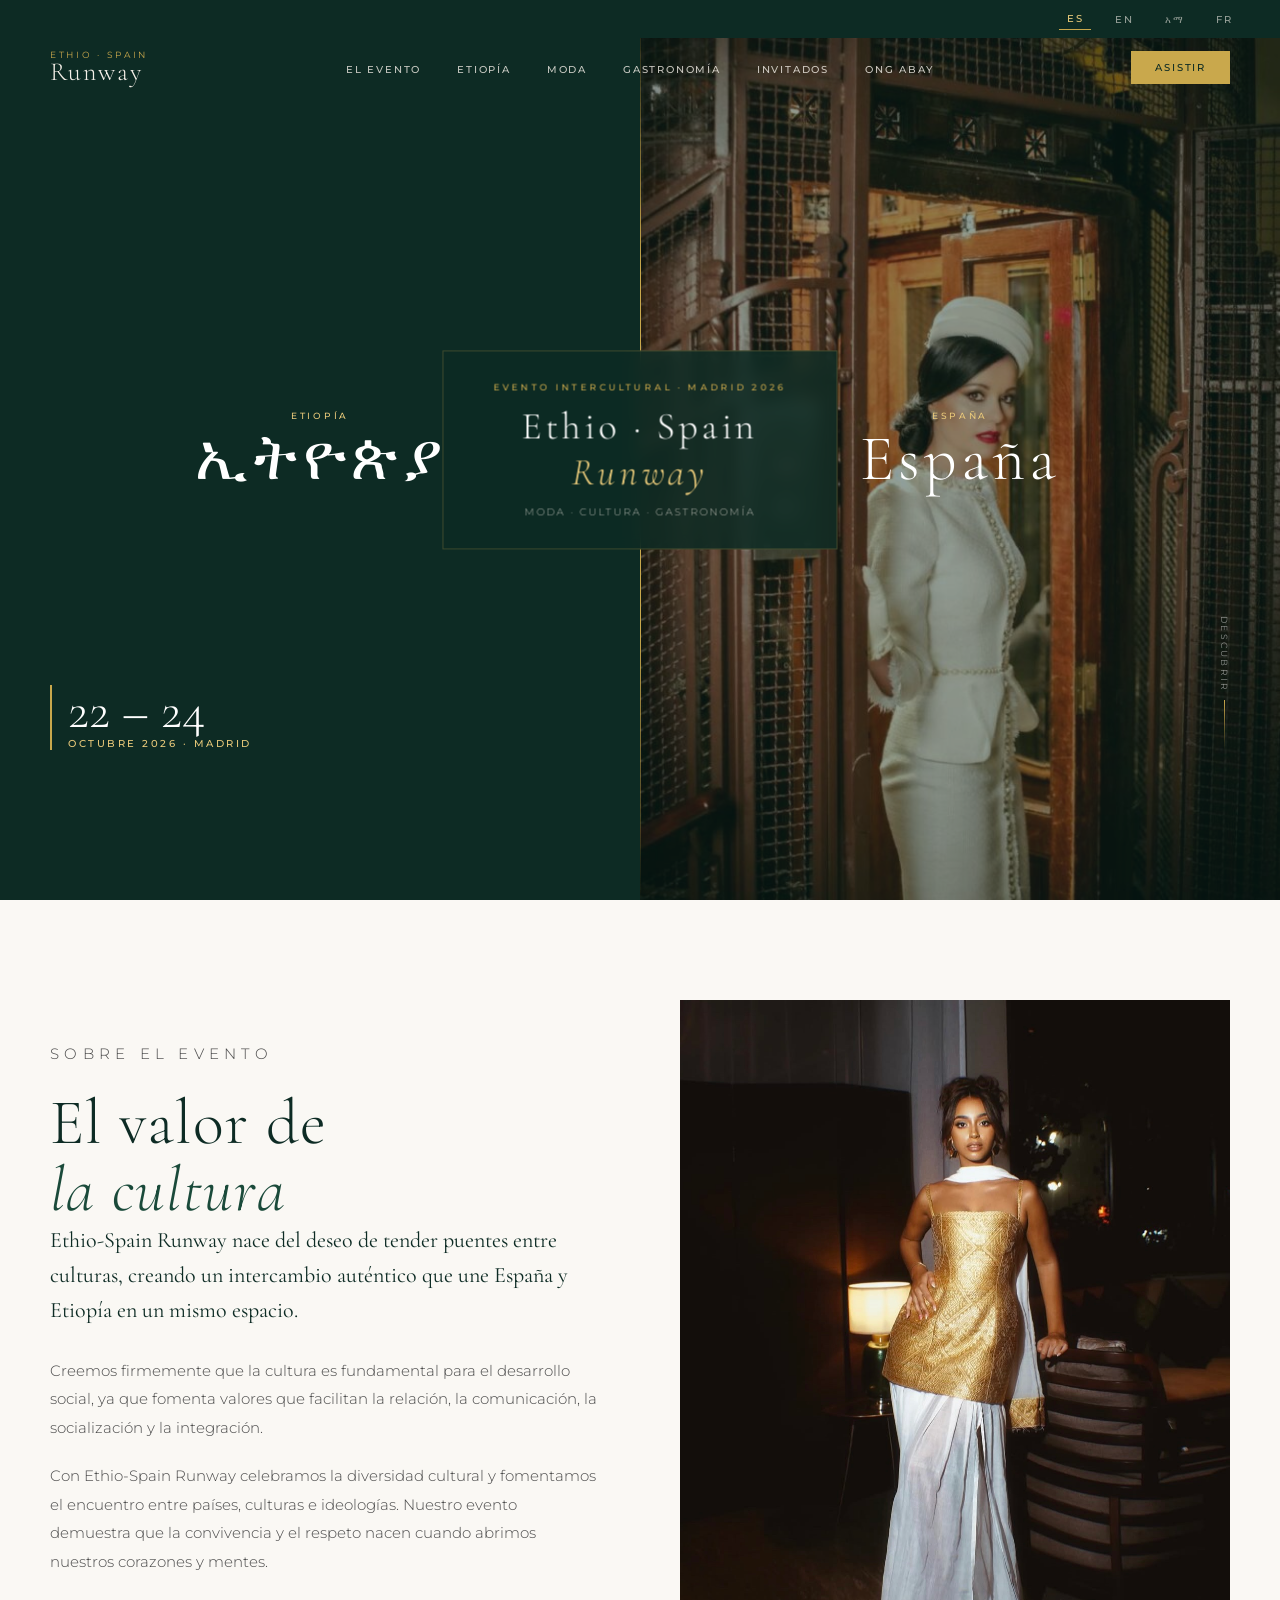
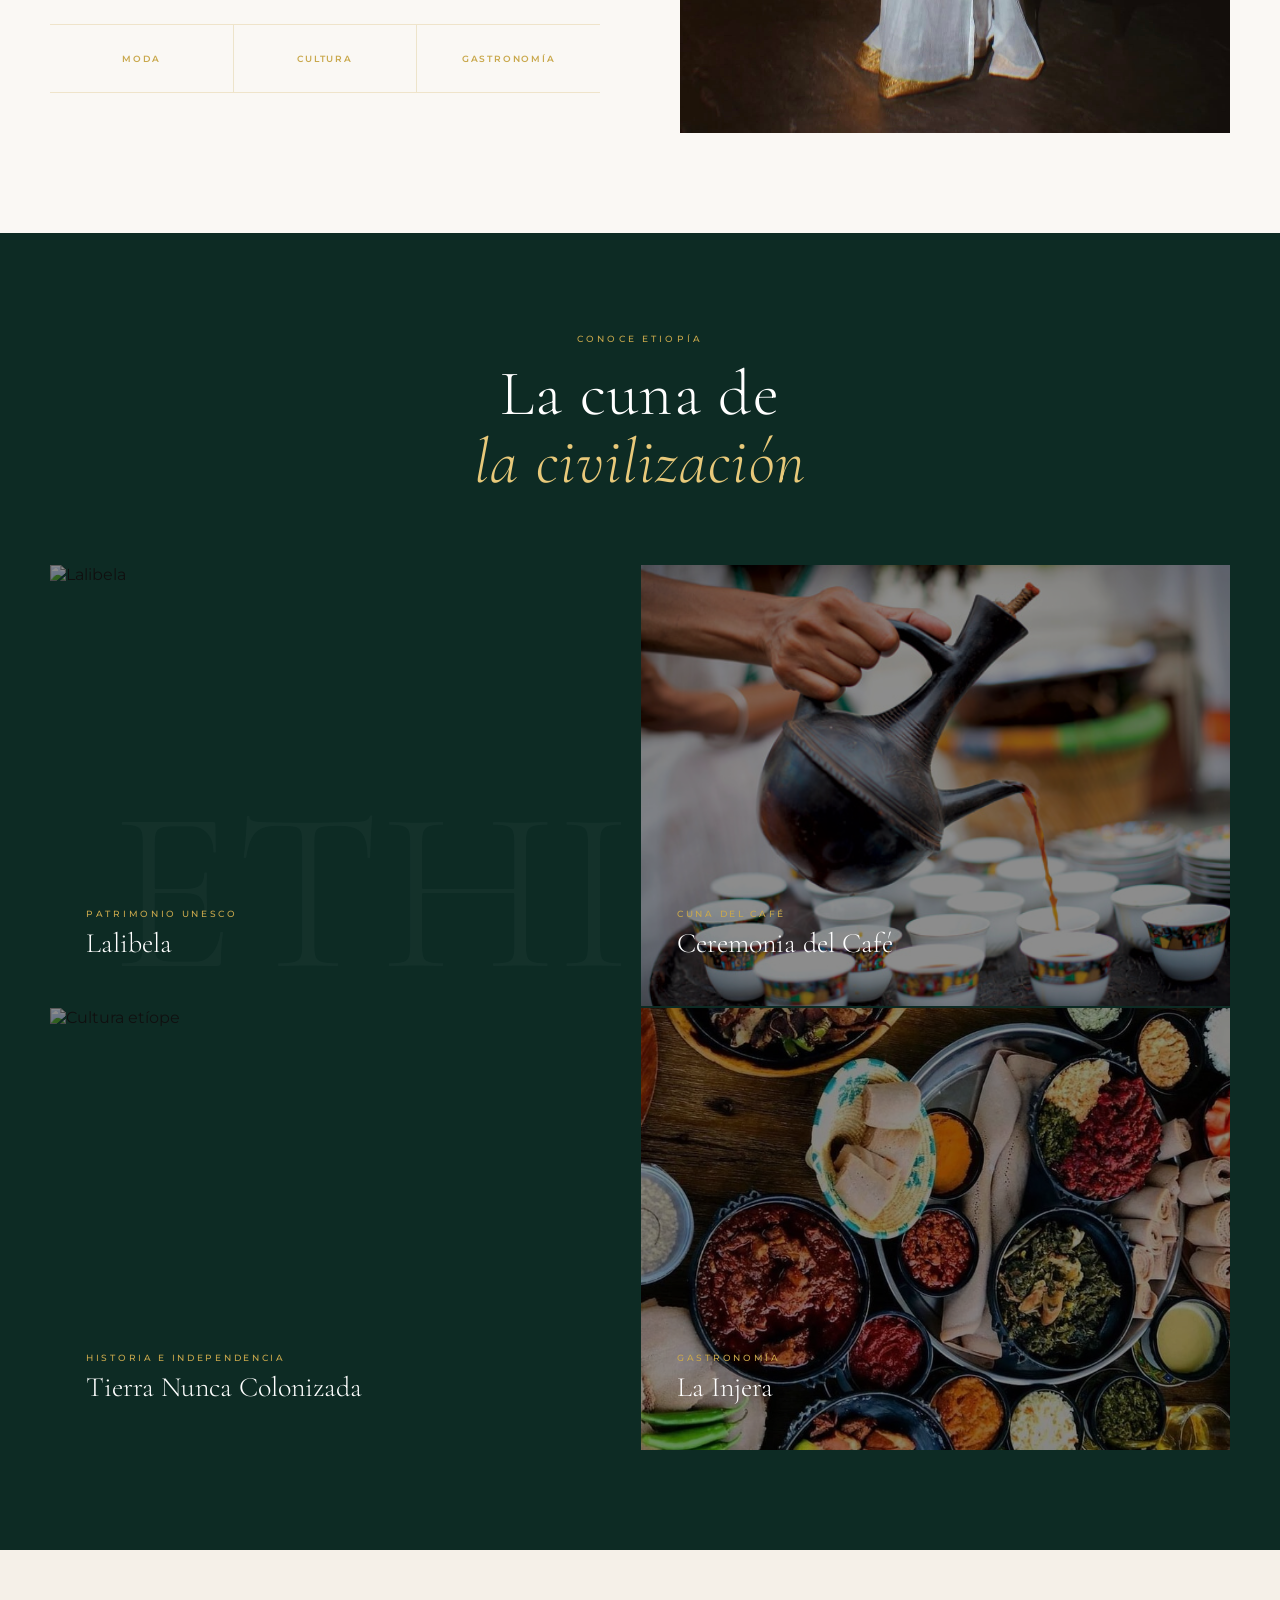
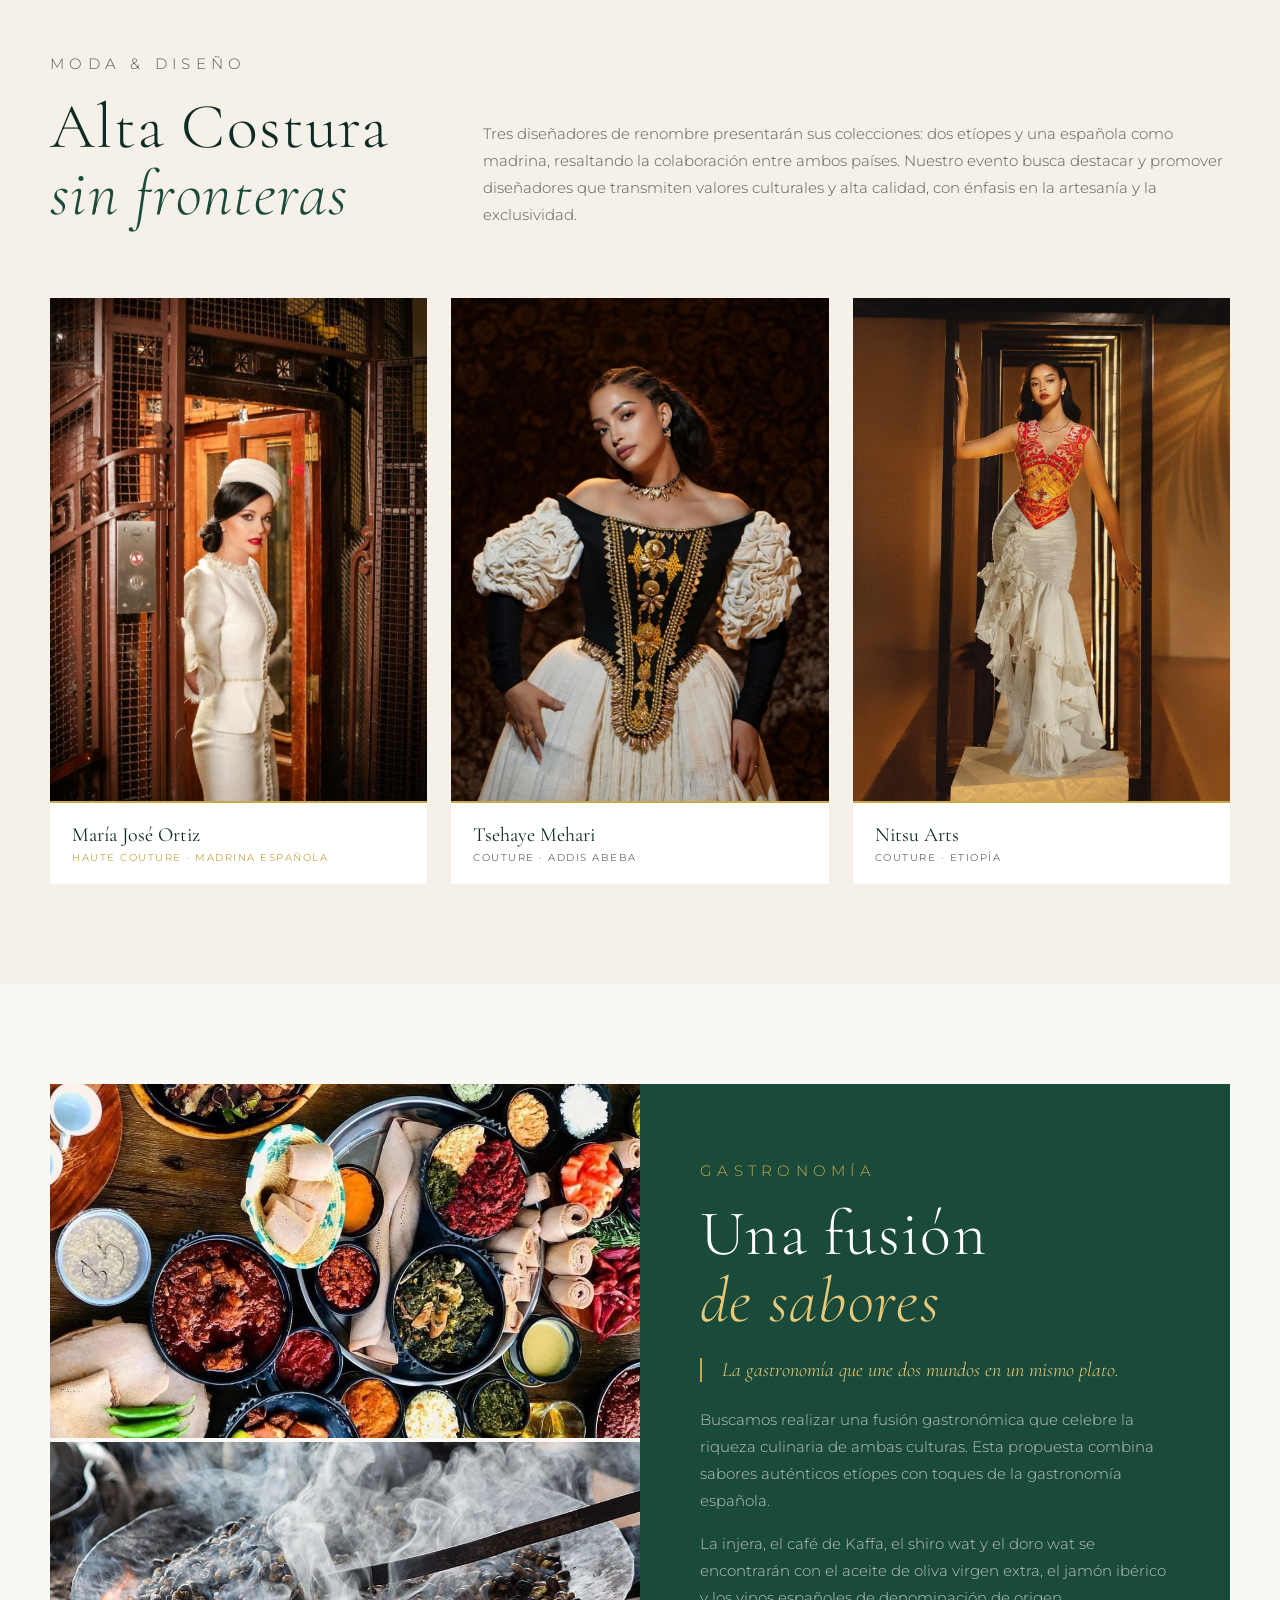
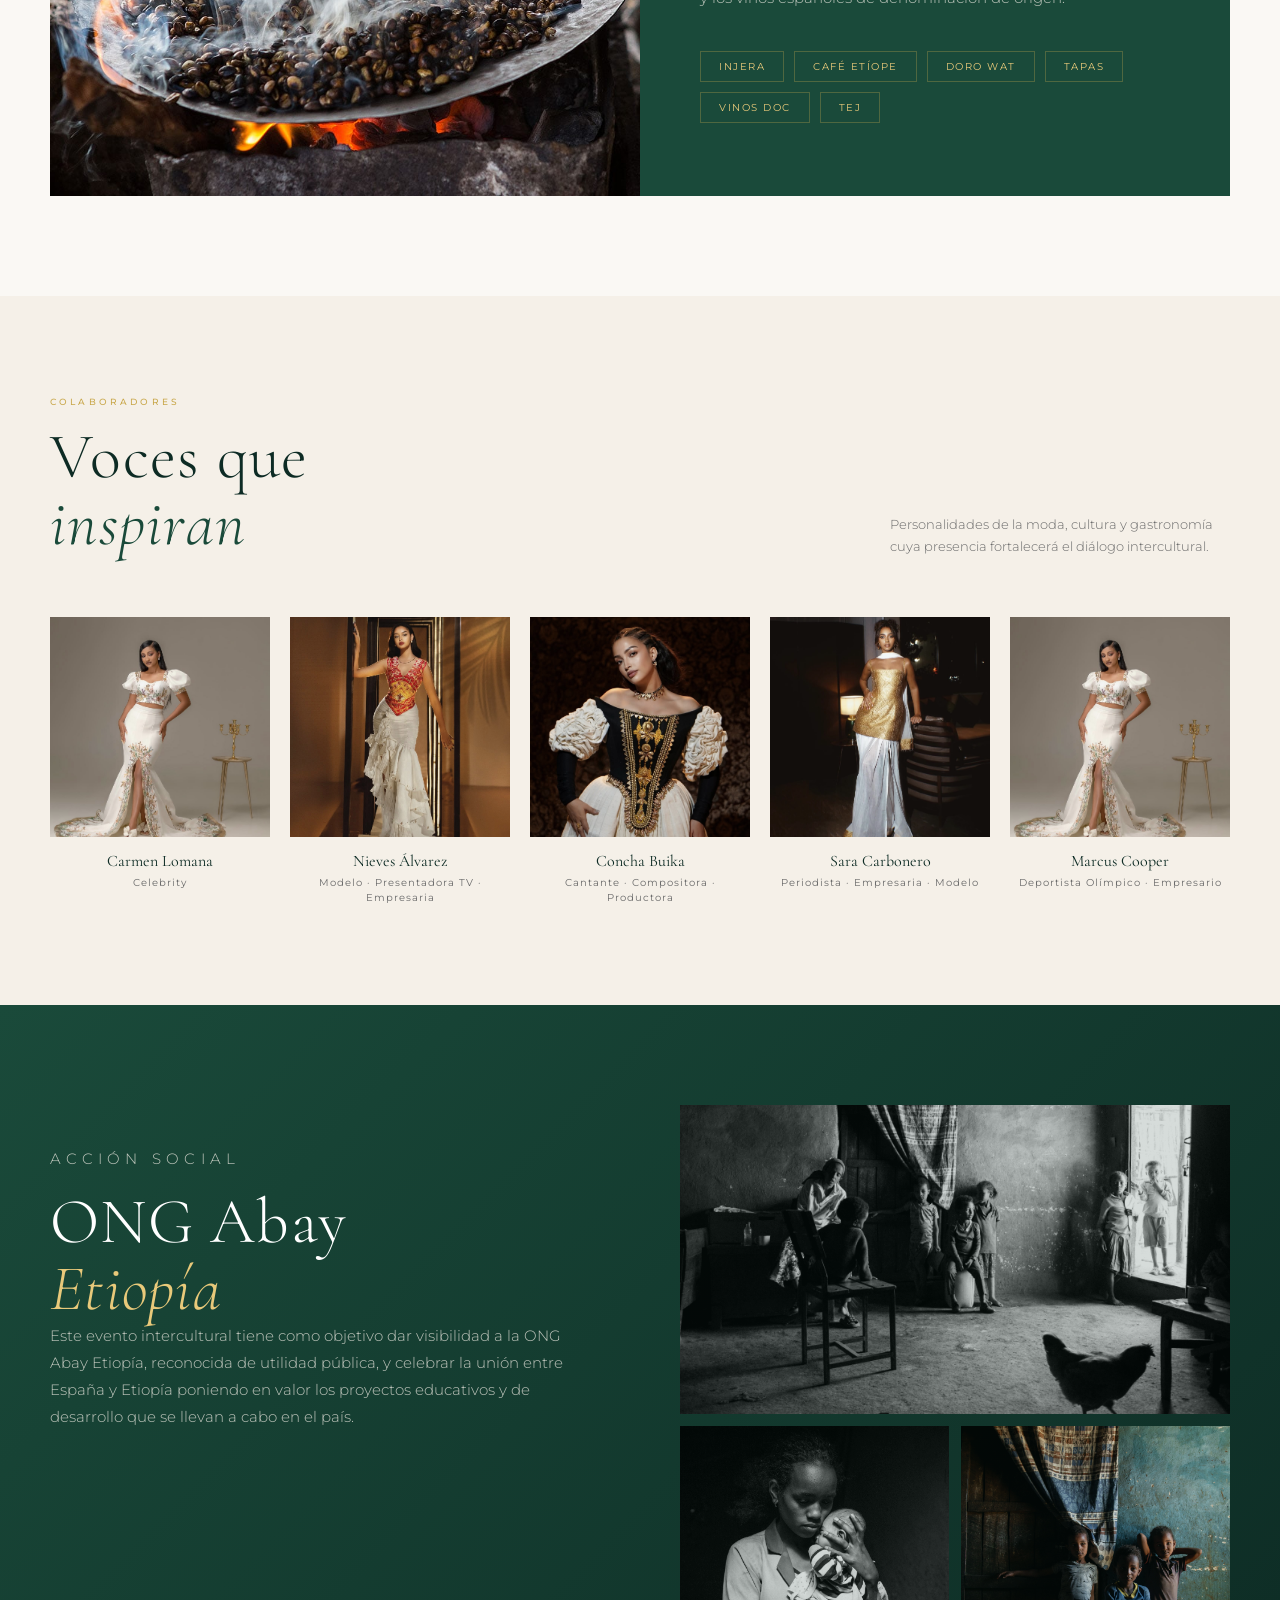
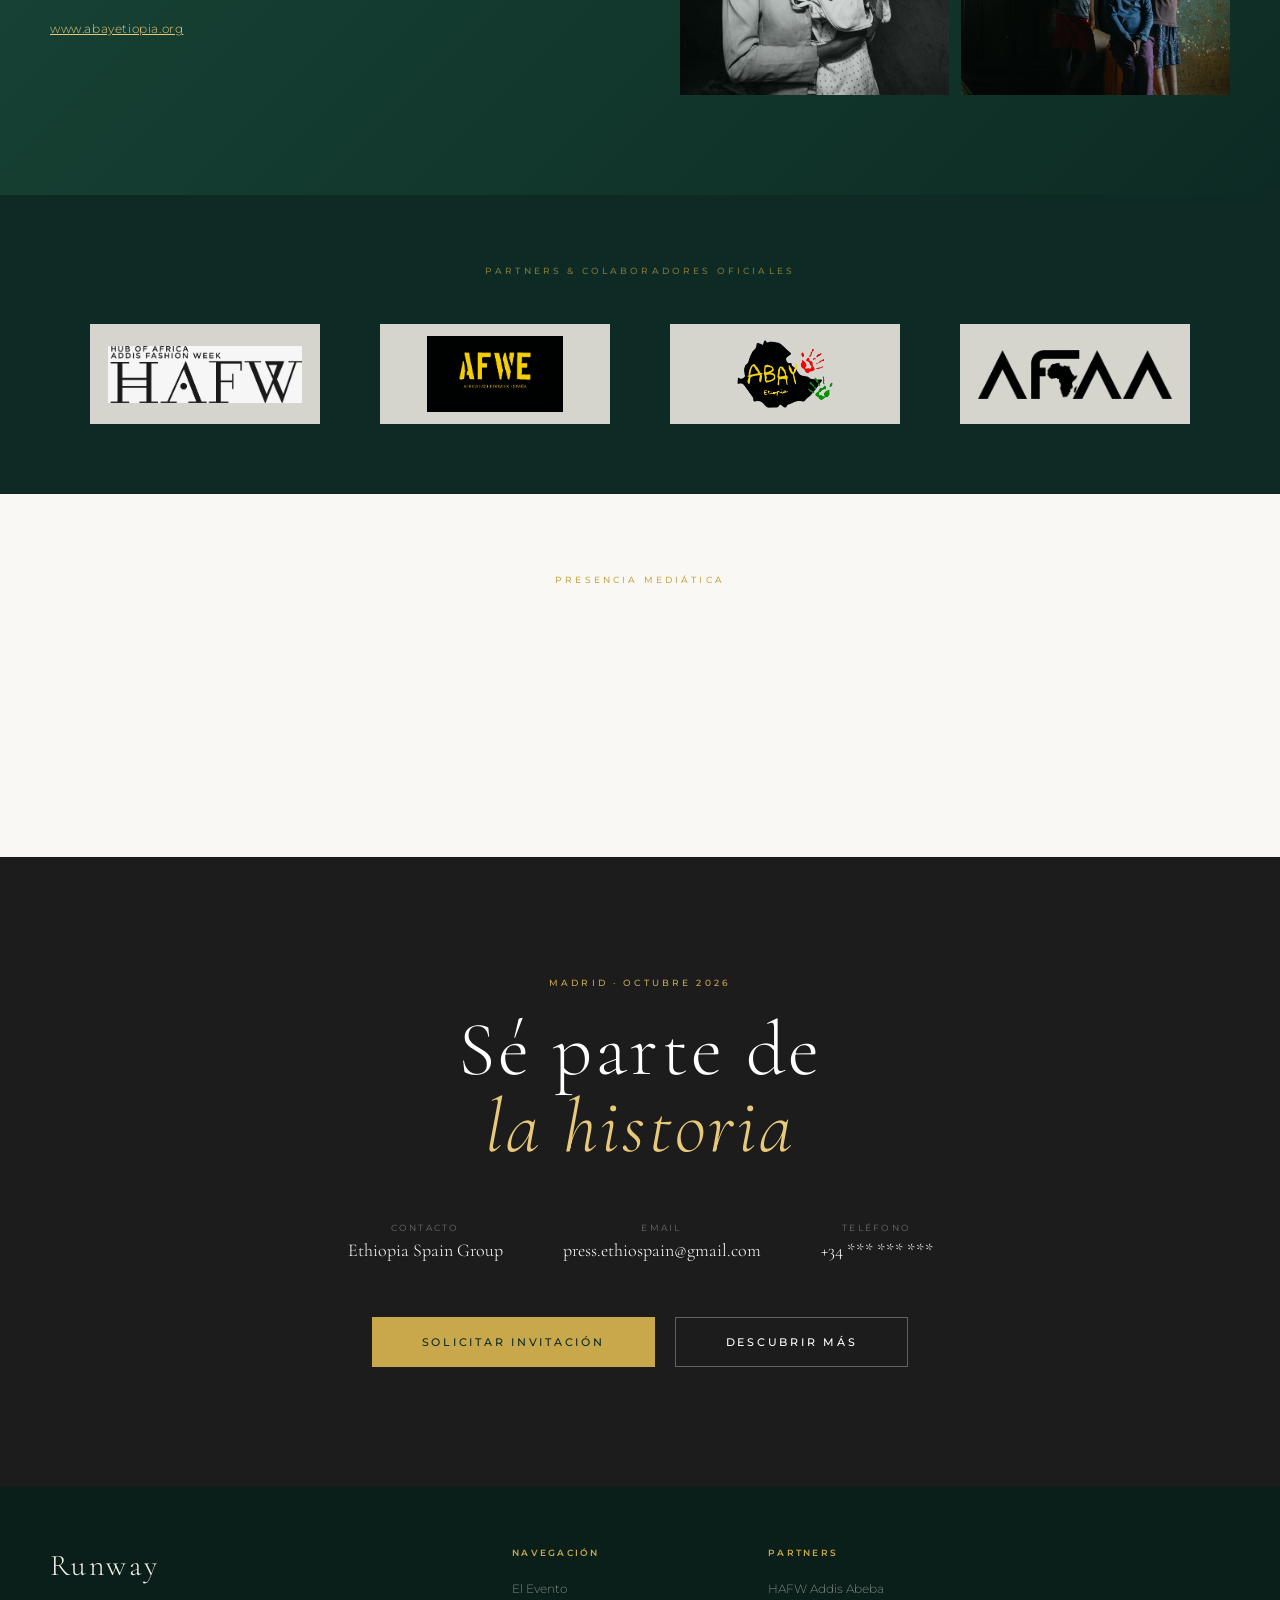
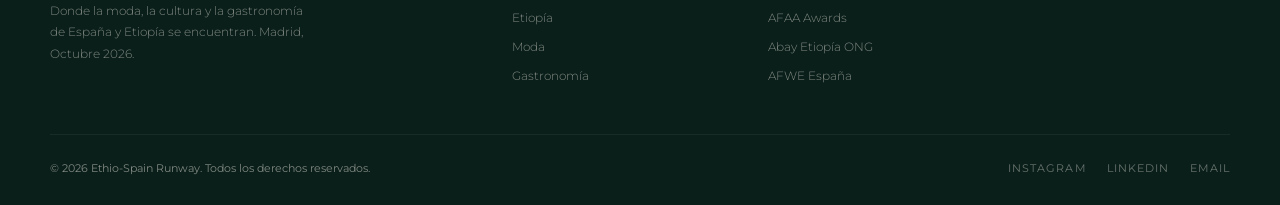
==== index.html @ b9c7923e "añadimos unos retoques" ====
<!DOCTYPE html>
<html lang="es">
<head>
  <meta charset="UTF-8" />
  <meta name="viewport" content="width=device-width, initial-scale=1.0" />
  <title>Ethio-Spain Runway — Evento Intercultural Hispano-Etíope</title>
  <meta name="description" content="Ethio-Spain Runway: donde la moda, la cultura y la gastronomía de España y Etiopía se encuentran. Madrid, Octubre 2026." />

  <!-- Fonts -->
  <link rel="preconnect" href="https://fonts.googleapis.com" />
  <link rel="preconnect" href="https://fonts.gstatic.com" crossorigin />
  <link href="https://fonts.googleapis.com/css2?family=Cormorant+Garamond:ital,wght@0,300;0,400;0,500;0,600;1,300;1,400&family=Montserrat:wght@200;300;400;500;600&family=Playfair+Display:ital,wght@0,400;0,700;1,400&display=swap" rel="stylesheet" />

  <link rel="stylesheet" href="styles.css" />
</head>
<body>

  <!-- LANGUAGE BAR -->
  <div id="lang-bar">
    <button class="lang-btn active" onclick="setLang('es', this)">ES</button>
    <button class="lang-btn" onclick="setLang('en', this)">EN</button>
    <button class="lang-btn" onclick="setLang('am', this)">አማ</button>
    <button class="lang-btn" onclick="setLang('fr', this)">FR</button>
  </div>

  <!-- NAVIGATION -->
  <nav id="main-nav">
    <a href="#hero" class="nav-logo">
      <span class="nav-logo-top" data-i18n="nav.eyebrow">Ethio · Spain</span>
      <span class="nav-logo-main">Runway</span>
    </a>
    <ul class="nav-links">
      <li><a href="#about" data-i18n="nav.about">El Evento</a></li>
      <li><a href="#ethiopia" data-i18n="nav.ethiopia">Etiopía</a></li>
      <li><a href="#fashion" data-i18n="nav.fashion">Moda</a></li>
      <li><a href="#gastronomy" data-i18n="nav.gastronomy">Gastronomía</a></li>
      <li><a href="#guests" data-i18n="nav.guests">Invitados</a></li>
      <li><a href="#ngo" data-i18n="nav.ngo">ONG Abay</a></li>
    </ul>
    <a href="#contact" class="nav-cta" data-i18n="nav.cta">Asistir</a>
    <button class="hamburger" id="hamburger-btn" aria-label="Menú">
      <span></span><span></span><span></span>
    </button>
  </nav>

  <!-- MOBILE MENU -->
  <div class="mobile-menu" id="mobile-menu">
    <a href="#about" onclick="closeMobileMenu()" data-i18n="nav.about">El Evento</a>
    <a href="#ethiopia" onclick="closeMobileMenu()" data-i18n="nav.ethiopia">Etiopía</a>
    <a href="#fashion" onclick="closeMobileMenu()" data-i18n="nav.fashion">Moda</a>
    <a href="#gastronomy" onclick="closeMobileMenu()" data-i18n="nav.gastronomy">Gastronomía</a>
    <a href="#guests" onclick="closeMobileMenu()" data-i18n="nav.guests">Invitados</a>
    <a href="#contact" onclick="closeMobileMenu()" data-i18n="nav.cta">Asistir</a>
  </div>

  <!-- HERO -->
  <section id="hero">
    <div class="hero-bg"></div>
    <div class="hero-split">
      <div class="hero-panel">
        <img src="assets/TRADICION ETIOPE.jpg" alt="Tradición etíope" loading="eager" />
        <div class="hero-panel-label">
          <span data-i18n="hero.label.ethiopia">Etiopía</span>
          <h2>ኢትዮጵያ</h2>
        </div>
      </div>
      <div class="hero-panel">
        <img src="assets/modelos/maria-jose-ortiz-disenadora-1.jpg" alt="Moda española" loading="eager" />
        <div class="hero-panel-label">
          <span data-i18n="hero.label.spain">España</span>
          <h2>España</h2>
        </div>
      </div>
    </div>
    <div class="hero-divider"></div>
    <div class="hero-center">
      <p class="hero-center-eyebrow" data-i18n="hero.eyebrow">Evento Intercultural · Madrid 2026</p>
      <h1 class="hero-center-title">Ethio · Spain<br><em>Runway</em></h1>
      <p class="hero-center-sub" data-i18n="hero.sub">Moda · Cultura · Gastronomía</p>
    </div>
    <div class="hero-bottom">
      <div class="hero-date-badge">
        <span class="day">22 – 24</span>
        <span class="month" data-i18n="hero.month">Octubre 2026 · Madrid</span>
      </div>
      <div class="hero-scroll">
        <span data-i18n="hero.scroll">Descubrir</span>
        <div class="hero-scroll-line"></div>
      </div>
    </div>
  </section>

  <!-- ABOUT -->
  <section id="about">
    <div class="container">
      <div class="about-grid">
        <div class="about-text reveal">
          <p class="section-tag" data-i18n="about.tag">Sobre el Evento</p>
          <h2 class="section-title" data-i18n="about.title">El valor de<br><em>la cultura</em></h2>
          <p class="lead" data-i18n="about.lead">Ethio-Spain Runway nace del deseo de tender puentes entre culturas, creando un intercambio auténtico que une España y Etiopía en un mismo espacio.</p>
          <p data-i18n="about.text1">Creemos firmemente que la cultura es fundamental para el desarrollo social, ya que fomenta valores que facilitan la relación, la comunicación, la socialización y la integración.</p>
          <p data-i18n="about.text2">Con Ethio-Spain Runway celebramos la diversidad cultural y fomentamos el encuentro entre países, culturas e ideologías. Nuestro evento demuestra que la convivencia y el respeto nacen cuando abrimos nuestros corazones y mentes.</p>
          <div class="about-pillars">
            <div class="pillar">
              <div class="pillar-label" data-i18n="pillar.fashion">Moda</div>
            </div>
            <div class="pillar">
              <div class="pillar-label" data-i18n="pillar.culture">Cultura</div>
            </div>
            <div class="pillar">
              <div class="pillar-label" data-i18n="pillar.gastronomy">Gastronomía</div>
            </div>
          </div>
        </div>
        <div class="about-visual reveal reveal-delay-2">
          <img class="about-img-main" src="assets/modelos/IMG_5486.jpg" alt="Ethio-Spain Runway" />
        </div>
      </div>
    </div>
  </section>

  <!-- ETHIOPIA -->
  <section id="ethiopia">
    <div class="container">
      <div class="ethiopia-header reveal">
        <p class="section-tag" style="justify-content:center" data-i18n="eth.tag">Conoce Etiopía</p>
        <h2 class="section-title light" data-i18n="eth.title">La cuna de<br><em>la civilización</em></h2>
      </div>
      <div class="ethiopia-grid">
        <div class="ethiopia-card reveal">
          <img src="assets/lalibela.jpg" alt="Lalibela" />
          <div class="ethiopia-card-content">
            <p class="ethiopia-card-tag" data-i18n="eth.card1.tag">Patrimonio UNESCO</p>
            <h3 class="ethiopia-card-title" data-i18n="eth.card1.title">Lalibela</h3>
            <p class="ethiopia-card-text" data-i18n="eth.card1.text">Once iglesias talladas en roca, declaradas Patrimonio de la Humanidad. Centro espiritual único en el mundo.</p>
          </div>
        </div>
        <div class="ethiopia-card reveal reveal-delay-1">
          <img src="assets/gastronomia/cafe_1.jpeg" alt="Café etíope" />
          <div class="ethiopia-card-content">
            <p class="ethiopia-card-tag" data-i18n="eth.card2.tag">Cuna del Café</p>
            <h3 class="ethiopia-card-title" data-i18n="eth.card2.title">Ceremonia del Café</h3>
            <p class="ethiopia-card-text" data-i18n="eth.card2.text">Etiopía es la cuna del café. La ceremonia es un ritual de hospitalidad, respeto y comunidad que une a las familias.</p>
          </div>
        </div>
        <div class="ethiopia-card reveal reveal-delay-2">
          <img src="assets/etiopia3.jpg" alt="Cultura etíope" />
          <div class="ethiopia-card-content">
            <p class="ethiopia-card-tag" data-i18n="eth.card3.tag">Historia e Independencia</p>
            <h3 class="ethiopia-card-title" data-i18n="eth.card3.title">Tierra Nunca Colonizada</h3>
            <p class="ethiopia-card-text" data-i18n="eth.card3.text">Único país africano que nunca fue colonizado. La Batalla de Adwa (1896) afirmó su soberanía ante Italia.</p>
          </div>
        </div>
        <div class="ethiopia-card reveal reveal-delay-3">
          <img src="assets/gastronomia/enejera3.jpg" alt="Injera etíope" />
          <div class="ethiopia-card-content">
            <p class="ethiopia-card-tag" data-i18n="eth.card4.tag">Gastronomía</p>
            <h3 class="ethiopia-card-title" data-i18n="eth.card4.title">La Injera</h3>
            <p class="ethiopia-card-text" data-i18n="eth.card4.text">Símbolo de comunidad y hospitalidad. Pan fermentado de teff que une a las familias en cada comida compartida.</p>
          </div>
        </div>
      </div>
    </div>
  </section>

  <!-- FASHION / DESIGNERS -->
  <section id="fashion">
    <div class="container">
      <div class="fashion-intro">
        <div>
          <p class="section-tag" data-i18n="fashion.tag">Moda & Diseño</p>
          <h2 class="section-title" data-i18n="fashion.title">Alta Costura<br><em>sin fronteras</em></h2>
        </div>
        <p class="reveal" data-i18n="fashion.text">Tres diseñadores de renombre presentarán sus colecciones: dos etíopes y una española como madrina, resaltando la colaboración entre ambos países. Nuestro evento busca destacar y promover diseñadores que transmiten valores culturales y alta calidad, con énfasis en la artesanía y la exclusividad.</p>
      </div>
      <div class="designers-grid">
        <div class="designer-card reveal">
          <div class="designer-card-img">
            <img src="assets/modelos/maria-jose-ortiz-disenadora-1.jpg" alt="María José Ortiz" />
          </div>
          <div class="designer-card-info">
            <div class="designer-card-name">María José Ortiz</div>
            <div class="designer-card-role featured" data-i18n="designer.role.spain">Haute Couture · Madrina Española</div>
          </div>
        </div>
        <div class="designer-card reveal reveal-delay-1">
          <div class="designer-card-img">
            <img src="assets/modelos/IMG_5478.jpg" alt="Diseñador etíope 1" />
          </div>
          <div class="designer-card-info">
            <div class="designer-card-name">Tsehaye Mehari</div>
            <div class="designer-card-role" data-i18n="designer.role.ethiopia">Couture · Addis Abeba</div>
          </div>
        </div>
        <div class="designer-card reveal reveal-delay-2">
          <div class="designer-card-img">
            <img src="assets/modelos/IMG_5474.jpg" alt="Diseñador etíope 2" />
          </div>
          <div class="designer-card-info">
            <div class="designer-card-name">Nitsu Arts</div>
            <div class="designer-card-role" data-i18n="designer.role.ethiopia">Couture · Etiopía</div>
          </div>
        </div>
      </div>
    </div>
  </section>

  <!-- PROGRAM -->
  <section id="program" hidden>
    <div class="container">
      <div class="program-grid">
        <div>
          <p class="section-tag" data-i18n="prog.tag">Programa</p>
          <h2 class="section-title light reveal" data-i18n="prog.title">Tres días<br><em>extraordinarios</em></h2>
          <div class="program-days" style="margin-top:48px">
            <div class="program-day active reveal">
              <div class="program-day-header">
                <span class="program-day-num">22</span>
                <div class="program-day-name">
                  <span class="weekday" data-i18n="prog.day1.weekday">Jueves · Octubre</span>
                  <span class="title" data-i18n="prog.day1.title">Cocktail Inaugural</span>
                </div>
              </div>
              <div class="program-day-events">
                <div class="program-event">
                  <span class="program-event-time">19:00</span>
                  <span class="program-event-name" data-i18n="prog.day1.e1">Apertura de puertas</span>
                </div>
                <div class="program-event">
                  <span class="program-event-time">19:30</span>
                  <span class="program-event-name" data-i18n="prog.day1.e2">Cocktail de bienvenida etíope-español</span>
                </div>
                <div class="program-event">
                  <span class="program-event-time">21:00</span>
                  <span class="program-event-name" data-i18n="prog.day1.e3">Networking VIP</span>
                </div>
              </div>
            </div>
            <div class="program-day reveal reveal-delay-1">
              <div class="program-day-header">
                <span class="program-day-num">23</span>
                <div class="program-day-name">
                  <span class="weekday" data-i18n="prog.day2.weekday">Viernes · Octubre</span>
                  <span class="title" data-i18n="prog.day2.title">Gala Intercultural</span>
                </div>
              </div>
              <div class="program-day-events">
                <div class="program-event">
                  <span class="program-event-time">18:00</span>
                  <span class="program-event-name" data-i18n="prog.day2.e1">Alfombra Roja</span>
                </div>
                <div class="program-event">
                  <span class="program-event-time">19:30</span>
                  <span class="program-event-name" data-i18n="prog.day2.e2">Desfile de Alta Costura</span>
                </div>
                <div class="program-event">
                  <span class="program-event-time">21:00</span>
                  <span class="program-event-name" data-i18n="prog.day2.e3">Kissing & Celebración</span>
                </div>
              </div>
            </div>
            <div class="program-day reveal reveal-delay-2">
              <div class="program-day-header">
                <span class="program-day-num">24</span>
                <div class="program-day-name">
                  <span class="weekday" data-i18n="prog.day3.weekday">Sábado · Octubre</span>
                  <span class="title" data-i18n="prog.day3.title">Visitas Guiadas</span>
                </div>
              </div>
              <div class="program-day-events">
                <div class="program-event">
                  <span class="program-event-time">10:00</span>
                  <span class="program-event-name" data-i18n="prog.day3.e1">Recorrido cultural por Madrid</span>
                </div>
                <div class="program-event">
                  <span class="program-event-time">12:00</span>
                  <span class="program-event-name" data-i18n="prog.day3.e2">Showrooms y ateliers de diseñadores</span>
                </div>
                <div class="program-event">
                  <span class="program-event-time">16:00</span>
                  <span class="program-event-name" data-i18n="prog.day3.e3">Fusión gastronómica de clausura</span>
                </div>
              </div>
            </div>
          </div>
        </div>
        <div class="program-visual reveal reveal-delay-2">
          <img src="assets/logos/AFAA.PNG" alt="Venue Madrid" />
          <div class="program-visual-overlay">
            <p class="program-location-tag" data-i18n="prog.location.tag">Localización Principal</p>
            <p class="program-location-name" data-i18n="prog.location.name">Galería de Cristal<br>Palacio de Cibeles</p>
          </div>
        </div>
      </div>
    </div>
  </section>

  <!-- GASTRONOMY -->
  <section id="gastronomy">
    <div class="container">
      <div class="gastro-layout">
      <div class="gastro-images">
        <div class="gastro-img">
          <img src="assets/gastronomia/enejera3.jpg" alt="Gastronomía etíope" />
        </div>
        <div class="gastro-img">
          <img src="assets/gastronomia/cafe.jpg" alt="Café etíope" />
        </div>
      </div>
      <div class="gastro-content">
        <p class="section-tag" style="color:var(--gold)" data-i18n="gastro.tag">Gastronomía</p>
        <h2 class="section-title light reveal" data-i18n="gastro.title">Una fusión<br><em>de sabores</em></h2>
        <blockquote class="gastro-highlight reveal" data-i18n="gastro.quote">La gastronomía que une dos mundos en un mismo plato.</blockquote>
        <p class="reveal" data-i18n="gastro.text1">Buscamos realizar una fusión gastronómica que celebre la riqueza culinaria de ambas culturas. Esta propuesta combina sabores auténticos etíopes con toques de la gastronomía española.</p>
        <p class="reveal" data-i18n="gastro.text2">La injera, el café de Kaffa, el shiro wat y el doro wat se encontrarán con el aceite de oliva virgen extra, el jamón ibérico y los vinos españoles de denominación de origen.</p>
        <div class="fusion-pills reveal">
          <span class="fusion-pill">Injera</span>
          <span class="fusion-pill">Café Etíope</span>
          <span class="fusion-pill">Doro Wat</span>
          <span class="fusion-pill">Tapas</span>
          <span class="fusion-pill">Vinos DOC</span>
          <span class="fusion-pill">Tej</span>
        </div>
      </div>
    </div>
  </section>

  <!-- GUESTS -->
  <section id="guests">
    <div class="container">
      <div class="guests-header">
        <div>
          <p class="section-tag" data-i18n="guests.tag">Colaboradores</p>
          <h2 class="section-title reveal" data-i18n="guests.title">Voces que<br><em>inspiran</em></h2>
        </div>
        <p style="max-width:340px; font-size:13px; font-weight:300; color:var(--text-muted); line-height:1.7;" data-i18n="guests.sub">Personalidades de la moda, cultura y gastronomía cuya presencia fortalecerá el diálogo intercultural.</p>
      </div>
      <div class="guests-grid">
        <div class="guest-card reveal">
          <div class="guest-img-wrap"><img src="assets/modelos/IMG_5485.jpg" alt="Carmen Lomana" /></div>
          <div class="guest-name">Carmen Lomana</div>
          <div class="guest-role" data-i18n="guest.lomana">Celebrity</div>
        </div>
        <div class="guest-card reveal reveal-delay-1">
          <div class="guest-img-wrap"><img src="assets/modelos/IMG_5474.jpg" alt="Nieves Álvarez" /></div>
          <div class="guest-name">Nieves Álvarez</div>
          <div class="guest-role" data-i18n="guest.nieves">Modelo · Presentadora TV · Empresaria</div>
        </div>
        <div class="guest-card reveal reveal-delay-2">
          <div class="guest-img-wrap"><img src="assets/modelos/IMG_5478.jpg" alt="Concha Buika" /></div>
          <div class="guest-name">Concha Buika</div>
          <div class="guest-role" data-i18n="guest.buika">Cantante · Compositora · Productora</div>
        </div>
        <div class="guest-card reveal reveal-delay-3">
          <div class="guest-img-wrap"><img src="assets/modelos/IMG_5486.jpg" alt="Sara Carbonero" /></div>
          <div class="guest-name">Sara Carbonero</div>
          <div class="guest-role" data-i18n="guest.sara">Periodista · Empresaria · Modelo</div>
        </div>
        <div class="guest-card reveal reveal-delay-4">
          <div class="guest-img-wrap"><img src="assets/modelos/IMG_5485.jpg" alt="Marcus Cooper" /></div>
          <div class="guest-name">Marcus Cooper</div>
          <div class="guest-role" data-i18n="guest.marcus">Deportista Olímpico · Empresario</div>
        </div>
      </div>
    </div>
  </section>

  <!-- NGO ABAY -->
  <section id="ngo">
    <div class="container">
      <div class="ngo-grid">
        <div class="ngo-content">
          <p class="section-tag" data-i18n="ngo.tag">Acción Social</p>
          <h2 class="section-title light reveal" data-i18n="ngo.title">ONG Abay<br><em>Etiopía</em></h2>
          <p class="reveal" data-i18n="ngo.text1">Este evento intercultural tiene como objetivo dar visibilidad a la ONG Abay Etiopía, reconocida de utilidad pública, y celebrar la unión entre España y Etiopía poniendo en valor los proyectos educativos y de desarrollo que se llevan a cabo en el país.</p>
          <p class="reveal" data-i18n="ngo.text2">Abay es una ONG española fundada en 2009 que trabaja en Etiopía combatiendo la pobreza mediante proyectos de educación, sanidad y desarrollo comunitario en Walmara y Addis Abeba.</p>
          <div class="ngo-programs reveal">
            <span class="ngo-program" data-i18n="ngo.p1">Educación</span>
            <span class="ngo-program" data-i18n="ngo.p2">Salud</span>
            <span class="ngo-program" data-i18n="ngo.p3">Desarrollo Comunitario</span>
          </div>
          <p style="margin-top:24px; font-size:12px; color:rgba(245,240,232,0.4); letter-spacing:0.05em">
            <a href="https://www.abayetiopia.org" target="_blank" style="color:var(--gold-light); text-decoration:underline">www.abayetiopia.org</a>
          </p>
        </div>
        <div class="ngo-visual reveal reveal-delay-2">
          <img src="assets/abay/_MG_2987.jpg" alt="Proyecto educativo de Abay Etiopía" />
          <img src="assets/abay/_MG_2229.jpg" alt="Familia beneficiaria de Abay Etiopía" />
          <img src="assets/abay/_MG_2993.jpg" alt="Comunidad infantil de Abay Etiopía" />
        </div>
      </div>
    </div>
  </section>

  <!-- PARTNERS -->
  <section id="partners">
    <div class="container">
      <p class="partners-label" data-i18n="partners.label">Partners & Colaboradores Oficiales</p>
      <div class="partners-logos">
        <div class="partner-logo">
          <img src="assets/logos/HAFW NEW LOGO - png.png" alt="HAFW Addis Fashion Week" />
        </div>
        <div class="partner-logo">
          <img src="assets/logos/logo-africa-fashion-week-espana.jpeg" alt="Africa Fashion Week España" />
        </div>
        <div class="partner-logo">
          <img src="assets/logos/logo abay2.png" alt="Abay Etiopía" />
        </div>
        <div class="partner-logo">
          <img src="assets/logos/AFAA.PNG" alt="AFAA Awards" />
        </div>
      </div>
    </div>
  </section>

  <!-- MEDIA -->
  <section id="media" style="padding: 80px 0">
    <div class="container" style="text-align:center">
      <p class="section-tag" style="justify-content:center" data-i18n="media.tag">Presencia Mediática</p>
      <h2 class="section-title reveal" style="font-size:clamp(28px,4vw,52px)" data-i18n="media.title">Cobertura <em>internacional</em></h2>
      <div class="media-logos reveal">
        <span class="media-logo">RTVE</span>
        <span class="media-logo">TeleMadrid</span>
        <span class="media-logo">Divinity</span>
        <span class="media-logo">Yo Dona</span>
        <span class="media-logo">El Español</span>
        <span class="media-logo">Flash Moda</span>
        <span class="media-logo">Prensa Ibérica</span>
        <span class="media-logo">The World Kats</span>
      </div>
    </div>
  </section>

  <!-- CONTACT / CTA -->
  <section id="contact">
    <div class="container">
      <p class="contact-pre" data-i18n="cta.pre">Madrid · Octubre 2026</p>
      <h2 class="contact-title">Sé parte de<br><em>la historia</em></h2>
      <div class="contact-info">
        <div class="contact-item">
          <span class="contact-item-label" data-i18n="cta.label1">Contacto</span>
          <span class="contact-item-value">Ethiopia Spain Group</span>
        </div>
        <div class="contact-item">
          <span class="contact-item-label" data-i18n="cta.label2">Email</span>
          <span class="contact-item-value">press.ethiospain@gmail.com</span>
        </div>
        <div class="contact-item">
          <span class="contact-item-label" data-i18n="cta.label3">Teléfono</span>
          <span class="contact-item-value">+34 *** *** ***</span>
        </div>
      </div>
      <a href="mailto:mitiku.marketing@gmail.com" class="btn-primary" data-i18n="cta.btn1">Solicitar Invitación</a>
      <a href="#about" class="btn-outline" data-i18n="cta.btn2">Descubrir más</a>
    </div>
  </section>

  <!-- FOOTER -->
  <footer>
    <div class="container">
      <div class="footer-grid">
        <div class="footer-brand">
          <span class="nav-logo-main">Runway</span>
          <p data-i18n="footer.tagline">Donde la moda, la cultura y la gastronomía de España y Etiopía se encuentran. Madrid, Octubre 2026.</p>
        </div>
        <div>
          <p class="footer-col-title" data-i18n="footer.col1">Navegación</p>
          <ul class="footer-links">
            <li><a href="#about" data-i18n="nav.about">El Evento</a></li>
            <li><a href="#ethiopia" data-i18n="nav.ethiopia">Etiopía</a></li>
            <li><a href="#fashion" data-i18n="nav.fashion">Moda</a></li>
            <li><a href="#gastronomy" data-i18n="nav.gastronomy">Gastronomía</a></li>
          </ul>
        </div>
        <div>
          <p class="footer-col-title" data-i18n="footer.col3">Partners</p>
          <ul class="footer-links">
            <li><a href="https://hafwaddis.com" target="_blank">HAFW Addis Abeba</a></li>
            <li><a href="https://afaawards.org" target="_blank">AFAA Awards</a></li>
            <li><a href="https://www.abayetiopia.org" target="_blank">Abay Etiopía ONG</a></li>
            <li><a href="https://instagram.com/africafashionweekspain" target="_blank">AFWE España</a></li>
          </ul>
        </div>
      </div>
      <div class="footer-bottom">
        <p>© 2026 Ethio-Spain Runway. <span data-i18n="footer.rights">Todos los derechos reservados.</span></p>
        <div class="social-links">
          <a href="#" target="_blank">Instagram</a>
          <a href="#" target="_blank">LinkedIn</a>
          <a href="mailto:mitiku.marketing@gmail.com">Email</a>
        </div>
      </div>
    </div>
  </footer>

  <script src="translations.js"></script>
  <script src="nav.js"></script>
  <script src="reveal.js"></script>
  <script src="program.js"></script>

</body>
</html>
---- styles.css ----
/* ===== CSS VARIABLES ===== */
:root {
  --deep-green: #0d2b24;
  --mid-green: #1a4a3a;
  --light-green: #2d6e58;
  --gold: #c9a84c;
  --gold-light: #e8c97a;
  --cream: #f5f0e8;
  --warm-white: #faf8f4;
  --charcoal: #1c1c1c;
  --text-muted: #6b6b6b;
  --border: rgba(201, 168, 76, 0.25);
  --font-display: 'Cormorant Garamond', serif;
  --font-heading: 'Playfair Display', serif;
  --font-body: 'Montserrat', sans-serif;
}

/* ===== RESET ===== */
*, *::before, *::after { box-sizing: border-box; margin: 0; padding: 0; }
html { scroll-behavior: smooth; }
body {
  font-family: var(--font-body);
  background: var(--warm-white);
  color: var(--charcoal);
  overflow-x: hidden;
}
img { max-width: 100%; display: block; }
a { text-decoration: none; color: inherit; }

/* ===== LANGUAGE SELECTOR ===== */
#lang-bar {
  position: fixed;
  top: 0; left: 0; right: 0;
  z-index: 1000;
  background: var(--deep-green);
  display: flex;
  justify-content: flex-end;
  align-items: center;
  padding: 8px 40px;
  gap: 16px;
}
.lang-btn {
  font-family: var(--font-body);
  font-size: 10px;
  font-weight: 500;
  letter-spacing: 0.15em;
  text-transform: uppercase;
  color: rgba(245,240,232,0.6);
  cursor: pointer;
  transition: color 0.3s;
  background: none;
  border: none;
  padding: 4px 8px;
}
.lang-btn:hover, .lang-btn.active {
  color: var(--gold-light);
}
.lang-btn.active {
  border-bottom: 1px solid var(--gold);
}

/* ===== NAVIGATION ===== */
nav {
  position: fixed;
  top: 32px; left: 0; right: 0;
  z-index: 999;
  display: flex;
  justify-content: space-between;
  align-items: center;
  padding: 18px 50px;
  transition: background 0.4s, backdrop-filter 0.4s;
}
nav.scrolled {
  background: rgba(13, 43, 36, 0.97);
  backdrop-filter: blur(12px);
}
.nav-logo {
  display: flex;
  flex-direction: column;
  line-height: 1;
}
.nav-logo-top {
  font-family: var(--font-body);
  font-size: 9px;
  font-weight: 400;
  letter-spacing: 0.3em;
  color: var(--gold);
  text-transform: uppercase;
}
.nav-logo-main {
  font-family: var(--font-display);
  font-size: 26px;
  font-weight: 300;
  color: var(--cream);
  letter-spacing: 0.08em;
}
.nav-links {
  display: flex;
  gap: 36px;
  list-style: none;
}
.nav-links a {
  font-family: var(--font-body);
  font-size: 10px;
  font-weight: 500;
  letter-spacing: 0.18em;
  text-transform: uppercase;
  color: rgba(245,240,232,0.8);
  transition: color 0.3s;
  position: relative;
}
.nav-links a::after {
  content: '';
  position: absolute;
  bottom: -4px; left: 0; right: 0;
  height: 1px;
  background: var(--gold);
  transform: scaleX(0);
  transition: transform 0.3s;
}
.nav-links a:hover { color: var(--gold-light); }
.nav-links a:hover::after { transform: scaleX(1); }
.nav-cta {
  font-family: var(--font-body);
  font-size: 10px;
  font-weight: 500;
  letter-spacing: 0.18em;
  text-transform: uppercase;
  color: var(--deep-green);
  background: var(--gold);
  padding: 10px 24px;
  transition: background 0.3s, color 0.3s;
}
.nav-cta:hover {
  background: var(--gold-light);
}

/* Hamburger */
.hamburger {
  display: none;
  flex-direction: column;
  gap: 5px;
  cursor: pointer;
  background: none;
  border: none;
  padding: 4px;
}
.hamburger span {
  display: block;
  width: 24px;
  height: 1px;
  background: var(--cream);
  transition: all 0.3s;
}

/* ===== HERO ===== */
#hero {
  position: relative;
  height: 100vh;
  min-height: 700px;
  display: flex;
  align-items: flex-end;
  overflow: hidden;
}
.hero-bg {
  position: absolute;
  inset: 0;
  background: var(--deep-green);
}
.hero-split {
  position: absolute;
  inset: 0;
  display: grid;
  grid-template-columns: 1fr 1fr;
}
.hero-panel {
  position: relative;
  overflow: hidden;
}
.hero-panel img {
  width: 100%;
  height: 100%;
  object-fit: cover;
  opacity: 0.55;
  transition: transform 8s ease;
}
.hero-panel:hover img { transform: scale(1.04); }
.hero-panel-label {
  position: absolute;
  top: 50%;
  left: 50%;
  transform: translate(-50%, -50%);
  text-align: center;
  pointer-events: none;
}
.hero-panel-label span {
  display: block;
  font-family: var(--font-body);
  font-size: 9px;
  font-weight: 500;
  letter-spacing: 0.3em;
  text-transform: uppercase;
  color: var(--gold-light);
  margin-bottom: 6px;
}
.hero-panel-label h2 {
  font-family: var(--font-display);
  font-size: clamp(36px, 5vw, 72px);
  font-weight: 300;
  color: white;
  letter-spacing: 0.06em;
  line-height: 1;
}
.hero-divider {
  position: absolute;
  top: 0; bottom: 0;
  left: 50%;
  width: 1px;
  background: linear-gradient(to bottom, transparent, var(--gold) 30%, var(--gold) 70%, transparent);
  z-index: 2;
}
.hero-center {
  position: absolute;
  top: 50%;
  left: 50%;
  transform: translate(-50%, -50%);
  z-index: 3;
  text-align: center;
  background: rgba(13,43,36,0.85);
  border: 1px solid var(--border);
  padding: 30px 50px;
  backdrop-filter: blur(8px);
}
.hero-center-eyebrow {
  font-family: var(--font-body);
  font-size: 9px;
  font-weight: 500;
  letter-spacing: 0.35em;
  text-transform: uppercase;
  color: var(--gold);
  margin-bottom: 12px;
}
.hero-center-title {
  font-family: var(--font-display);
  font-size: clamp(20px, 3vw, 38px);
  font-weight: 300;
  color: white;
  letter-spacing: 0.1em;
  line-height: 1.2;
  margin-bottom: 6px;
}
.hero-center-title em {
  font-style: italic;
  color: var(--gold-light);
}
.hero-center-sub {
  font-family: var(--font-body);
  font-size: 10px;
  font-weight: 300;
  letter-spacing: 0.2em;
  color: rgba(245,240,232,0.7);
  text-transform: uppercase;
  margin-top: 10px;
}
.hero-bottom {
  position: relative;
  z-index: 4;
  width: 100%;
  display: flex;
  justify-content: space-between;
  align-items: flex-end;
  padding: 0 50px 50px;
}
.hero-date-badge {
  display: flex;
  flex-direction: column;
  border-left: 2px solid var(--gold);
  padding-left: 16px;
}
.hero-date-badge .day {
  font-family: var(--font-display);
  font-size: 52px;
  font-weight: 300;
  color: white;
  line-height: 1;
}
.hero-date-badge .month {
  font-family: var(--font-body);
  font-size: 10px;
  font-weight: 500;
  letter-spacing: 0.25em;
  color: var(--gold-light);
  text-transform: uppercase;
}
.hero-scroll {
  display: flex;
  flex-direction: column;
  align-items: center;
  gap: 8px;
  animation: scrollBounce 2.5s infinite;
}
.hero-scroll span {
  font-family: var(--font-body);
  font-size: 9px;
  letter-spacing: 0.25em;
  color: rgba(255,255,255,0.5);
  text-transform: uppercase;
  writing-mode: vertical-rl;
}
.hero-scroll-line {
  width: 1px;
  height: 50px;
  background: linear-gradient(to bottom, var(--gold), transparent);
}
@keyframes scrollBounce {
  0%, 100% { transform: translateY(0); }
  50% { transform: translateY(8px); }
}

/* ===== SECTION COMMONS ===== */
section { padding: 100px 0; }
.container {
  max-width: 1300px;
  margin: 0 auto;
  padding: 0 50px;
}
.section-tag {
  font-family: var(--font-body);
  font-size: 9px;
  font-weight: 500;
  letter-spacing: 0.35em;
  text-transform: uppercase;
  color: var(--gold);
  margin-bottom: 16px;
  display: flex;
  align-items: center;
}
.section-title {
  font-family: var(--font-display);
  font-size: clamp(38px, 5vw, 72px);
  font-weight: 300;
  line-height: 1.05;
  color: var(--deep-green);
  letter-spacing: 0.02em;
}
.section-title em {
  font-style: italic;
  color: var(--mid-green);
}
.section-title.light { color: white; }
.section-title.light em { color: var(--gold-light); }

/* ===== ABOUT SECTION ===== */
#about { background: var(--warm-white); }
.about-grid {
  display: grid;
  grid-template-columns: 1fr 1fr;
  gap: 80px;
  align-items: center;
}
.about-text p {
  font-size: 15px;
  font-weight: 300;
  line-height: 1.9;
  color: #4a4a4a;
  margin-bottom: 20px;
}
.about-text .lead {
  font-family: var(--font-display);
  font-size: 22px;
  font-weight: 400;
  line-height: 1.6;
  color: var(--deep-green);
  margin-bottom: 28px;
}
.about-pillars {
  display: flex;
  gap: 0;
  margin-top: 48px;
  border-top: 1px solid var(--border);
  border-bottom: 1px solid var(--border);
}
.pillar {
  flex: 1;
  padding: 28px 20px;
  text-align: center;
  border-right: 1px solid var(--border);
}
.pillar:last-child { border-right: none; }
.pillar-icon {
  font-size: 24px;
  margin-bottom: 10px;
}
.pillar-label {
  font-family: var(--font-body);
  font-size: 9px;
  font-weight: 600;
  letter-spacing: 0.2em;
  text-transform: uppercase;
  color: var(--gold);
}
.about-visual {
  position: relative;
}
.about-img-main {
  width: 100%;
  aspect-ratio: 3/4;
  object-fit: cover;
}
.about-img-accent {
  position: absolute;
  bottom: -30px;
  left: -30px;
  width: 45%;
  aspect-ratio: 1;
  object-fit: cover;
  border: 6px solid var(--warm-white);
}
.about-stat {
  position: absolute;
  top: 30px;
  right: -20px;
  background: var(--deep-green);
  color: white;
  padding: 20px 24px;
  text-align: center;
}
.about-stat-num {
  font-family: var(--font-display);
  font-size: 48px;
  font-weight: 300;
  color: var(--gold-light);
  line-height: 1;
}
.about-stat-label {
  font-family: var(--font-body);
  font-size: 9px;
  letter-spacing: 0.2em;
  text-transform: uppercase;
  color: rgba(255,255,255,0.6);
  margin-top: 4px;
}

/* ===== ETHIOPIA SECTION ===== */
#ethiopia {
  background: var(--deep-green);
  position: relative;
  overflow: hidden;
}
#ethiopia::before {
  content: 'ETHIOPIA';
  position: absolute;
  top: 50%;
  left: 50%;
  transform: translate(-50%, -50%);
  font-family: var(--font-display);
  font-size: clamp(80px, 18vw, 260px);
  font-weight: 300;
  color: rgba(255,255,255,0.03);
  white-space: nowrap;
  pointer-events: none;
}
.ethiopia-header {
  text-align: center;
  margin-bottom: 70px;
}
.ethiopia-grid {
  display: grid;
  grid-template-columns: repeat(2, 1fr);
  gap: 2px;
}
.ethiopia-card {
  position: relative;
  overflow: hidden;
  aspect-ratio: 4/3;
  cursor: pointer;
}
.ethiopia-card img {
  width: 100%;
  height: 100%;
  object-fit: cover;
  transition: transform 0.8s cubic-bezier(0.25,0.46,0.45,0.94);
  filter: brightness(0.55);
}
.ethiopia-card:hover img {
  transform: scale(1.06);
  filter: brightness(0.4);
}
.ethiopia-card-content {
  position: absolute;
  inset: 0;
  display: flex;
  flex-direction: column;
  justify-content: flex-end;
  padding: 36px;
}
.ethiopia-card-tag {
  font-family: var(--font-body);
  font-size: 9px;
  font-weight: 500;
  letter-spacing: 0.3em;
  text-transform: uppercase;
  color: var(--gold);
  margin-bottom: 8px;
}
.ethiopia-card-title {
  font-family: var(--font-display);
  font-size: 28px;
  font-weight: 300;
  color: white;
  line-height: 1.2;
  margin-bottom: 10px;
}
.ethiopia-card-text {
  font-size: 13px;
  font-weight: 300;
  color: rgba(255,255,255,0.75);
  line-height: 1.7;
  max-height: 0;
  overflow: hidden;
  transition: max-height 0.5s ease;
}
.ethiopia-card:hover .ethiopia-card-text {
  max-height: 120px;
}

/* ===== FASHION SECTION ===== */
#fashion { background: var(--cream); }
.fashion-intro {
  display: grid;
  grid-template-columns: 1fr 2fr;
  gap: 60px;
  margin-bottom: 70px;
  align-items: end;
}
.fashion-intro p {
  font-size: 15px;
  font-weight: 300;
  line-height: 1.8;
  color: #5a5a5a;
}
.designers-grid {
  display: grid;
  grid-template-columns: repeat(3, 1fr);
  gap: 24px;
}
.designer-card {
  background: white;
  overflow: hidden;
  transition: transform 0.4s, box-shadow 0.4s;
  cursor: pointer;
}
.designer-card:hover {
  transform: translateY(-8px);
  box-shadow: 0 20px 60px rgba(13,43,36,0.12);
}
.designer-card-img {
  aspect-ratio: 3/4;
  overflow: hidden;
}
.designer-card-img img {
  width: 100%;
  height: 100%;
  object-fit: cover;
  transition: transform 0.6s ease;
}
.designer-card:hover .designer-card-img img {
  transform: scale(1.05);
}
.designer-card-info {
  padding: 20px 22px;
  border-top: 2px solid var(--gold);
}
.designer-card-flag {
  font-size: 18px;
  margin-bottom: 6px;
}
.designer-card-name {
  font-family: var(--font-display);
  font-size: 20px;
  font-weight: 400;
  color: var(--deep-green);
  margin-bottom: 4px;
}
.designer-card-role {
  font-family: var(--font-body);
  font-size: 10px;
  font-weight: 400;
  letter-spacing: 0.15em;
  text-transform: uppercase;
  color: var(--text-muted);
}
.designer-card-role.featured {
  color: var(--gold);
}

/* ===== PROGRAM / DATES ===== */
#program {
  background: var(--charcoal);
  color: white;
  position: relative;
  overflow: hidden;
}
#program::after {
  content: '';
  position: absolute;
  top: 0; right: 0;
  width: 40%;
  height: 100%;
  background: linear-gradient(135deg, transparent 50%, rgba(201,168,76,0.05) 100%);
  pointer-events: none;
}
.program-grid {
  display: grid;
  grid-template-columns: 1fr 1fr;
  gap: 80px;
  align-items: start;
}
.program-days {
  display: flex;
  flex-direction: column;
  gap: 2px;
}
.program-day {
  border-left: 2px solid transparent;
  padding: 28px 32px;
  background: rgba(255,255,255,0.03);
  transition: background 0.3s, border-color 0.3s;
  cursor: pointer;
}
.program-day:hover, .program-day.active {
  background: rgba(201,168,76,0.08);
  border-left-color: var(--gold);
}
.program-day-header {
  display: flex;
  align-items: baseline;
  gap: 16px;
  margin-bottom: 14px;
}
.program-day-num {
  font-family: var(--font-display);
  font-size: 52px;
  font-weight: 300;
  color: var(--gold);
  line-height: 1;
}
.program-day-name {
  display: flex;
  flex-direction: column;
}
.program-day-name .weekday {
  font-family: var(--font-body);
  font-size: 9px;
  letter-spacing: 0.25em;
  text-transform: uppercase;
  color: rgba(255,255,255,0.4);
}
.program-day-name .title {
  font-family: var(--font-display);
  font-size: 20px;
  font-weight: 300;
  color: white;
}
.program-day-events {
  display: flex;
  flex-direction: column;
  gap: 8px;
}
.program-event {
  display: flex;
  gap: 16px;
  align-items: center;
}
.program-event-time {
  font-family: var(--font-body);
  font-size: 11px;
  font-weight: 500;
  letter-spacing: 0.1em;
  color: var(--gold-light);
  min-width: 50px;
}
.program-event-name {
  font-family: var(--font-body);
  font-size: 12px;
  font-weight: 300;
  color: rgba(255,255,255,0.7);
  letter-spacing: 0.05em;
}
.program-visual {
  position: relative;
}
.program-visual img {
  width: 100%;
  aspect-ratio: 2/3;
  object-fit: cover;
  opacity: 0.7;
}
.program-visual-overlay {
  position: absolute;
  bottom: 0; left: 0; right: 0;
  background: linear-gradient(to top, var(--charcoal), transparent);
  padding: 40px 32px 32px;
}
.program-location-tag {
  font-family: var(--font-body);
  font-size: 9px;
  letter-spacing: 0.3em;
  text-transform: uppercase;
  color: var(--gold);
  margin-bottom: 8px;
}
.program-location-name {
  font-family: var(--font-display);
  font-size: 28px;
  font-weight: 300;
  color: white;
}

/* ===== GASTRONOMY ===== */
#gastronomy { background: var(--warm-white); }
.gastro-layout {
  display: grid;
  grid-template-columns: 1fr 1fr;
  gap: 0;
}
.gastro-images {
  display: grid;
  grid-template-rows: 1fr 1fr;
  gap: 4px;
}
.gastro-img {
  overflow: hidden;
}
.gastro-img img {
  width: 100%;
  height: 100%;
  object-fit: cover;
  transition: transform 0.6s ease;
}
.gastro-img:hover img { transform: scale(1.04); }
.gastro-content {
  display: flex;
  flex-direction: column;
  justify-content: center;
  padding: 60px;
  background: var(--mid-green);
}
.gastro-content p {
  font-size: 15px;
  font-weight: 300;
  line-height: 1.8;
  color: rgba(245,240,232,0.75);
  margin-bottom: 16px;
}
.gastro-highlight {
  font-family: var(--font-display);
  font-size: 20px;
  font-weight: 300;
  color: var(--gold-light);
  font-style: italic;
  border-left: 2px solid var(--gold);
  padding-left: 20px;
  margin: 24px 0;
}
.fusion-pills {
  display: flex;
  flex-wrap: wrap;
  gap: 10px;
  margin-top: 24px;
}
.fusion-pill {
  font-family: var(--font-body);
  font-size: 10px;
  letter-spacing: 0.15em;
  text-transform: uppercase;
  color: var(--gold-light);
  border: 1px solid rgba(201,168,76,0.3);
  padding: 8px 18px;
}

/* ===== GUESTS ===== */
#guests { background: var(--cream); }
.guests-header {
  display: flex;
  justify-content: space-between;
  align-items: flex-end;
  margin-bottom: 60px;
}
.guests-grid {
  display: grid;
  grid-template-columns: repeat(5, 1fr);
  gap: 20px;
}
.guest-card {
  text-align: center;
}
.guest-img-wrap {
  width: 100%;
  aspect-ratio: 1;
  overflow: hidden;
  margin-bottom: 14px;
  filter: grayscale(20%);
  transition: filter 0.4s;
}
.guest-card:hover .guest-img-wrap {
  filter: grayscale(0%);
}
.guest-img-wrap img {
  width: 100%;
  height: 100%;
  object-fit: cover;
  transition: transform 0.5s ease;
}
.guest-card:hover .guest-img-wrap img {
  transform: scale(1.06);
}
.guest-name {
  font-family: var(--font-display);
  font-size: 16px;
  font-weight: 400;
  color: var(--deep-green);
  margin-bottom: 4px;
}
.guest-role {
  font-family: var(--font-body);
  font-size: 10px;
  font-weight: 400;
  letter-spacing: 0.1em;
  color: var(--text-muted);
  line-height: 1.5;
}

/* ===== PARTNERS ===== */
#partners {
  background: var(--deep-green);
  padding: 70px 0;
}
.partners-label {
  text-align: center;
  font-family: var(--font-body);
  font-size: 9px;
  font-weight: 500;
  letter-spacing: 0.35em;
  text-transform: uppercase;
  color: rgba(201,168,76,0.6);
  margin-bottom: 48px;
}
.partners-logos {
  display: flex;
  justify-content: center;
  align-items: center;
  flex-wrap: wrap;
  gap: 60px;
}
.partner-logo {
  width: 230px;
  height: 100px;
  display: flex;
  justify-content: center;
  align-items: center;
  padding: 12px 18px;
  background: rgba(245, 240, 232, 0.9);
  opacity: 0.96;
  transition: opacity 0.3s;
}
.partner-logo:hover { opacity: 1; }
.partner-logo img {
  max-width: 100%;
  max-height: 76px;
  width: auto;
  height: auto;
  object-fit: contain;
}
.partner-text {
  font-family: var(--font-display);
  font-size: 28px;
  font-weight: 300;
  color: white;
  letter-spacing: 0.08em;
}

/* ===== MEDIA ===== */
#media { background: var(--warm-white); }
.media-logos {
  display: flex;
  flex-wrap: wrap;
  justify-content: center;
  gap: 40px 60px;
  align-items: center;
  margin-top: 50px;
}
.media-logo {
  font-family: var(--font-body);
  font-size: 13px;
  font-weight: 600;
  letter-spacing: 0.1em;
  text-transform: uppercase;
  color: var(--text-muted);
  transition: color 0.3s;
}
.media-logo:hover { color: var(--deep-green); }

/* ===== NGO ===== */
#ngo {
  background: linear-gradient(135deg, var(--mid-green) 0%, var(--deep-green) 100%);
  color: white;
}
.ngo-grid {
  display: grid;
  grid-template-columns: 1fr 1fr;
  gap: 80px;
  align-items: center;
}
.ngo-content p {
  font-size: 15px;
  font-weight: 300;
  line-height: 1.8;
  color: rgba(245,240,232,0.75);
  margin-bottom: 16px;
}
.ngo-programs {
  display: flex;
  gap: 12px;
  margin-top: 32px;
  flex-wrap: wrap;
}
.ngo-program {
  font-family: var(--font-body);
  font-size: 10px;
  font-weight: 500;
  letter-spacing: 0.2em;
  text-transform: uppercase;
  color: var(--gold-light);
  border: 1px solid rgba(201,168,76,0.35);
  padding: 10px 20px;
  transition: background 0.3s;
}
.ngo-program:hover {
  background: rgba(201,168,76,0.12);
}
.ngo-visual {
  display: grid;
  grid-template-columns: 1fr 1fr;
  gap: 12px;
}
.ngo-visual img {
  width: 100%;
  aspect-ratio: 1;
  object-fit: cover;
  opacity: 0.85;
}
.ngo-visual img:first-child {
  grid-column: 1 / -1;
  aspect-ratio: 16/9;
}

/* ===== CONTACT / CTA ===== */
#contact {
  background: var(--charcoal);
  text-align: center;
  padding: 120px 0;
}
.contact-pre {
  font-family: var(--font-body);
  font-size: 9px;
  font-weight: 500;
  letter-spacing: 0.35em;
  text-transform: uppercase;
  color: var(--gold);
  margin-bottom: 24px;
}
.contact-title {
  font-family: var(--font-display);
  font-size: clamp(42px, 6vw, 88px);
  font-weight: 300;
  color: white;
  letter-spacing: 0.04em;
  margin-bottom: 12px;
  line-height: 1;
}
.contact-title em {
  font-style: italic;
  color: var(--gold-light);
}
.contact-info {
  display: flex;
  justify-content: center;
  gap: 60px;
  margin: 56px 0;
  flex-wrap: wrap;
}
.contact-item {
  display: flex;
  flex-direction: column;
  gap: 6px;
}
.contact-item-label {
  font-family: var(--font-body);
  font-size: 9px;
  letter-spacing: 0.25em;
  text-transform: uppercase;
  color: rgba(255,255,255,0.35);
}
.contact-item-value {
  font-family: var(--font-display);
  font-size: 18px;
  font-weight: 300;
  color: white;
}
.btn-primary {
  display: inline-block;
  font-family: var(--font-body);
  font-size: 11px;
  font-weight: 500;
  letter-spacing: 0.25em;
  text-transform: uppercase;
  color: var(--deep-green);
  background: var(--gold);
  padding: 18px 50px;
  transition: background 0.3s, transform 0.2s;
}
.btn-primary:hover {
  background: var(--gold-light);
  transform: translateY(-2px);
}
.btn-outline {
  display: inline-block;
  font-family: var(--font-body);
  font-size: 11px;
  font-weight: 500;
  letter-spacing: 0.25em;
  text-transform: uppercase;
  color: white;
  border: 1px solid rgba(255,255,255,0.3);
  padding: 17px 50px;
  transition: border-color 0.3s, background 0.3s;
  margin-left: 16px;
}
.btn-outline:hover {
  border-color: var(--gold);
  background: rgba(201,168,76,0.1);
}

/* ===== FOOTER ===== */
footer {
  background: #0a1f1a;
  color: rgba(245,240,232,0.5);
  padding: 60px 0 30px;
}
.footer-grid {
  display: grid;
  grid-template-columns: 2fr 1fr 1fr 1fr;
  gap: 50px;
  margin-bottom: 50px;
}
.footer-brand .nav-logo-main {
  font-size: 30px;
  margin-bottom: 16px;
  display: block;
}
.footer-brand p {
  font-size: 12px;
  font-weight: 300;
  line-height: 1.8;
  max-width: 260px;
}
.footer-col-title {
  font-family: var(--font-body);
  font-size: 9px;
  font-weight: 600;
  letter-spacing: 0.25em;
  text-transform: uppercase;
  color: var(--gold);
  margin-bottom: 20px;
}
.footer-links {
  list-style: none;
  display: flex;
  flex-direction: column;
  gap: 10px;
}
.footer-links a {
  font-size: 12px;
  font-weight: 300;
  transition: color 0.3s;
}
.footer-links a:hover { color: var(--cream); }
.footer-bottom {
  border-top: 1px solid rgba(255,255,255,0.06);
  padding-top: 26px;
  display: flex;
  justify-content: space-between;
  align-items: center;
  flex-wrap: wrap;
  gap: 12px;
}
.footer-bottom p {
  font-size: 11px;
}
.social-links {
  display: flex;
  gap: 20px;
}
.social-links a {
  font-size: 11px;
  letter-spacing: 0.1em;
  text-transform: uppercase;
  color: rgba(245,240,232,0.4);
  transition: color 0.3s;
}
.social-links a:hover { color: var(--gold-light); }

/* ===== MOBILE NAV MENU ===== */
.mobile-menu {
  display: none;
  position: fixed;
  top: 0; left: 0; right: 0; bottom: 0;
  background: var(--deep-green);
  z-index: 998;
  flex-direction: column;
  justify-content: center;
  align-items: center;
  gap: 32px;
}
.mobile-menu.open { display: flex; }
.mobile-menu a {
  font-family: var(--font-display);
  font-size: 36px;
  font-weight: 300;
  color: white;
  letter-spacing: 0.08em;
  transition: color 0.3s;
}
.mobile-menu a:hover { color: var(--gold-light); }

/* ===== REVEAL ANIMATIONS ===== */
.reveal {
  opacity: 0;
  transform: translateY(30px);
  transition: opacity 0.8s ease, transform 0.8s ease;
}
.reveal.visible {
  opacity: 1;
  transform: translateY(0);
}
.reveal-delay-1 { transition-delay: 0.1s; }
.reveal-delay-2 { transition-delay: 0.2s; }
.reveal-delay-3 { transition-delay: 0.3s; }
.reveal-delay-4 { transition-delay: 0.4s; }

/* ===== RESPONSIVE ===== */
@media (max-width: 1024px) {
  .container { padding: 0 30px; }
  .about-grid, .gastro-layout, .ngo-grid, .program-grid { grid-template-columns: 1fr; }
  .gastro-content { padding: 40px; }
  .guests-grid { grid-template-columns: repeat(3, 1fr); }
  .footer-grid { grid-template-columns: 1fr 1fr; }
  .designers-grid { grid-template-columns: repeat(2, 1fr); }
}
@media (max-width: 768px) {
  nav { padding: 16px 24px; }
  .nav-links, .nav-cta { display: none; }
  .hamburger { display: flex; }
  .hero-center { padding: 20px 28px; width: 90%; }
  .hero-bottom { padding: 0 24px 32px; }
  .hero-split { grid-template-columns: 1fr; }
  .hero-panel:first-child { display: none; }
  .hero-divider { display: none; }
  section { padding: 70px 0; }
  .guests-grid { grid-template-columns: repeat(2, 1fr); }
  .footer-grid { grid-template-columns: 1fr; }
  .contact-info { gap: 32px; }
  .ethiopia-grid { grid-template-columns: 1fr; }
  #lang-bar { padding: 8px 24px; gap: 10px; }
}
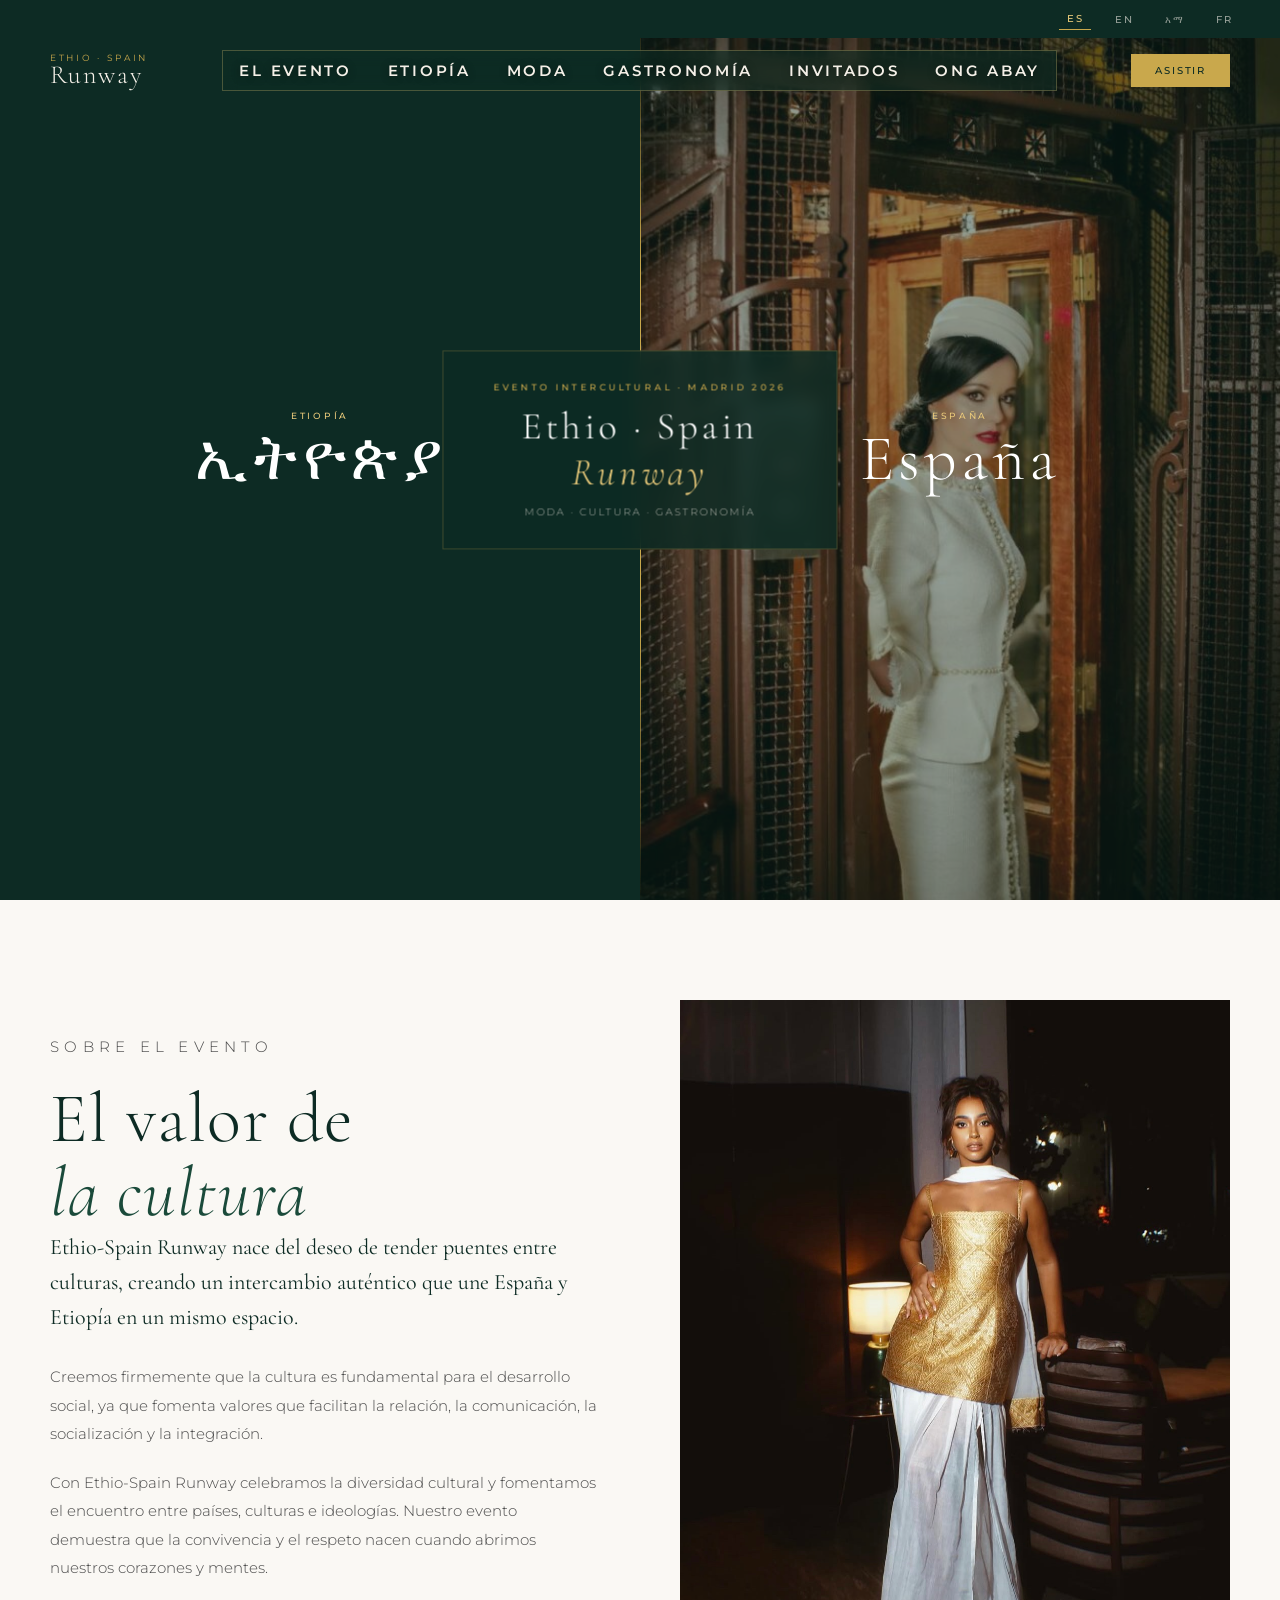
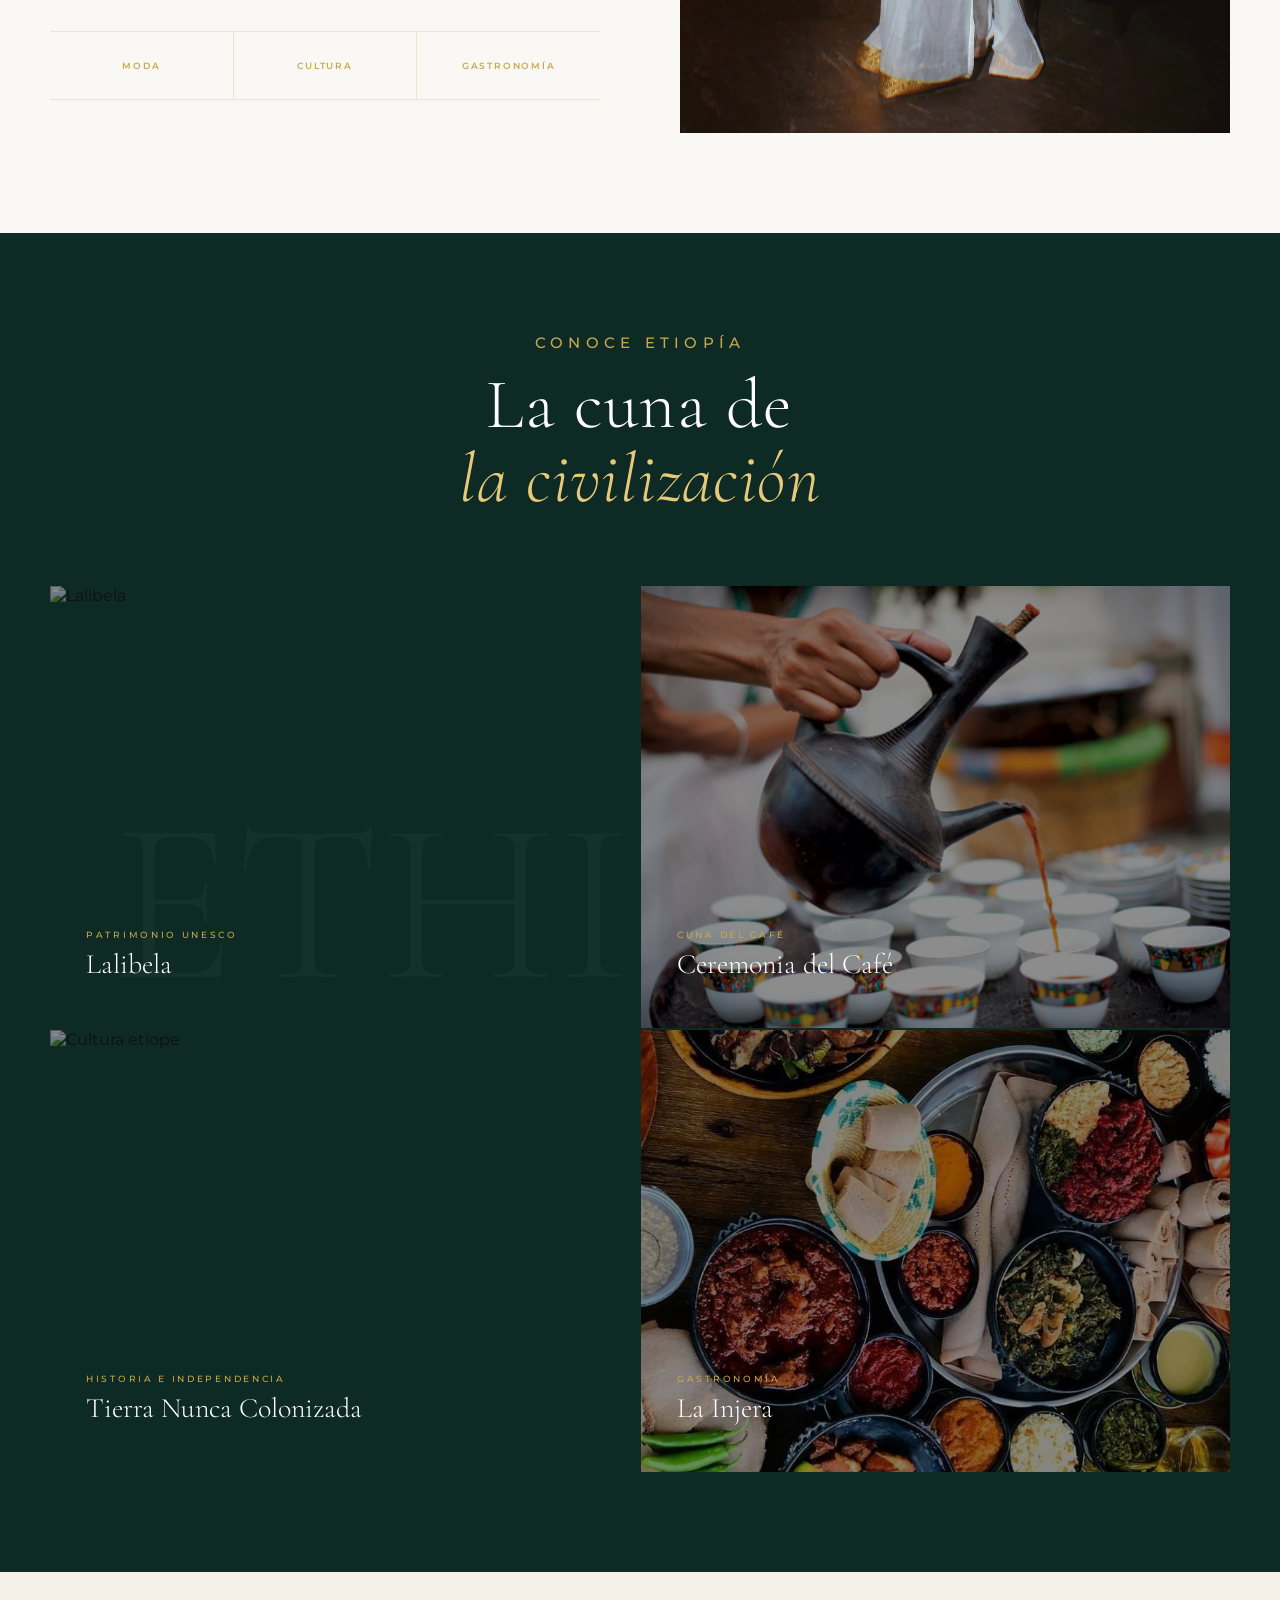
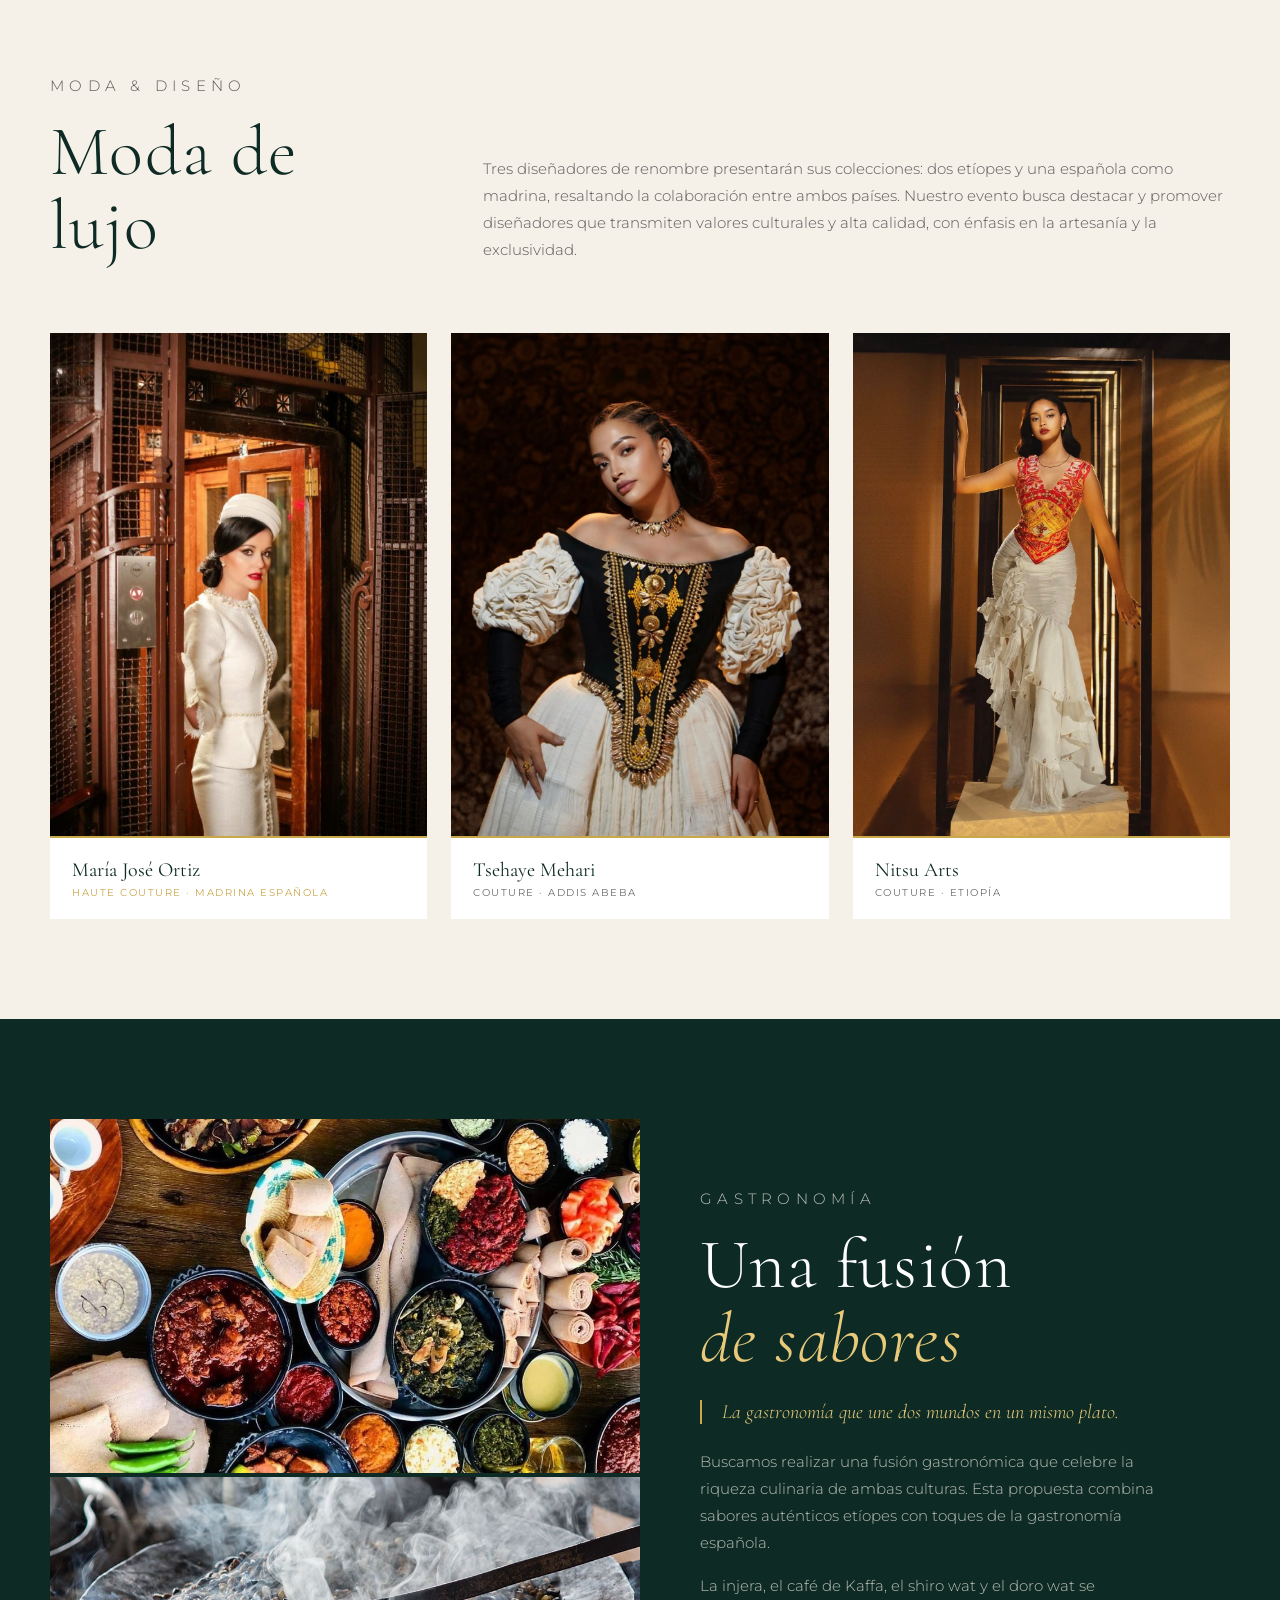
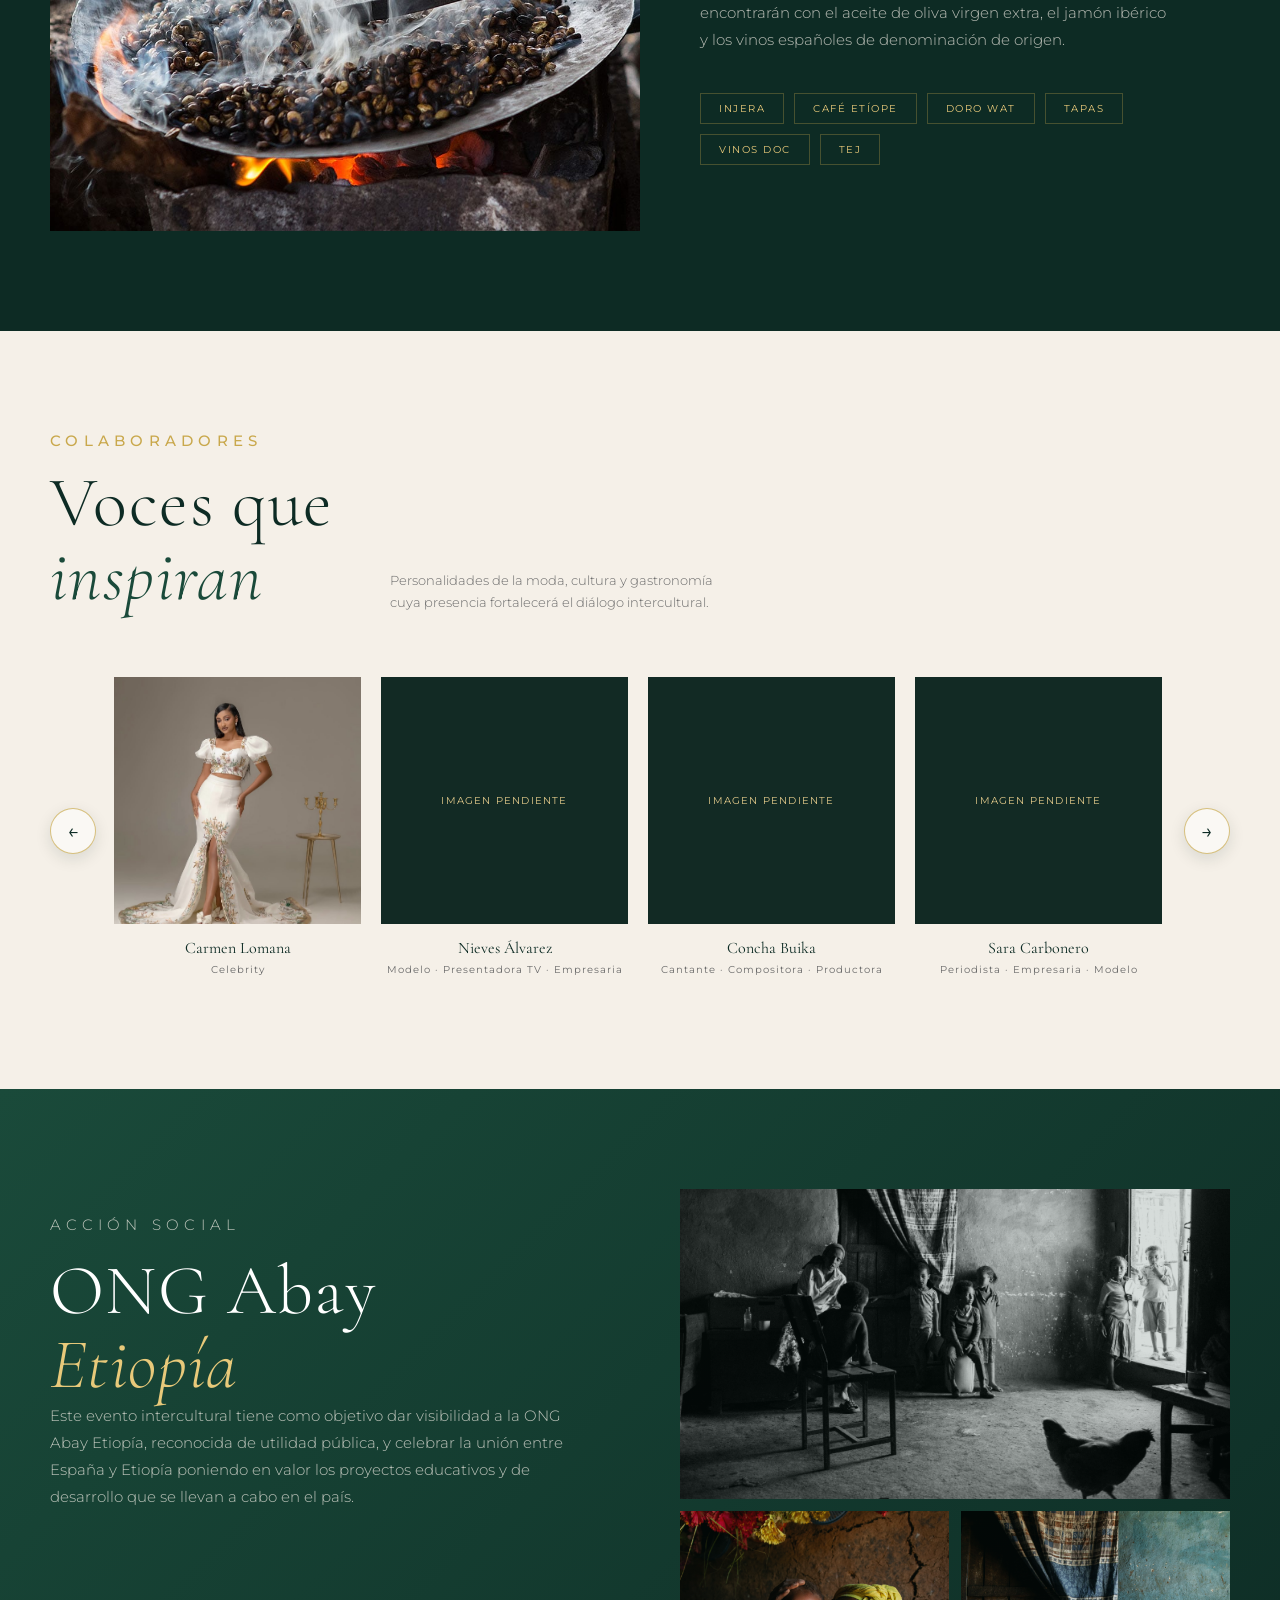
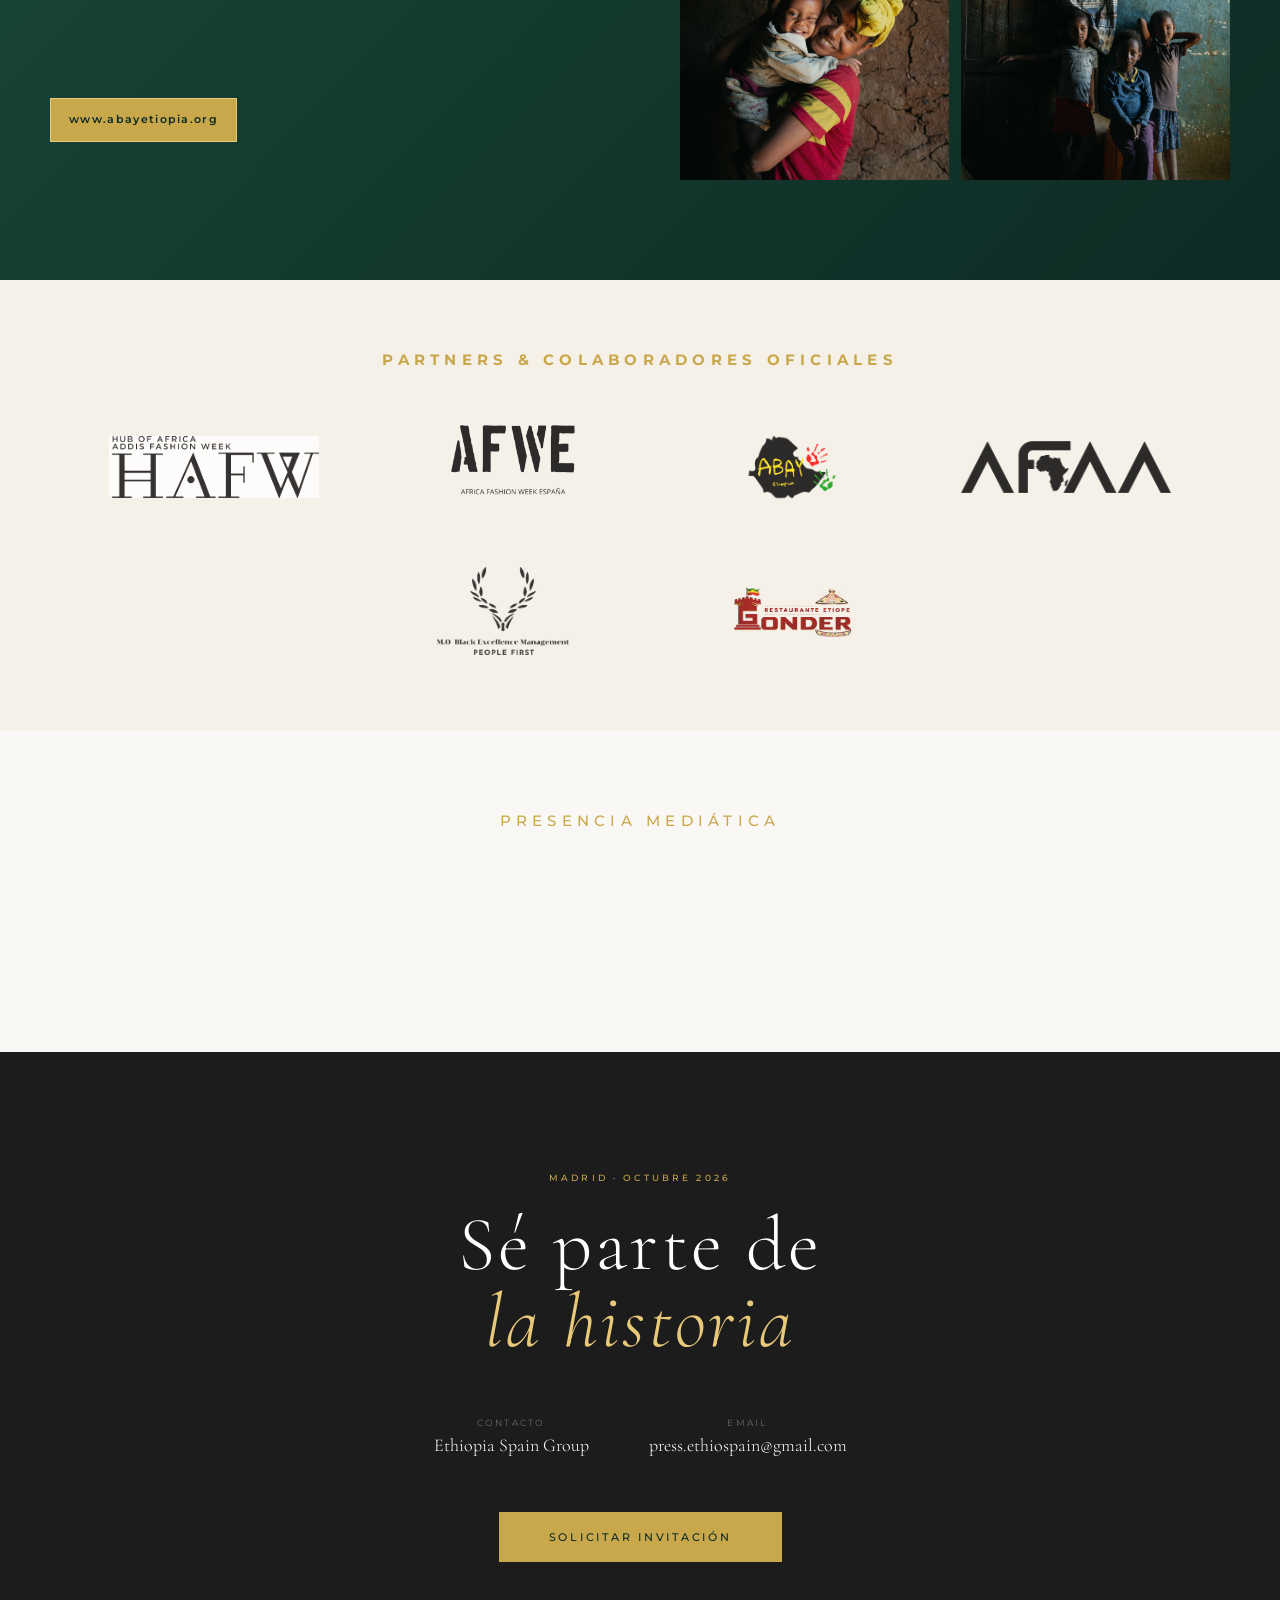
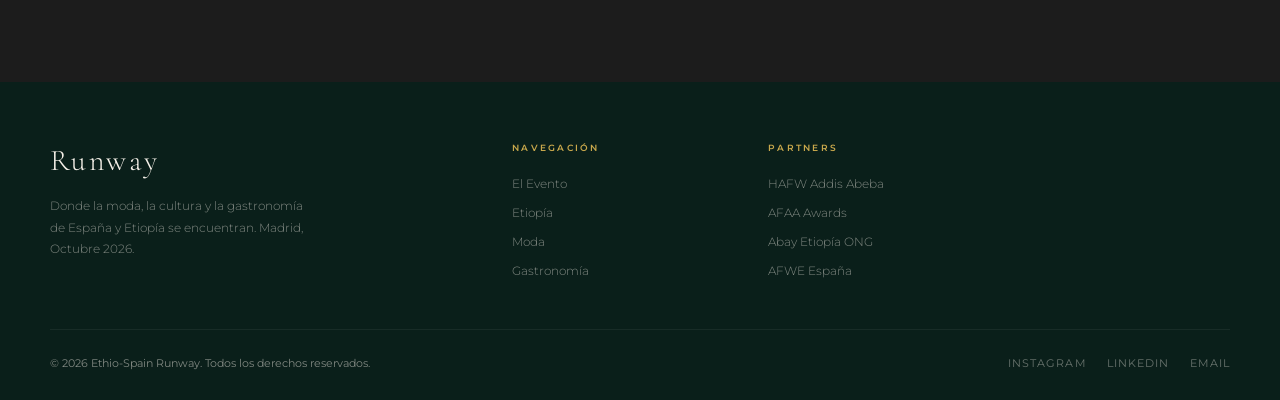
==== commit 59830cd1: "revisión 3" ====
--- a/index.html
+++ b/index.html
@@ -83,10 +83,6 @@
         <span class="day">22 – 24</span>
         <span class="month" data-i18n="hero.month">Octubre 2026 · Madrid</span>
       </div>
-      <div class="hero-scroll">
-        <span data-i18n="hero.scroll">Descubrir</span>
-        <div class="hero-scroll-line"></div>
-      </div>
     </div>
   </section>
 
@@ -123,40 +119,72 @@
   <section id="ethiopia">
     <div class="container">
       <div class="ethiopia-header reveal">
-        <p class="section-tag" style="justify-content:center" data-i18n="eth.tag">Conoce Etiopía</p>
+        <p class="section-tag section-tag-centered" data-i18n="eth.tag">Conoce Etiopía</p>
         <h2 class="section-title light" data-i18n="eth.title">La cuna de<br><em>la civilización</em></h2>
       </div>
       <div class="ethiopia-grid">
-        <div class="ethiopia-card reveal">
-          <img src="assets/lalibela.jpg" alt="Lalibela" />
-          <div class="ethiopia-card-content">
-            <p class="ethiopia-card-tag" data-i18n="eth.card1.tag">Patrimonio UNESCO</p>
-            <h3 class="ethiopia-card-title" data-i18n="eth.card1.title">Lalibela</h3>
-            <p class="ethiopia-card-text" data-i18n="eth.card1.text">Once iglesias talladas en roca, declaradas Patrimonio de la Humanidad. Centro espiritual único en el mundo.</p>
-          </div>
-        </div>
-        <div class="ethiopia-card reveal reveal-delay-1">
-          <img src="assets/gastronomia/cafe_1.jpeg" alt="Café etíope" />
-          <div class="ethiopia-card-content">
-            <p class="ethiopia-card-tag" data-i18n="eth.card2.tag">Cuna del Café</p>
-            <h3 class="ethiopia-card-title" data-i18n="eth.card2.title">Ceremonia del Café</h3>
-            <p class="ethiopia-card-text" data-i18n="eth.card2.text">Etiopía es la cuna del café. La ceremonia es un ritual de hospitalidad, respeto y comunidad que une a las familias.</p>
-          </div>
-        </div>
-        <div class="ethiopia-card reveal reveal-delay-2">
-          <img src="assets/etiopia3.jpg" alt="Cultura etíope" />
-          <div class="ethiopia-card-content">
-            <p class="ethiopia-card-tag" data-i18n="eth.card3.tag">Historia e Independencia</p>
-            <h3 class="ethiopia-card-title" data-i18n="eth.card3.title">Tierra Nunca Colonizada</h3>
-            <p class="ethiopia-card-text" data-i18n="eth.card3.text">Único país africano que nunca fue colonizado. La Batalla de Adwa (1896) afirmó su soberanía ante Italia.</p>
-          </div>
-        </div>
-        <div class="ethiopia-card reveal reveal-delay-3">
-          <img src="assets/gastronomia/enejera3.jpg" alt="Injera etíope" />
-          <div class="ethiopia-card-content">
-            <p class="ethiopia-card-tag" data-i18n="eth.card4.tag">Gastronomía</p>
-            <h3 class="ethiopia-card-title" data-i18n="eth.card4.title">La Injera</h3>
-            <p class="ethiopia-card-text" data-i18n="eth.card4.text">Símbolo de comunidad y hospitalidad. Pan fermentado de teff que une a las familias en cada comida compartida.</p>
+        <div class="ethiopia-card reveal" tabindex="0" role="button" aria-pressed="false">
+          <div class="ethiopia-card-inner">
+            <div class="ethiopia-card-face ethiopia-card-front">
+              <img src="assets/lalibela.jpg" alt="Lalibela" />
+              <div class="ethiopia-card-content">
+                <p class="ethiopia-card-tag" data-i18n="eth.card1.tag">Patrimonio UNESCO</p>
+                <h3 class="ethiopia-card-title" data-i18n="eth.card1.title">Lalibela</h3>
+              </div>
+            </div>
+            <div class="ethiopia-card-face ethiopia-card-back">
+              <p class="ethiopia-card-tag" data-i18n="eth.card1.tag">Patrimonio UNESCO</p>
+              <h3 class="ethiopia-card-title" data-i18n="eth.card1.title">Lalibela</h3>
+              <p class="ethiopia-card-text" data-i18n="eth.card1.text">Once iglesias talladas en roca, declaradas Patrimonio de la Humanidad. Centro espiritual único en el mundo.</p>
+            </div>
+          </div>
+        </div>
+        <div class="ethiopia-card reveal reveal-delay-1" tabindex="0" role="button" aria-pressed="false">
+          <div class="ethiopia-card-inner">
+            <div class="ethiopia-card-face ethiopia-card-front">
+              <img src="assets/gastronomia/cafe_1.jpeg" alt="Café etíope" />
+              <div class="ethiopia-card-content">
+                <p class="ethiopia-card-tag" data-i18n="eth.card2.tag">Cuna del Café</p>
+                <h3 class="ethiopia-card-title" data-i18n="eth.card2.title">Ceremonia del Café</h3>
+              </div>
+            </div>
+            <div class="ethiopia-card-face ethiopia-card-back">
+              <p class="ethiopia-card-tag" data-i18n="eth.card2.tag">Cuna del Café</p>
+              <h3 class="ethiopia-card-title" data-i18n="eth.card2.title">Ceremonia del Café</h3>
+              <p class="ethiopia-card-text" data-i18n="eth.card2.text">Etiopía es la cuna del café. La ceremonia es un ritual de hospitalidad, respeto y comunidad que une a las familias.</p>
+            </div>
+          </div>
+        </div>
+        <div class="ethiopia-card reveal reveal-delay-2" tabindex="0" role="button" aria-pressed="false">
+          <div class="ethiopia-card-inner">
+            <div class="ethiopia-card-face ethiopia-card-front">
+              <img src="assets/etiopia3.jpg" alt="Cultura etíope" />
+              <div class="ethiopia-card-content">
+                <p class="ethiopia-card-tag" data-i18n="eth.card3.tag">Historia e Independencia</p>
+                <h3 class="ethiopia-card-title" data-i18n="eth.card3.title">Tierra Nunca Colonizada</h3>
+              </div>
+            </div>
+            <div class="ethiopia-card-face ethiopia-card-back">
+              <p class="ethiopia-card-tag" data-i18n="eth.card3.tag">Historia e Independencia</p>
+              <h3 class="ethiopia-card-title" data-i18n="eth.card3.title">Tierra Nunca Colonizada</h3>
+              <p class="ethiopia-card-text" data-i18n="eth.card3.text">Único país africano que nunca fue colonizado. La Batalla de Adwa (1896) afirmó su soberanía ante Italia.</p>
+            </div>
+          </div>
+        </div>
+        <div class="ethiopia-card reveal reveal-delay-3" tabindex="0" role="button" aria-pressed="false">
+          <div class="ethiopia-card-inner">
+            <div class="ethiopia-card-face ethiopia-card-front">
+              <img src="assets/gastronomia/enejera3.jpg" alt="Injera etíope" />
+              <div class="ethiopia-card-content">
+                <p class="ethiopia-card-tag" data-i18n="eth.card4.tag">Gastronomía</p>
+                <h3 class="ethiopia-card-title" data-i18n="eth.card4.title">La Injera</h3>
+              </div>
+            </div>
+            <div class="ethiopia-card-face ethiopia-card-back">
+              <p class="ethiopia-card-tag" data-i18n="eth.card4.tag">Gastronomía</p>
+              <h3 class="ethiopia-card-title" data-i18n="eth.card4.title">La Injera</h3>
+              <p class="ethiopia-card-text" data-i18n="eth.card4.text">Símbolo de comunidad y hospitalidad. Pan fermentado de teff que une a las familias en cada comida compartida.</p>
+            </div>
           </div>
         </div>
       </div>
@@ -169,7 +197,7 @@
       <div class="fashion-intro">
         <div>
           <p class="section-tag" data-i18n="fashion.tag">Moda & Diseño</p>
-          <h2 class="section-title" data-i18n="fashion.title">Alta Costura<br><em>sin fronteras</em></h2>
+          <h2 class="section-title" data-i18n="fashion.title">Moda de lujo</h2>
         </div>
         <p class="reveal" data-i18n="fashion.text">Tres diseñadores de renombre presentarán sus colecciones: dos etíopes y una española como madrina, resaltando la colaboración entre ambos países. Nuestro evento busca destacar y promover diseñadores que transmiten valores culturales y alta calidad, con énfasis en la artesanía y la exclusividad.</p>
       </div>
@@ -212,7 +240,7 @@
         <div>
           <p class="section-tag" data-i18n="prog.tag">Programa</p>
           <h2 class="section-title light reveal" data-i18n="prog.title">Tres días<br><em>extraordinarios</em></h2>
-          <div class="program-days" style="margin-top:48px">
+          <div class="program-days program-days-spaced">
             <div class="program-day active reveal">
               <div class="program-day-header">
                 <span class="program-day-num">22</span>
@@ -308,7 +336,7 @@
         </div>
       </div>
       <div class="gastro-content">
-        <p class="section-tag" style="color:var(--gold)" data-i18n="gastro.tag">Gastronomía</p>
+        <p class="section-tag gastro-section-tag" data-i18n="gastro.tag">Gastronomía</p>
         <h2 class="section-title light reveal" data-i18n="gastro.title">Una fusión<br><em>de sabores</em></h2>
         <blockquote class="gastro-highlight reveal" data-i18n="gastro.quote">La gastronomía que une dos mundos en un mismo plato.</blockquote>
         <p class="reveal" data-i18n="gastro.text1">Buscamos realizar una fusión gastronómica que celebre la riqueza culinaria de ambas culturas. Esta propuesta combina sabores auténticos etíopes con toques de la gastronomía española.</p>
@@ -333,34 +361,38 @@
           <p class="section-tag" data-i18n="guests.tag">Colaboradores</p>
           <h2 class="section-title reveal" data-i18n="guests.title">Voces que<br><em>inspiran</em></h2>
         </div>
-        <p style="max-width:340px; font-size:13px; font-weight:300; color:var(--text-muted); line-height:1.7;" data-i18n="guests.sub">Personalidades de la moda, cultura y gastronomía cuya presencia fortalecerá el diálogo intercultural.</p>
-      </div>
-      <div class="guests-grid">
+        <p class="guests-description" data-i18n="guests.sub">Personalidades de la moda, cultura y gastronomía cuya presencia fortalecerá el diálogo intercultural.</p>
+      </div>
+      <div class="guests-carousel">
+        <button class="guests-carousel-button guests-carousel-button-prev" type="button" aria-label="Colaboradores anteriores" title="Anterior">&#8592;</button>
+        <div class="guests-grid" id="guests-track">
         <div class="guest-card reveal">
           <div class="guest-img-wrap"><img src="assets/modelos/IMG_5485.jpg" alt="Carmen Lomana" /></div>
           <div class="guest-name">Carmen Lomana</div>
           <div class="guest-role" data-i18n="guest.lomana">Celebrity</div>
         </div>
         <div class="guest-card reveal reveal-delay-1">
-          <div class="guest-img-wrap"><img src="assets/modelos/IMG_5474.jpg" alt="Nieves Álvarez" /></div>
+          <div class="guest-img-wrap guest-img-placeholder" aria-label="Imagen pendiente de Nieves Álvarez">Imagen pendiente</div>
           <div class="guest-name">Nieves Álvarez</div>
           <div class="guest-role" data-i18n="guest.nieves">Modelo · Presentadora TV · Empresaria</div>
         </div>
         <div class="guest-card reveal reveal-delay-2">
-          <div class="guest-img-wrap"><img src="assets/modelos/IMG_5478.jpg" alt="Concha Buika" /></div>
+          <div class="guest-img-wrap guest-img-placeholder" aria-label="Imagen pendiente de Concha Buika">Imagen pendiente</div>
           <div class="guest-name">Concha Buika</div>
           <div class="guest-role" data-i18n="guest.buika">Cantante · Compositora · Productora</div>
         </div>
         <div class="guest-card reveal reveal-delay-3">
-          <div class="guest-img-wrap"><img src="assets/modelos/IMG_5486.jpg" alt="Sara Carbonero" /></div>
+          <div class="guest-img-wrap guest-img-placeholder" aria-label="Imagen pendiente de Sara Carbonero">Imagen pendiente</div>
           <div class="guest-name">Sara Carbonero</div>
           <div class="guest-role" data-i18n="guest.sara">Periodista · Empresaria · Modelo</div>
         </div>
         <div class="guest-card reveal reveal-delay-4">
-          <div class="guest-img-wrap"><img src="assets/modelos/IMG_5485.jpg" alt="Marcus Cooper" /></div>
+          <div class="guest-img-wrap guest-img-placeholder" aria-label="Imagen pendiente de Marcus Cooper">Imagen pendiente</div>
           <div class="guest-name">Marcus Cooper</div>
           <div class="guest-role" data-i18n="guest.marcus">Deportista Olímpico · Empresario</div>
         </div>
+        </div>
+        <button class="guests-carousel-button guests-carousel-button-next" type="button" aria-label="Más colaboradores" title="Siguiente">&#8594;</button>
       </div>
     </div>
   </section>
@@ -379,13 +411,13 @@
             <span class="ngo-program" data-i18n="ngo.p2">Salud</span>
             <span class="ngo-program" data-i18n="ngo.p3">Desarrollo Comunitario</span>
           </div>
-          <p style="margin-top:24px; font-size:12px; color:rgba(245,240,232,0.4); letter-spacing:0.05em">
-            <a href="https://www.abayetiopia.org" target="_blank" style="color:var(--gold-light); text-decoration:underline">www.abayetiopia.org</a>
+          <p class="ngo-website">
+            <a href="https://www.abayetiopia.org" target="_blank">www.abayetiopia.org</a>
           </p>
         </div>
         <div class="ngo-visual reveal reveal-delay-2">
           <img src="assets/abay/_MG_2987.jpg" alt="Proyecto educativo de Abay Etiopía" />
-          <img src="assets/abay/_MG_2229.jpg" alt="Familia beneficiaria de Abay Etiopía" />
+          <img src="assets/abay/_MG_2694.jpg" alt="Familia beneficiaria de Abay Etiopía" />
           <img src="assets/abay/_MG_2993.jpg" alt="Comunidad infantil de Abay Etiopía" />
         </div>
       </div>
@@ -400,8 +432,8 @@
         <div class="partner-logo">
           <img src="assets/logos/HAFW NEW LOGO - png.png" alt="HAFW Addis Fashion Week" />
         </div>
-        <div class="partner-logo">
-          <img src="assets/logos/logo-africa-fashion-week-espana.jpeg" alt="Africa Fashion Week España" />
+        <div class="partner-logo partner-logo-afwe">
+          <img src="assets/logos/Logo Africa Fashion Week España transparente.png" alt="Africa Fashion Week España" />
         </div>
         <div class="partner-logo">
           <img src="assets/logos/logo abay2.png" alt="Abay Etiopía" />
@@ -409,24 +441,24 @@
         <div class="partner-logo">
           <img src="assets/logos/AFAA.PNG" alt="AFAA Awards" />
         </div>
+        <div class="partner-logo partner-logo-black-excellence">
+          <img src="assets/logos/Black Excellence new png.png" alt="M.O. Black Excellence Management" />
+        </div>
+        <div class="partner-logo">
+          <img src="assets/logos/Logo Gonder Png.png" alt="Restaurante Etíope Gonder" />
+        </div>
       </div>
     </div>
   </section>
 
   <!-- MEDIA -->
-  <section id="media" style="padding: 80px 0">
-    <div class="container" style="text-align:center">
-      <p class="section-tag" style="justify-content:center" data-i18n="media.tag">Presencia Mediática</p>
-      <h2 class="section-title reveal" style="font-size:clamp(28px,4vw,52px)" data-i18n="media.title">Cobertura <em>internacional</em></h2>
+  <section id="media" class="media-section">
+    <div class="container media-container">
+      <p class="section-tag section-tag-centered" data-i18n="media.tag">Presencia Mediática</p>
+      <h2 class="section-title reveal media-title" data-i18n="media.title">Cobertura <em>internacional</em></h2>
       <div class="media-logos reveal">
         <span class="media-logo">RTVE</span>
-        <span class="media-logo">TeleMadrid</span>
-        <span class="media-logo">Divinity</span>
-        <span class="media-logo">Yo Dona</span>
-        <span class="media-logo">El Español</span>
-        <span class="media-logo">Flash Moda</span>
-        <span class="media-logo">Prensa Ibérica</span>
-        <span class="media-logo">The World Kats</span>
+        <span class="media-logo">Etiopia TV</span>
       </div>
     </div>
   </section>
@@ -445,13 +477,8 @@
           <span class="contact-item-label" data-i18n="cta.label2">Email</span>
           <span class="contact-item-value">press.ethiospain@gmail.com</span>
         </div>
-        <div class="contact-item">
-          <span class="contact-item-label" data-i18n="cta.label3">Teléfono</span>
-          <span class="contact-item-value">+34 *** *** ***</span>
-        </div>
       </div>
       <a href="mailto:mitiku.marketing@gmail.com" class="btn-primary" data-i18n="cta.btn1">Solicitar Invitación</a>
-      <a href="#about" class="btn-outline" data-i18n="cta.btn2">Descubrir más</a>
     </div>
   </section>
 
--- a/styles.css
+++ b/styles.css
@@ -98,14 +98,19 @@
   display: flex;
   gap: 36px;
   list-style: none;
+  padding: 10px 16px;
+  background: rgba(13, 43, 36, 0.58);
+  border: 1px solid rgba(232, 201, 122, 0.28);
+  backdrop-filter: blur(8px);
 }
 .nav-links a {
   font-family: var(--font-body);
-  font-size: 10px;
-  font-weight: 500;
+  font-size: 15px;
+  font-weight: 600;
   letter-spacing: 0.18em;
   text-transform: uppercase;
-  color: rgba(245,240,232,0.8);
+  color: var(--cream);
+  text-shadow: 0 1px 8px rgba(0, 0, 0, 0.45);
   transition: color 0.3s;
   position: relative;
 }
@@ -272,7 +277,7 @@
   padding: 0 50px 50px;
 }
 .hero-date-badge {
-  display: flex;
+  display: none;
   flex-direction: column;
   border-left: 2px solid var(--gold);
   padding-left: 16px;
@@ -326,7 +331,7 @@
 }
 .section-tag {
   font-family: var(--font-body);
-  font-size: 9px;
+  font-size: 15px;
   font-weight: 500;
   letter-spacing: 0.35em;
   text-transform: uppercase;
@@ -335,9 +340,12 @@
   display: flex;
   align-items: center;
 }
+.section-tag-centered {
+  justify-content: center;
+}
 .section-title {
   font-family: var(--font-display);
-  font-size: clamp(38px, 5vw, 72px);
+  font-size: clamp(44px, 5.5vw, 82px);
   font-weight: 300;
   line-height: 1.05;
   color: var(--deep-green);
@@ -471,18 +479,34 @@
 }
 .ethiopia-card {
   position: relative;
-  overflow: hidden;
   aspect-ratio: 4/3;
   cursor: pointer;
-}
-.ethiopia-card img {
+  perspective: 1200px;
+}
+.ethiopia-card-inner {
+  position: relative;
+  width: 100%;
+  height: 100%;
+  transform-style: preserve-3d;
+  transition: transform 0.7s ease;
+}
+.ethiopia-card.is-flipped .ethiopia-card-inner {
+  transform: rotateY(180deg);
+}
+.ethiopia-card-face {
+  position: absolute;
+  inset: 0;
+  overflow: hidden;
+  backface-visibility: hidden;
+}
+.ethiopia-card-front img {
   width: 100%;
   height: 100%;
   object-fit: cover;
   transition: transform 0.8s cubic-bezier(0.25,0.46,0.45,0.94);
   filter: brightness(0.55);
 }
-.ethiopia-card:hover img {
+.ethiopia-card:hover .ethiopia-card-front img {
   transform: scale(1.06);
   filter: brightness(0.4);
 }
@@ -494,6 +518,14 @@
   justify-content: flex-end;
   padding: 36px;
 }
+.ethiopia-card-back {
+  display: flex;
+  flex-direction: column;
+  justify-content: center;
+  padding: 36px;
+  background: var(--mid-green);
+  transform: rotateY(180deg);
+}
 .ethiopia-card-tag {
   font-family: var(--font-body);
   font-size: 9px;
@@ -516,12 +548,6 @@
   font-weight: 300;
   color: rgba(255,255,255,0.75);
   line-height: 1.7;
-  max-height: 0;
-  overflow: hidden;
-  transition: max-height 0.5s ease;
-}
-.ethiopia-card:hover .ethiopia-card-text {
-  max-height: 120px;
 }
 
 /* ===== FASHION SECTION ===== */
@@ -625,6 +651,9 @@
   border-left: 2px solid transparent;
   padding: 28px 32px;
   background: rgba(255,255,255,0.03);
+.program-days-spaced {
+  margin-top: 48px;
+}
   transition: background 0.3s, border-color 0.3s;
   cursor: pointer;
 }
@@ -674,7 +703,7 @@
 }
 .program-event-time {
   font-family: var(--font-body);
-  font-size: 11px;
+  font-size: 15px;
   font-weight: 500;
   letter-spacing: 0.1em;
   color: var(--gold-light);
@@ -718,7 +747,7 @@
 }
 
 /* ===== GASTRONOMY ===== */
-#gastronomy { background: var(--warm-white); }
+#gastronomy { background: var(--deep-green); }
 .gastro-layout {
   display: grid;
   grid-template-columns: 1fr 1fr;
@@ -744,7 +773,10 @@
   flex-direction: column;
   justify-content: center;
   padding: 60px;
-  background: var(--mid-green);
+  background: var(--deep-green);
+}
+.gastro-section-tag {
+  color: var(--gold);
 }
 .gastro-content p {
   font-size: 15px;
@@ -783,17 +815,66 @@
 #guests { background: var(--cream); }
 .guests-header {
   display: flex;
-  justify-content: space-between;
+  justify-content: flex-start;
   align-items: flex-end;
+  gap: clamp(24px, 5vw, 56px);
   margin-bottom: 60px;
 }
+.guests-description {
+  max-width: 340px;
+  font-size: 13px;
+  font-weight: 300;
+  color: var(--text-muted);
+  line-height: 1.7;
+}
 .guests-grid {
-  display: grid;
-  grid-template-columns: repeat(5, 1fr);
+  display: flex;
   gap: 20px;
+  overflow-x: auto;
+  scroll-behavior: smooth;
+  scrollbar-width: none;
+  padding: 4px 2px 12px;
+  scroll-snap-type: x mandatory;
+}
+.guests-grid::-webkit-scrollbar {
+  display: none;
+}
+.guests-carousel {
+  display: flex;
+  align-items: center;
+  gap: 18px;
+}
+.guests-carousel-button {
+  flex: 0 0 auto;
+  width: 46px;
+  height: 46px;
+  border: 1px solid rgba(201, 168, 76, 0.7);
+  border-radius: 50%;
+  background: var(--warm-white);
+  color: var(--deep-green);
+  font-family: var(--font-body);
+  font-size: 20px;
+  font-weight: 400;
+  line-height: 1;
+  cursor: pointer;
+  box-shadow: 0 5px 16px rgba(13, 43, 36, 0.12);
+  transition: background 0.3s, color 0.3s, border-color 0.3s, transform 0.3s, box-shadow 0.3s;
+}
+.guests-carousel-button:hover {
+  background: var(--deep-green);
+  color: var(--gold-light);
+  border-color: var(--deep-green);
+  transform: translateY(-2px);
+  box-shadow: 0 8px 20px rgba(13, 43, 36, 0.2);
+}
+.guests-carousel-button:focus-visible {
+  outline: 2px solid var(--gold);
+  outline-offset: 4px;
 }
 .guest-card {
+  flex: 0 0 calc((100% - 60px) / 4);
   text-align: center;
+  scroll-snap-align: start;
 }
 .guest-img-wrap {
   width: 100%;
@@ -812,6 +893,18 @@
   object-fit: cover;
   transition: transform 0.5s ease;
 }
+.guest-img-placeholder {
+  display: flex;
+  align-items: center;
+  justify-content: center;
+  padding: 20px;
+  background: var(--deep-green);
+  color: var(--gold-light);
+  font-family: var(--font-body);
+  font-size: 10px;
+  letter-spacing: 0.12em;
+  text-transform: uppercase;
+}
 .guest-card:hover .guest-img-wrap img {
   transform: scale(1.06);
 }
@@ -833,17 +926,17 @@
 
 /* ===== PARTNERS ===== */
 #partners {
-  background: var(--deep-green);
+  background: var(--cream);
   padding: 70px 0;
 }
 .partners-label {
   text-align: center;
   font-family: var(--font-body);
-  font-size: 9px;
-  font-weight: 500;
+  font-size: 15px;
+  font-weight: 700;
   letter-spacing: 0.35em;
   text-transform: uppercase;
-  color: rgba(201,168,76,0.6);
+  color: var(--gold);
   margin-bottom: 48px;
 }
 .partners-logos {
@@ -851,26 +944,40 @@
   justify-content: center;
   align-items: center;
   flex-wrap: wrap;
-  gap: 60px;
+  gap: 44px 64px;
 }
 .partner-logo {
-  width: 230px;
-  height: 100px;
+  width: 210px;
+  height: 86px;
   display: flex;
   justify-content: center;
   align-items: center;
-  padding: 12px 18px;
-  background: rgba(245, 240, 232, 0.9);
-  opacity: 0.96;
-  transition: opacity 0.3s;
-}
-.partner-logo:hover { opacity: 1; }
+  padding: 0;
+  background: transparent;
+  opacity: 0.82;
+  transition: opacity 0.3s, transform 0.3s;
+}
+.partner-logo:hover {
+  opacity: 1;
+  transform: translateY(-3px);
+}
 .partner-logo img {
   max-width: 100%;
-  max-height: 76px;
+  max-height: 70px;
   width: auto;
   height: auto;
   object-fit: contain;
+  mix-blend-mode: multiply;
+  filter: contrast(1.15);
+}
+.partner-logo-afwe,
+.partner-logo-black-excellence {
+  width: 240px;
+  height: 100px;
+}
+.partner-logo-afwe img,
+.partner-logo-black-excellence img {
+  max-height: 88px;
 }
 .partner-text {
   font-family: var(--font-display);
@@ -882,6 +989,15 @@
 
 /* ===== MEDIA ===== */
 #media { background: var(--warm-white); }
+.media-section {
+  padding: 80px 0;
+}
+.media-container {
+  text-align: center;
+}
+.media-title {
+  font-size: clamp(34px, 4.5vw, 60px);
+}
 .media-logos {
   display: flex;
   flex-wrap: wrap;
@@ -918,6 +1034,30 @@
   line-height: 1.8;
   color: rgba(245,240,232,0.75);
   margin-bottom: 16px;
+}
+.ngo-website {
+  margin-top: 24px;
+  font-size: 12px !important;
+  color: rgba(245,240,232,0.4) !important;
+  letter-spacing: 0.05em;
+}
+.ngo-website a {
+  display: inline-flex;
+  align-items: center;
+  padding: 11px 18px;
+  background: var(--gold);
+  border: 1px solid var(--gold-light);
+  color: var(--deep-green);
+  font-size: 11px;
+  font-weight: 600;
+  letter-spacing: 0.12em;
+  text-decoration: none;
+  transition: background 0.3s, color 0.3s, transform 0.3s;
+}
+.ngo-website a:hover {
+  background: var(--gold-light);
+  color: var(--deep-green);
+  transform: translateY(-2px);
 }
 .ngo-programs {
   display: flex;
@@ -1116,7 +1256,10 @@
   display: none;
   position: fixed;
   top: 0; left: 0; right: 0; bottom: 0;
-  background: var(--deep-green);
+  background: rgba(13, 43, 36, 0.98);
+  border-top: 1px solid rgba(232, 201, 122, 0.35);
+  box-shadow: inset 0 -24px 60px rgba(0, 0, 0, 0.16);
+  backdrop-filter: blur(14px);
   z-index: 998;
   flex-direction: column;
   justify-content: center;
@@ -1154,7 +1297,6 @@
   .container { padding: 0 30px; }
   .about-grid, .gastro-layout, .ngo-grid, .program-grid { grid-template-columns: 1fr; }
   .gastro-content { padding: 40px; }
-  .guests-grid { grid-template-columns: repeat(3, 1fr); }
   .footer-grid { grid-template-columns: 1fr 1fr; }
   .designers-grid { grid-template-columns: repeat(2, 1fr); }
 }
@@ -1168,9 +1310,17 @@
   .hero-panel:first-child { display: none; }
   .hero-divider { display: none; }
   section { padding: 70px 0; }
-  .guests-grid { grid-template-columns: repeat(2, 1fr); }
+  .guests-header {
+    flex-direction: column;
+    align-items: flex-start;
+    gap: 16px;
+    margin-bottom: 40px;
+  }
   .footer-grid { grid-template-columns: 1fr; }
   .contact-info { gap: 32px; }
   .ethiopia-grid { grid-template-columns: 1fr; }
+  .guests-carousel { gap: 8px; }
+  .guests-carousel-button { width: 34px; height: 34px; font-size: 18px; }
+  .guest-card { flex-basis: 78%; }
   #lang-bar { padding: 8px 24px; gap: 10px; }
 }
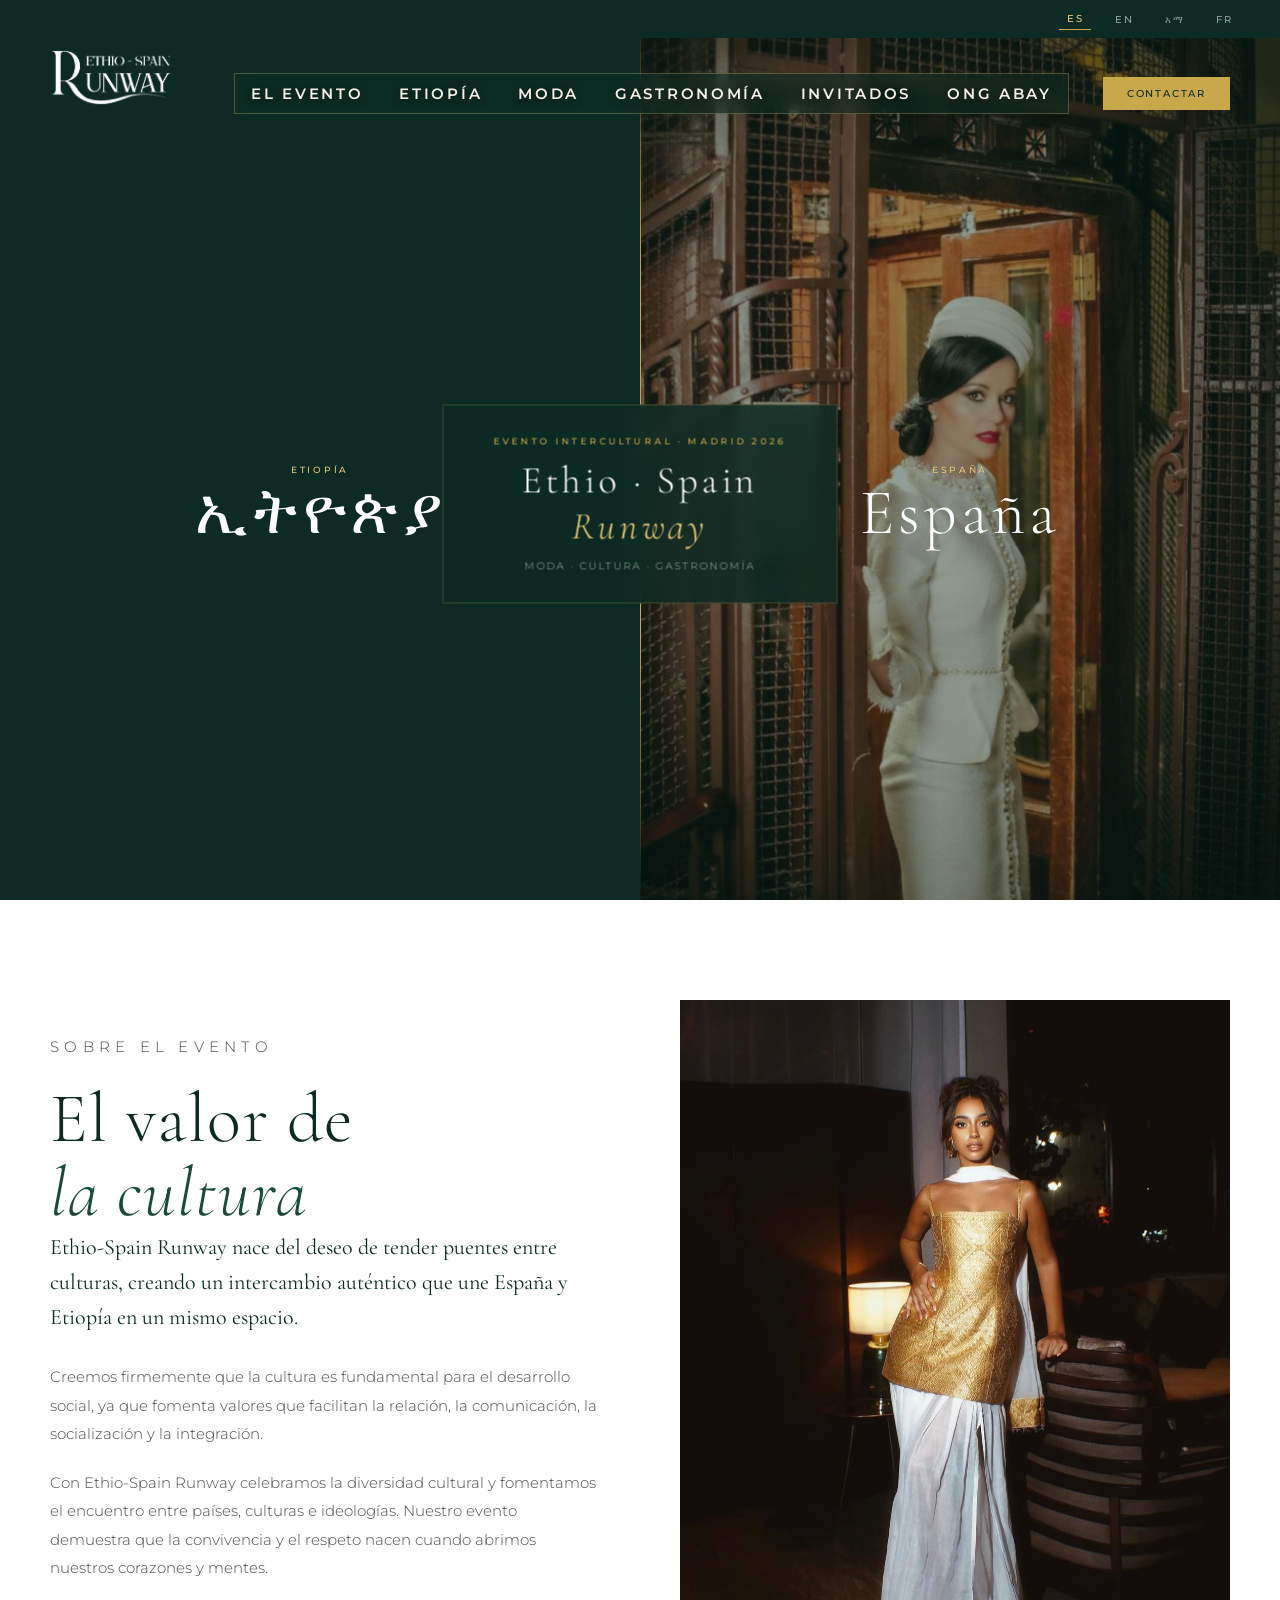
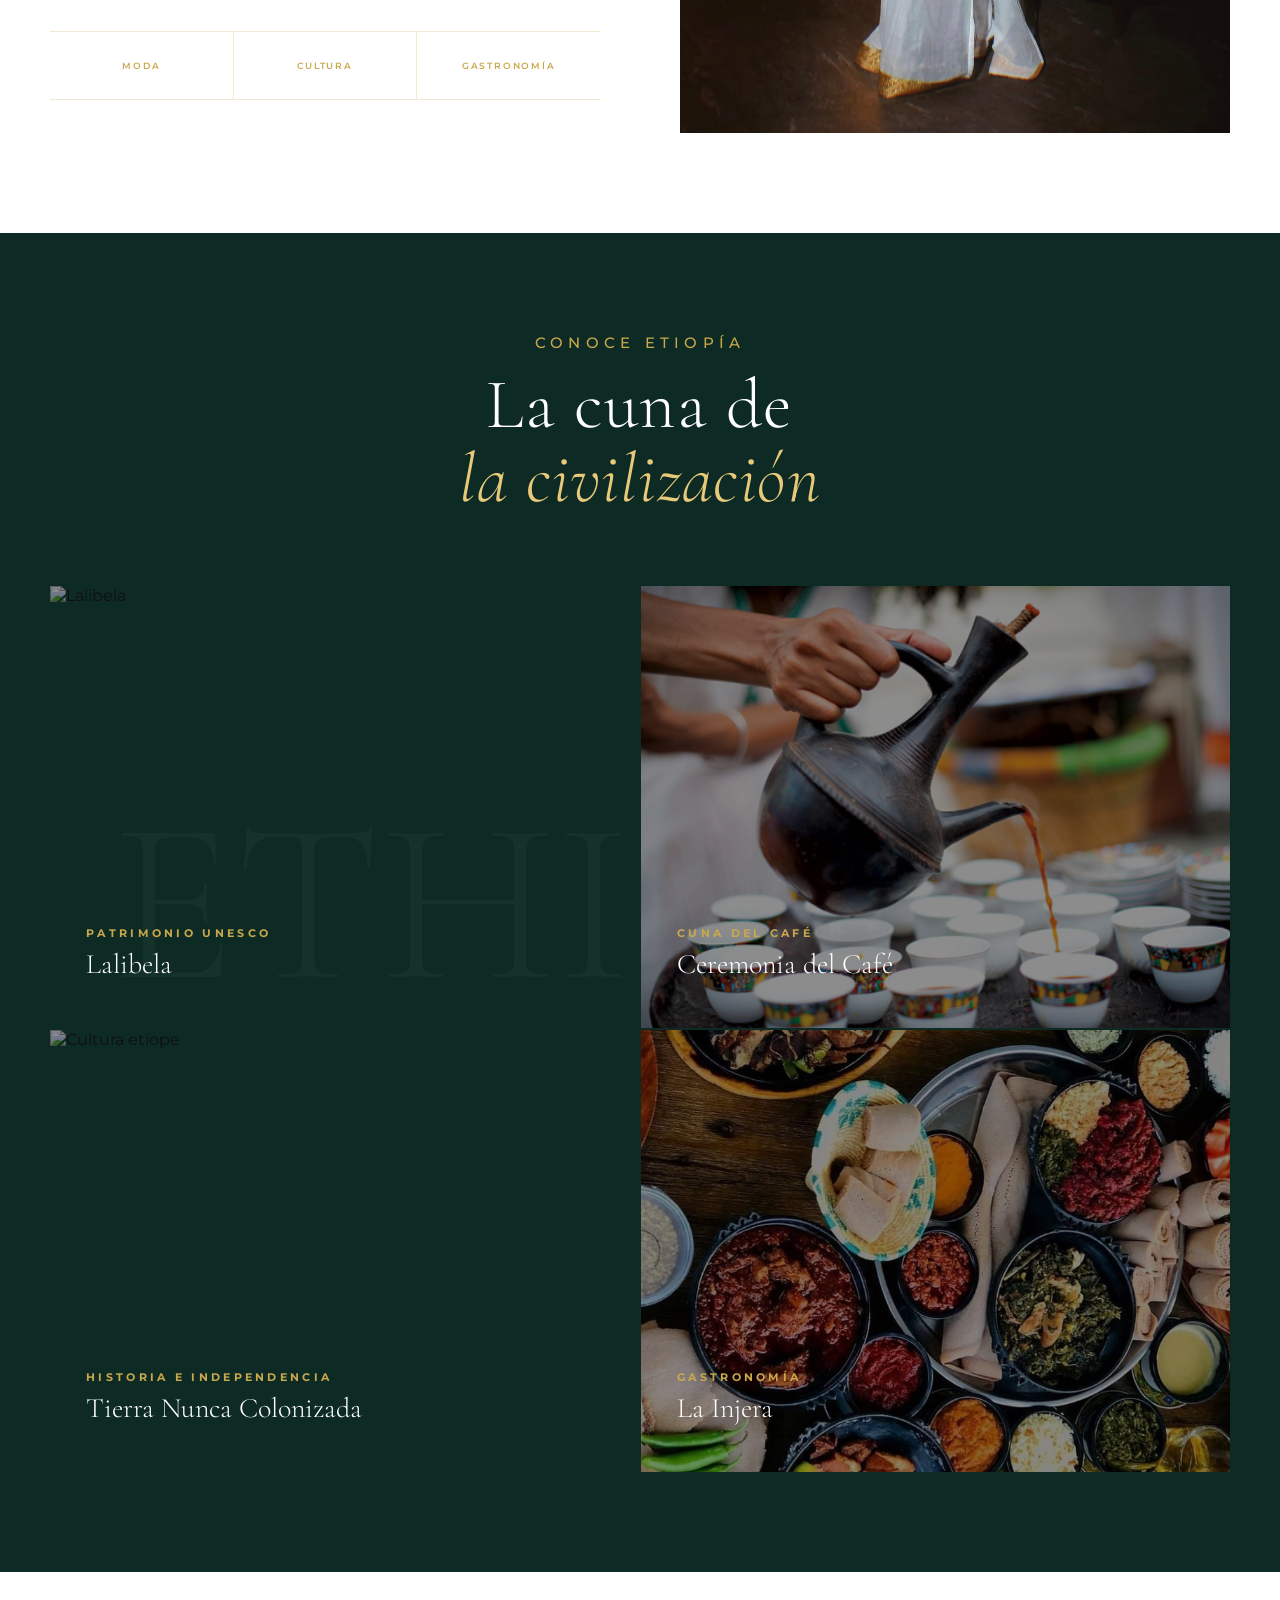
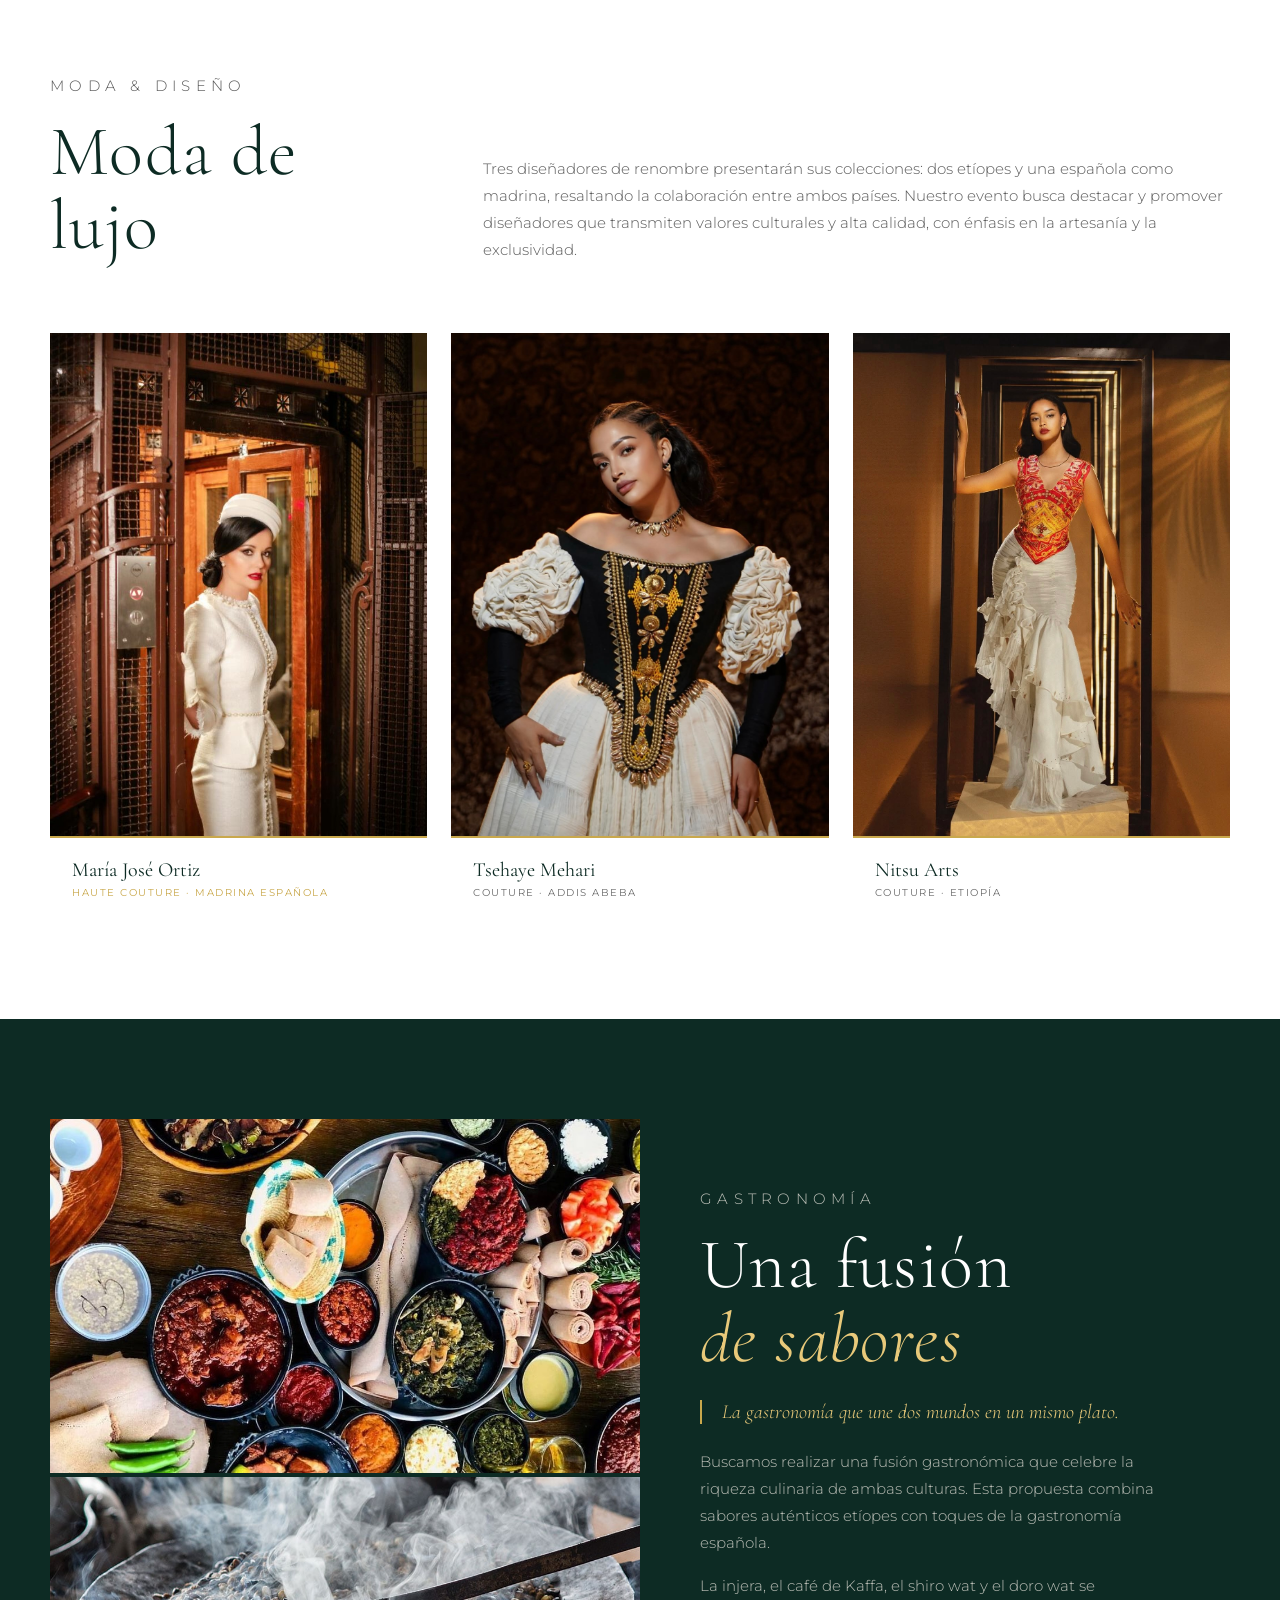
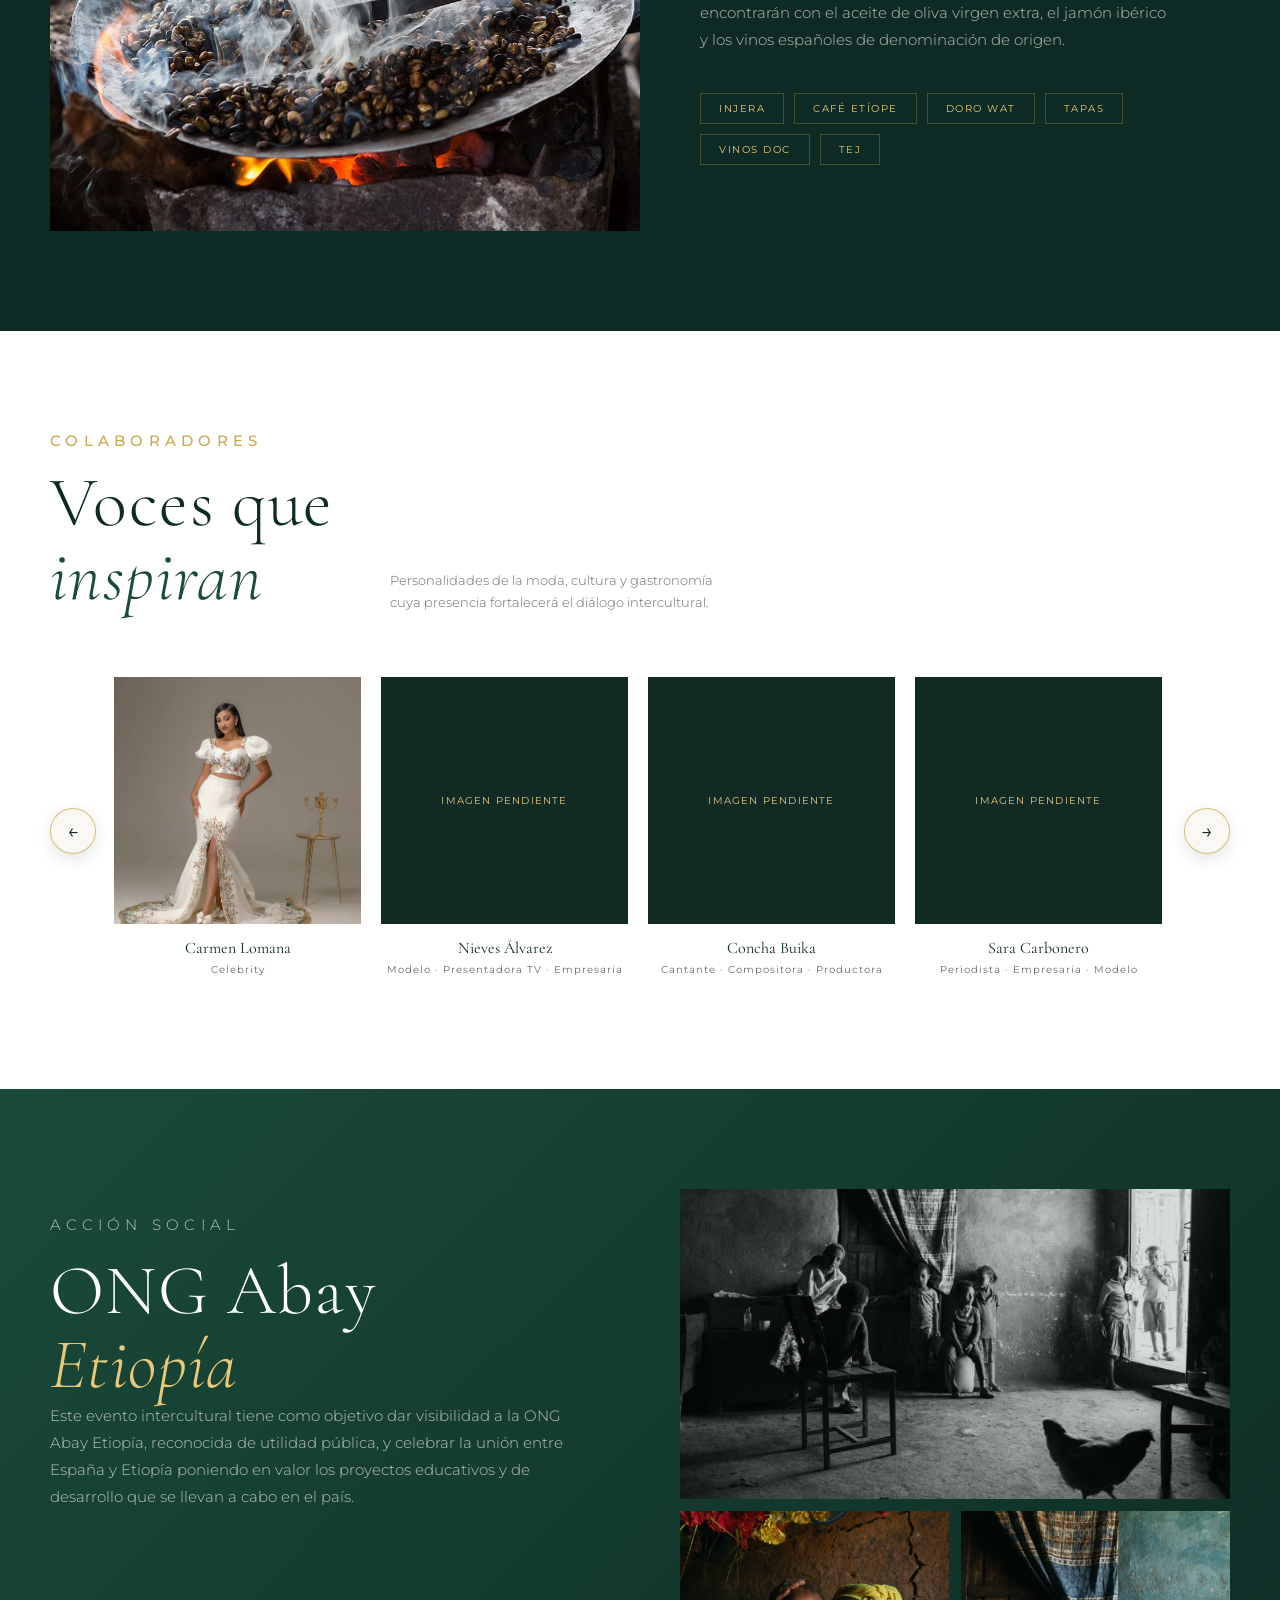
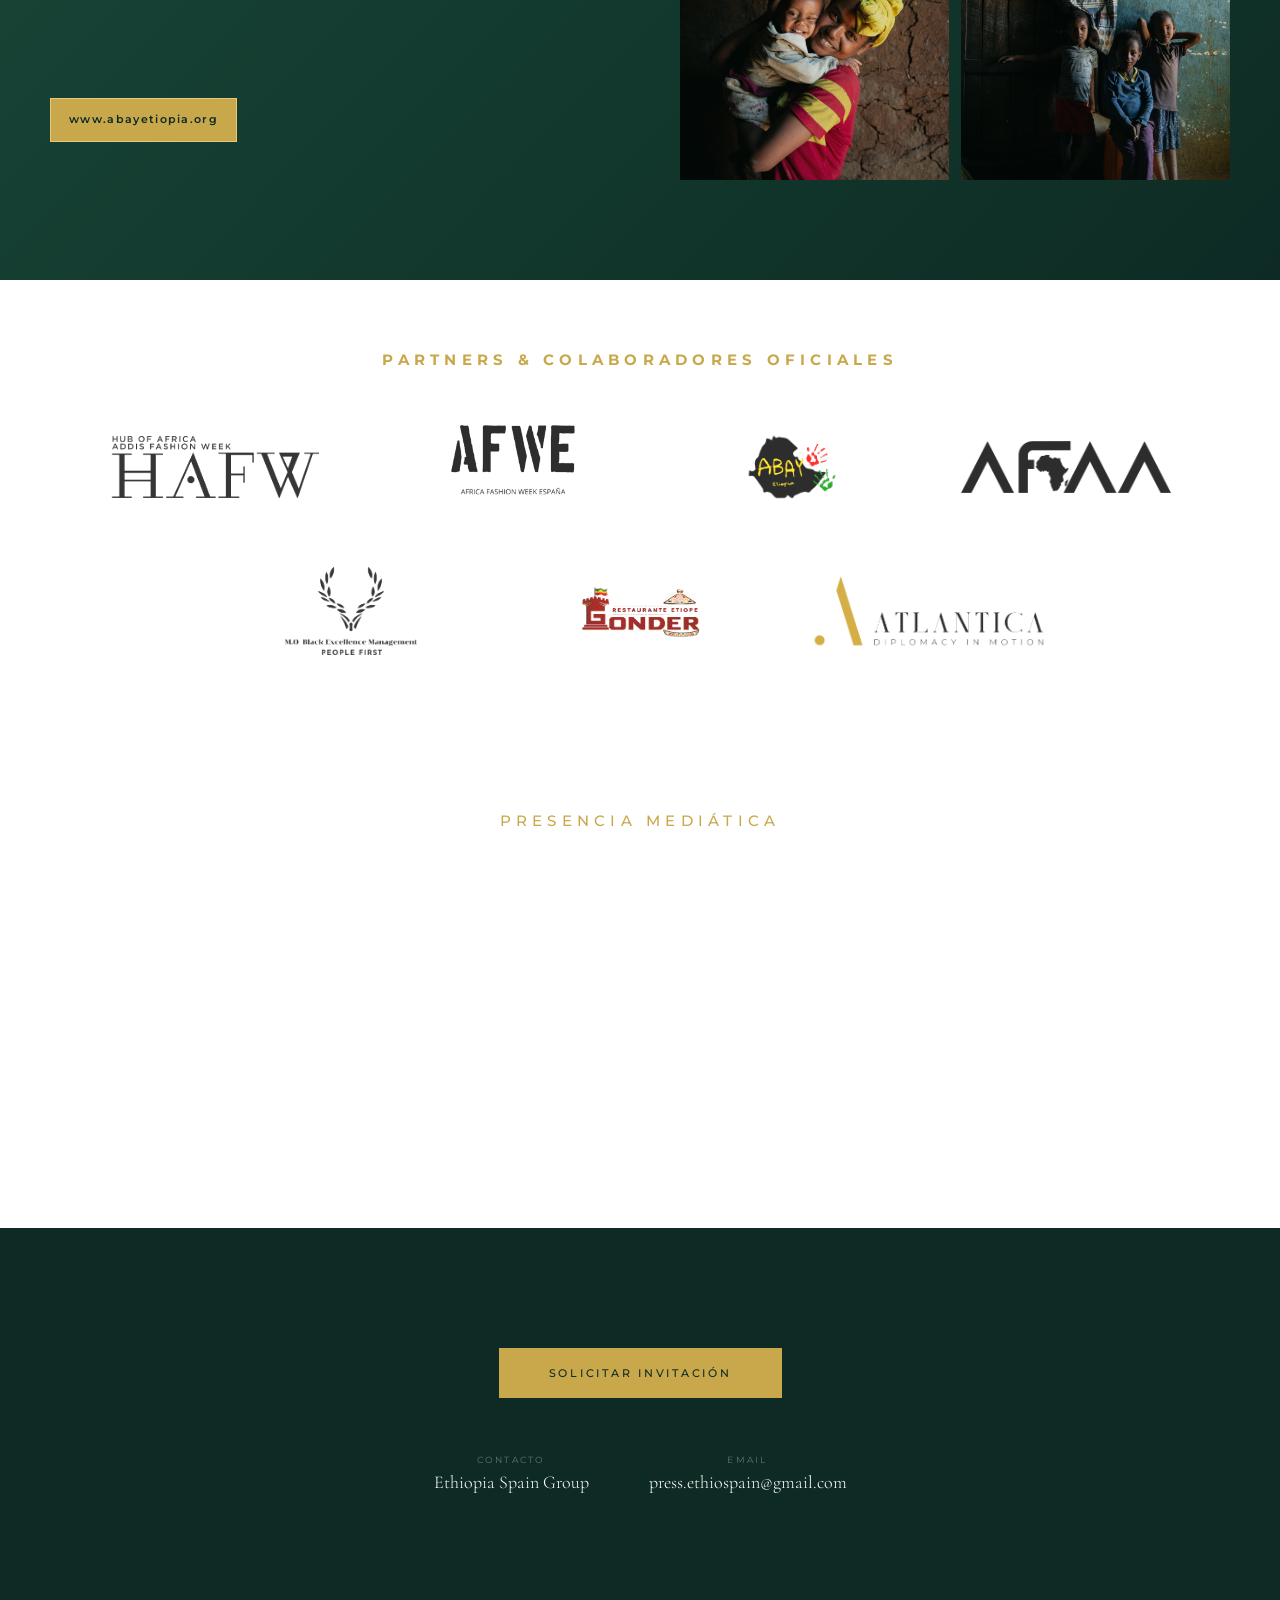
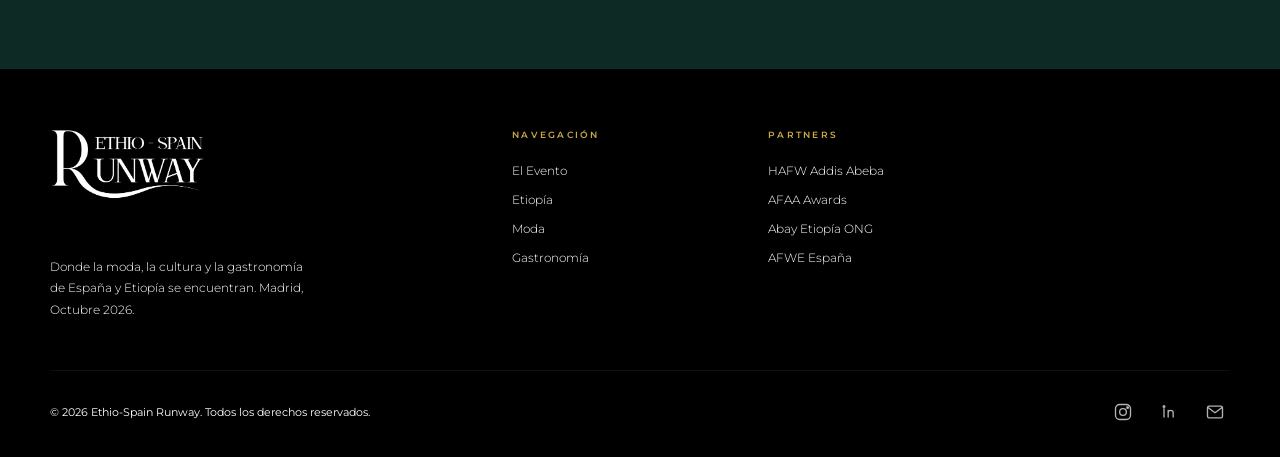
==== commit 2c5f18de: "añadimos los logos" ====
--- a/index.html
+++ b/index.html
@@ -26,8 +26,7 @@
   <!-- NAVIGATION -->
   <nav id="main-nav">
     <a href="#hero" class="nav-logo">
-      <span class="nav-logo-top" data-i18n="nav.eyebrow">Ethio · Spain</span>
-      <span class="nav-logo-main">Runway</span>
+      <img class="nav-logo-image" src="assets/logos/our logo/Ethio Spain Runway White Transparent.png" alt="Ethio-Spain Runway" />
     </a>
     <ul class="nav-links">
       <li><a href="#about" data-i18n="nav.about">El Evento</a></li>
@@ -37,7 +36,7 @@
       <li><a href="#guests" data-i18n="nav.guests">Invitados</a></li>
       <li><a href="#ngo" data-i18n="nav.ngo">ONG Abay</a></li>
     </ul>
-    <a href="#contact" class="nav-cta" data-i18n="nav.cta">Asistir</a>
+    <a href="#contact" class="nav-cta" data-i18n="nav.cta">CONTACTAR</a>
     <button class="hamburger" id="hamburger-btn" aria-label="Menú">
       <span></span><span></span><span></span>
     </button>
@@ -416,9 +415,9 @@
           </p>
         </div>
         <div class="ngo-visual reveal reveal-delay-2">
-          <img src="assets/abay/_MG_2987.jpg" alt="Proyecto educativo de Abay Etiopía" />
-          <img src="assets/abay/_MG_2694.jpg" alt="Familia beneficiaria de Abay Etiopía" />
-          <img src="assets/abay/_MG_2993.jpg" alt="Comunidad infantil de Abay Etiopía" />
+          <img src="assets/abay/abay-2987.jpg" alt="Proyecto educativo de Abay Etiopía" />
+          <img src="assets/abay/abay-2694.jpg" alt="Familia beneficiaria de Abay Etiopía" />
+          <img src="assets/abay/abay-2993.jpg" alt="Comunidad infantil de Abay Etiopía" />
         </div>
       </div>
     </div>
@@ -446,6 +445,9 @@
         </div>
         <div class="partner-logo">
           <img src="assets/logos/Logo Gonder Png.png" alt="Restaurante Etíope Gonder" />
+        </div>
+        <div class="partner-logo partner-logo-atlantica">
+          <img src="assets/logos/A ATLANTICA CULTURAL DIPLOMACY recortado.png" alt="A Atlantica Cultural Diplomacy" />
         </div>
       </div>
     </div>
@@ -457,8 +459,16 @@
       <p class="section-tag section-tag-centered" data-i18n="media.tag">Presencia Mediática</p>
       <h2 class="section-title reveal media-title" data-i18n="media.title">Cobertura <em>internacional</em></h2>
       <div class="media-logos reveal">
-        <span class="media-logo">RTVE</span>
-        <span class="media-logo">Etiopia TV</span>
+        <div class="media-logo-item">
+          <span class="media-logo">RTVE</span>
+        </div>
+        <div class="media-logo-item">
+          <span class="media-logo">Etiopia TV</span>
+        </div>
+        <div class="media-logo-item">
+          <img class="media-logo-image" src="assets/logos/seccion mediatica/Clear Comunication Yellow.png" alt="Clear Communications" />
+          <span class="media-logo">CLEAR COMUNICATION</span>
+        </div>
       </div>
     </div>
   </section>
@@ -466,8 +476,7 @@
   <!-- CONTACT / CTA -->
   <section id="contact">
     <div class="container">
-      <p class="contact-pre" data-i18n="cta.pre">Madrid · Octubre 2026</p>
-      <h2 class="contact-title">Sé parte de<br><em>la historia</em></h2>
+      <a href="mailto:mitiku.marketing@gmail.com" class="btn-primary" data-i18n="cta.btn1">Solicitar Invitación</a>
       <div class="contact-info">
         <div class="contact-item">
           <span class="contact-item-label" data-i18n="cta.label1">Contacto</span>
@@ -478,7 +487,6 @@
           <span class="contact-item-value">press.ethiospain@gmail.com</span>
         </div>
       </div>
-      <a href="mailto:mitiku.marketing@gmail.com" class="btn-primary" data-i18n="cta.btn1">Solicitar Invitación</a>
     </div>
   </section>
 
@@ -487,7 +495,7 @@
     <div class="container">
       <div class="footer-grid">
         <div class="footer-brand">
-          <span class="nav-logo-main">Runway</span>
+          <img class="footer-logo-image" src="assets/logos/our logo/Ethio Spain Runway White Transparent.png" alt="Ethio-Spain Runway" />
           <p data-i18n="footer.tagline">Donde la moda, la cultura y la gastronomía de España y Etiopía se encuentran. Madrid, Octubre 2026.</p>
         </div>
         <div>
@@ -512,9 +520,15 @@
       <div class="footer-bottom">
         <p>© 2026 Ethio-Spain Runway. <span data-i18n="footer.rights">Todos los derechos reservados.</span></p>
         <div class="social-links">
-          <a href="#" target="_blank">Instagram</a>
-          <a href="#" target="_blank">LinkedIn</a>
-          <a href="mailto:mitiku.marketing@gmail.com">Email</a>
+          <a href="#" target="_blank" aria-label="Instagram" title="Instagram">
+            <svg viewBox="0 0 24 24" aria-hidden="true"><rect x="3" y="3" width="18" height="18" rx="5"></rect><circle cx="12" cy="12" r="4"></circle><circle cx="17.5" cy="6.5" r="1"></circle></svg>
+          </a>
+          <a href="#" target="_blank" aria-label="LinkedIn" title="LinkedIn">
+            <svg viewBox="0 0 24 24" aria-hidden="true"><path d="M6 8v10"></path><circle cx="6" cy="5.5" r="1"></circle><path d="M11 18v-5a3 3 0 0 1 6 0v5M11 10v8"></path></svg>
+          </a>
+          <a href="mailto:mitiku.marketing@gmail.com" aria-label="Email" title="Email">
+            <svg viewBox="0 0 24 24" aria-hidden="true"><rect x="3" y="5" width="18" height="14" rx="2"></rect><path d="m4 7 8 6 8-6"></path></svg>
+          </a>
         </div>
       </div>
     </div>
--- a/styles.css
+++ b/styles.css
@@ -79,6 +79,11 @@
   flex-direction: column;
   line-height: 1;
 }
+.nav-logo-image {
+  display: block;
+  width: 150px;
+  height: auto;
+}
 .nav-logo-top {
   font-family: var(--font-body);
   font-size: 9px;
@@ -192,7 +197,7 @@
 .hero-panel:hover img { transform: scale(1.04); }
 .hero-panel-label {
   position: absolute;
-  top: 50%;
+  top: 56%;
   left: 50%;
   transform: translate(-50%, -50%);
   text-align: center;
@@ -226,7 +231,7 @@
 }
 .hero-center {
   position: absolute;
-  top: 50%;
+  top: 56%;
   left: 50%;
   transform: translate(-50%, -50%);
   z-index: 3;
@@ -359,7 +364,7 @@
 .section-title.light em { color: var(--gold-light); }
 
 /* ===== ABOUT SECTION ===== */
-#about { background: var(--warm-white); }
+#about { background: #ffffff; }
 .about-grid {
   display: grid;
   grid-template-columns: 1fr 1fr;
@@ -528,8 +533,8 @@
 }
 .ethiopia-card-tag {
   font-family: var(--font-body);
-  font-size: 9px;
-  font-weight: 500;
+  font-size: 11px;
+  font-weight: 700;
   letter-spacing: 0.3em;
   text-transform: uppercase;
   color: var(--gold);
@@ -551,7 +556,7 @@
 }
 
 /* ===== FASHION SECTION ===== */
-#fashion { background: var(--cream); }
+#fashion { background: #ffffff; }
 .fashion-intro {
   display: grid;
   grid-template-columns: 1fr 2fr;
@@ -571,7 +576,7 @@
   gap: 24px;
 }
 .designer-card {
-  background: white;
+  background: transparent;
   overflow: hidden;
   transition: transform 0.4s, box-shadow 0.4s;
   cursor: pointer;
@@ -812,7 +817,7 @@
 }
 
 /* ===== GUESTS ===== */
-#guests { background: var(--cream); }
+#guests { background: #ffffff; }
 .guests-header {
   display: flex;
   justify-content: flex-start;
@@ -926,7 +931,7 @@
 
 /* ===== PARTNERS ===== */
 #partners {
-  background: var(--cream);
+  background: #ffffff;
   padding: 70px 0;
 }
 .partners-label {
@@ -971,12 +976,14 @@
   filter: contrast(1.15);
 }
 .partner-logo-afwe,
-.partner-logo-black-excellence {
+.partner-logo-black-excellence,
+.partner-logo-atlantica {
   width: 240px;
   height: 100px;
 }
 .partner-logo-afwe img,
-.partner-logo-black-excellence img {
+.partner-logo-black-excellence img,
+.partner-logo-atlantica img {
   max-height: 88px;
 }
 .partner-text {
@@ -988,7 +995,7 @@
 }
 
 /* ===== MEDIA ===== */
-#media { background: var(--warm-white); }
+#media { background: #ffffff; }
 .media-section {
   padding: 80px 0;
 }
@@ -1006,6 +1013,13 @@
   align-items: center;
   margin-top: 50px;
 }
+.media-logo-item {
+  display: flex;
+  min-width: 150px;
+  flex-direction: column;
+  align-items: center;
+  gap: 0;
+}
 .media-logo {
   font-family: var(--font-body);
   font-size: 13px;
@@ -1014,6 +1028,11 @@
   text-transform: uppercase;
   color: var(--text-muted);
   transition: color 0.3s;
+}
+.media-logo-image {
+  width: 260px;
+  height: 176px;
+  object-fit: contain;
 }
 .media-logo:hover { color: var(--deep-green); }
 
@@ -1097,7 +1116,7 @@
 
 /* ===== CONTACT / CTA ===== */
 #contact {
-  background: var(--charcoal);
+  background: var(--deep-green);
   text-align: center;
   padding: 120px 0;
 }
@@ -1112,7 +1131,7 @@
 }
 .contact-title {
   font-family: var(--font-display);
-  font-size: clamp(42px, 6vw, 88px);
+  font-size: clamp(28px, 4vw, 59px);
   font-weight: 300;
   color: white;
   letter-spacing: 0.04em;
@@ -1184,8 +1203,8 @@
 
 /* ===== FOOTER ===== */
 footer {
-  background: #0a1f1a;
-  color: rgba(245,240,232,0.5);
+  background: #000000;
+  color: #ffffff;
   padding: 60px 0 30px;
 }
 .footer-grid {
@@ -1199,6 +1218,12 @@
   margin-bottom: 16px;
   display: block;
 }
+.footer-logo-image {
+  display: block;
+  width: 190px;
+  height: auto;
+  margin-bottom: 16px;
+}
 .footer-brand p {
   font-size: 12px;
   font-weight: 300;
@@ -1240,14 +1265,26 @@
 }
 .social-links {
   display: flex;
-  gap: 20px;
+  align-items: center;
+  gap: 16px;
 }
 .social-links a {
-  font-size: 11px;
-  letter-spacing: 0.1em;
-  text-transform: uppercase;
-  color: rgba(245,240,232,0.4);
+  display: inline-flex;
+  width: 30px;
+  height: 30px;
+  align-items: center;
+  justify-content: center;
+  color: rgba(255,255,255,0.7);
   transition: color 0.3s;
+}
+.social-links svg {
+  width: 20px;
+  height: 20px;
+  fill: none;
+  stroke: currentColor;
+  stroke-width: 1.6;
+  stroke-linecap: round;
+  stroke-linejoin: round;
 }
 .social-links a:hover { color: var(--gold-light); }
 
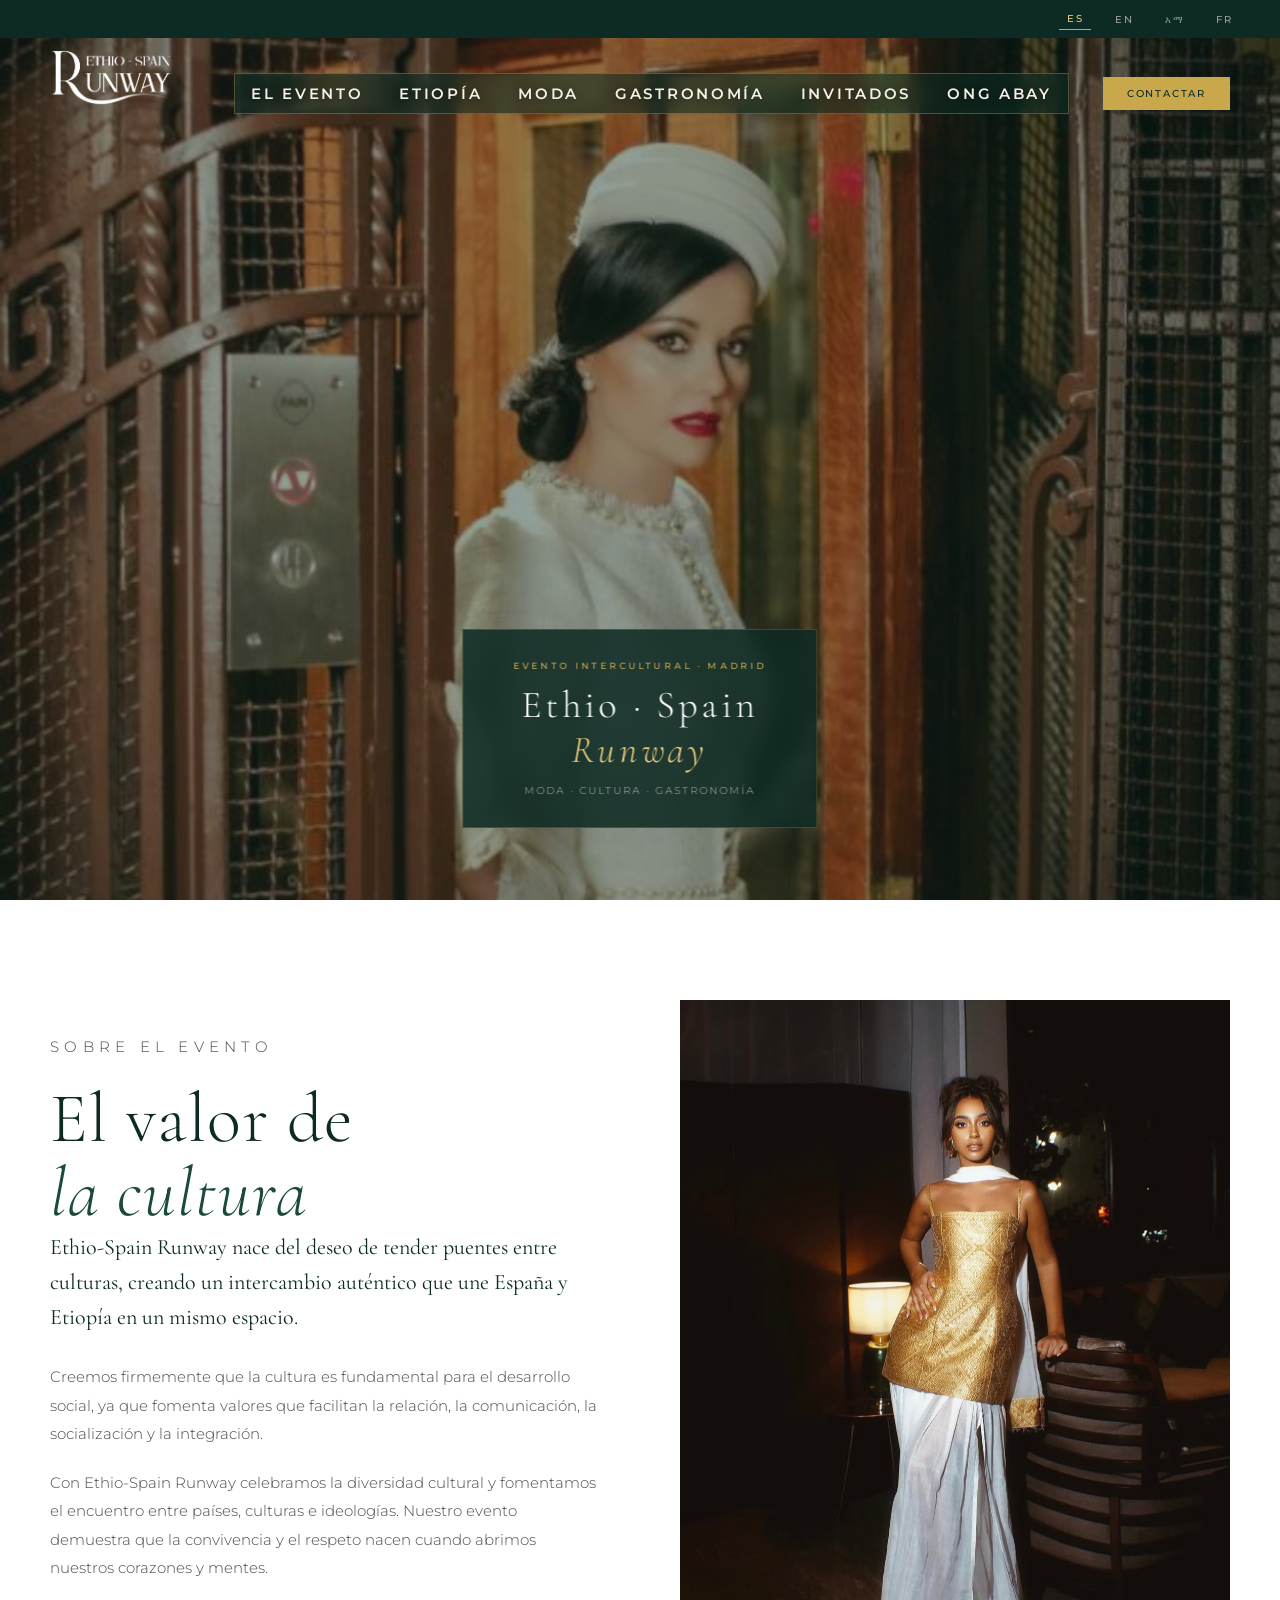
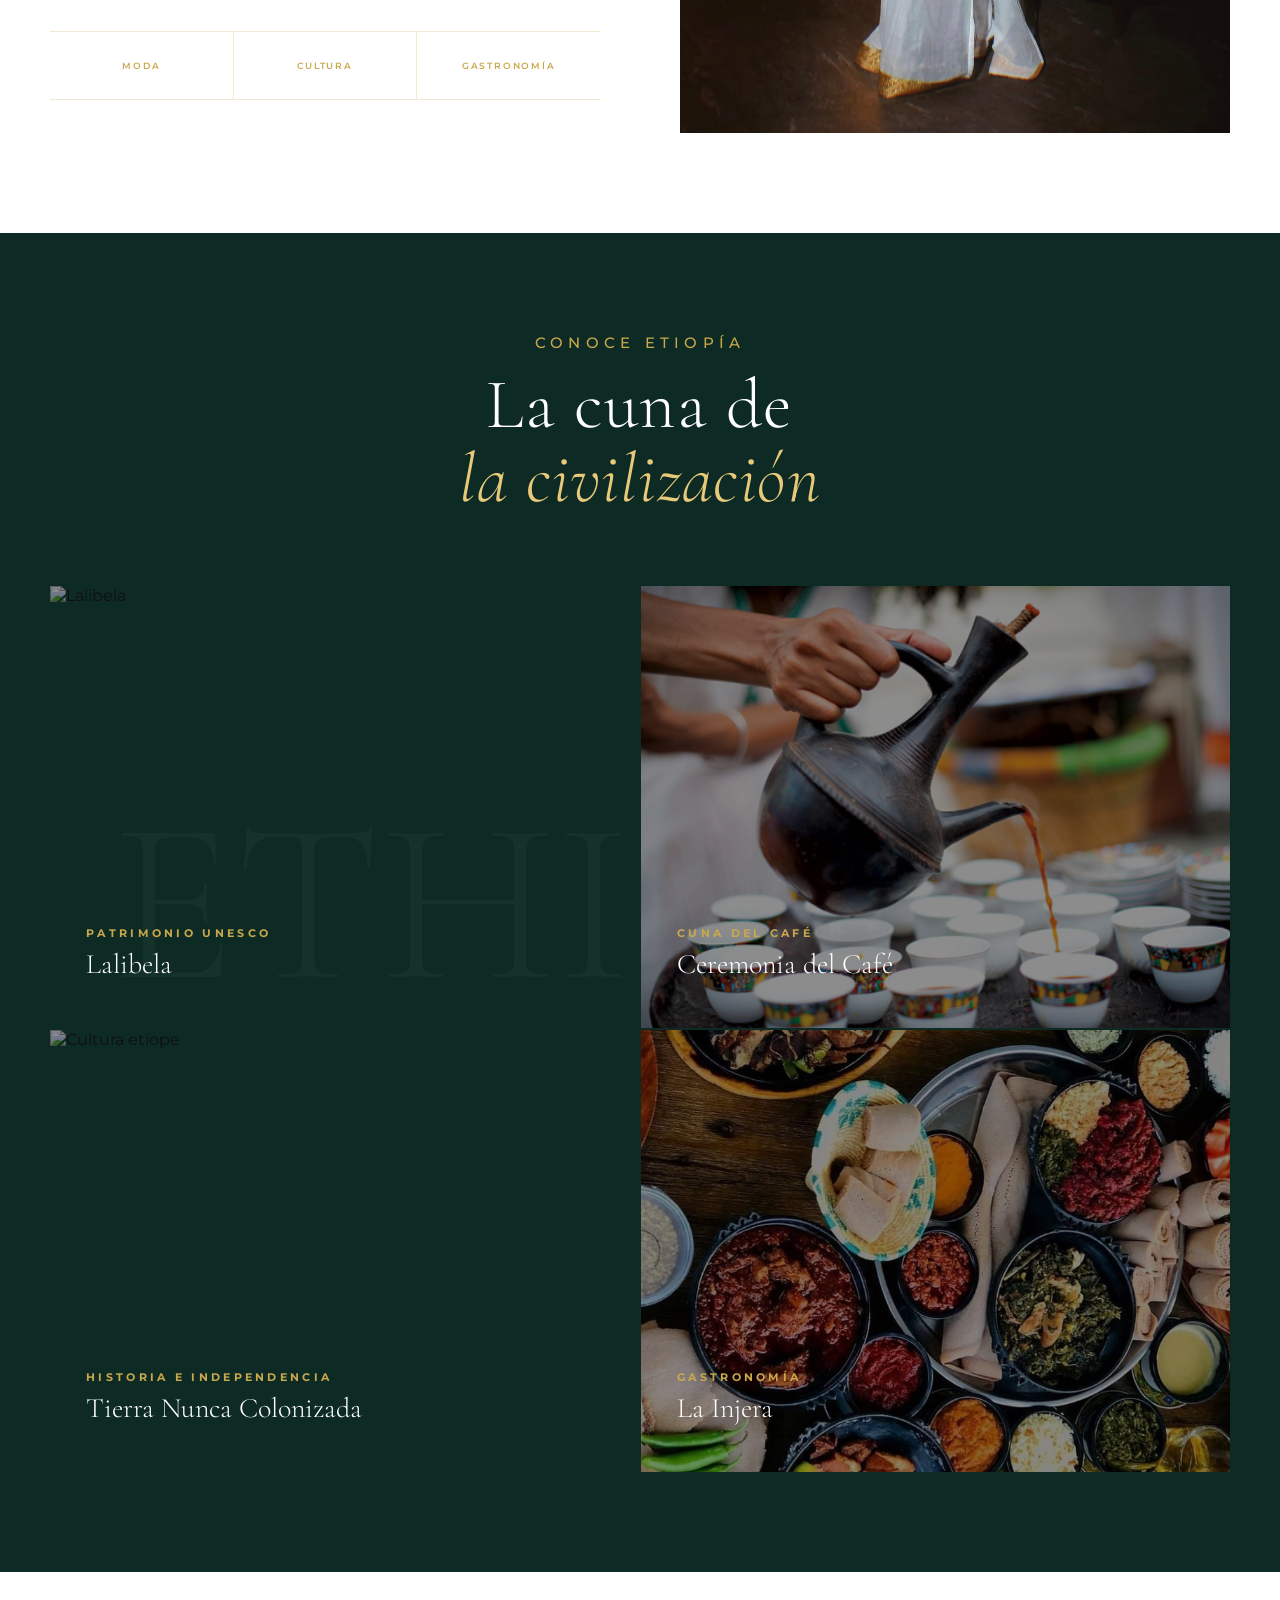
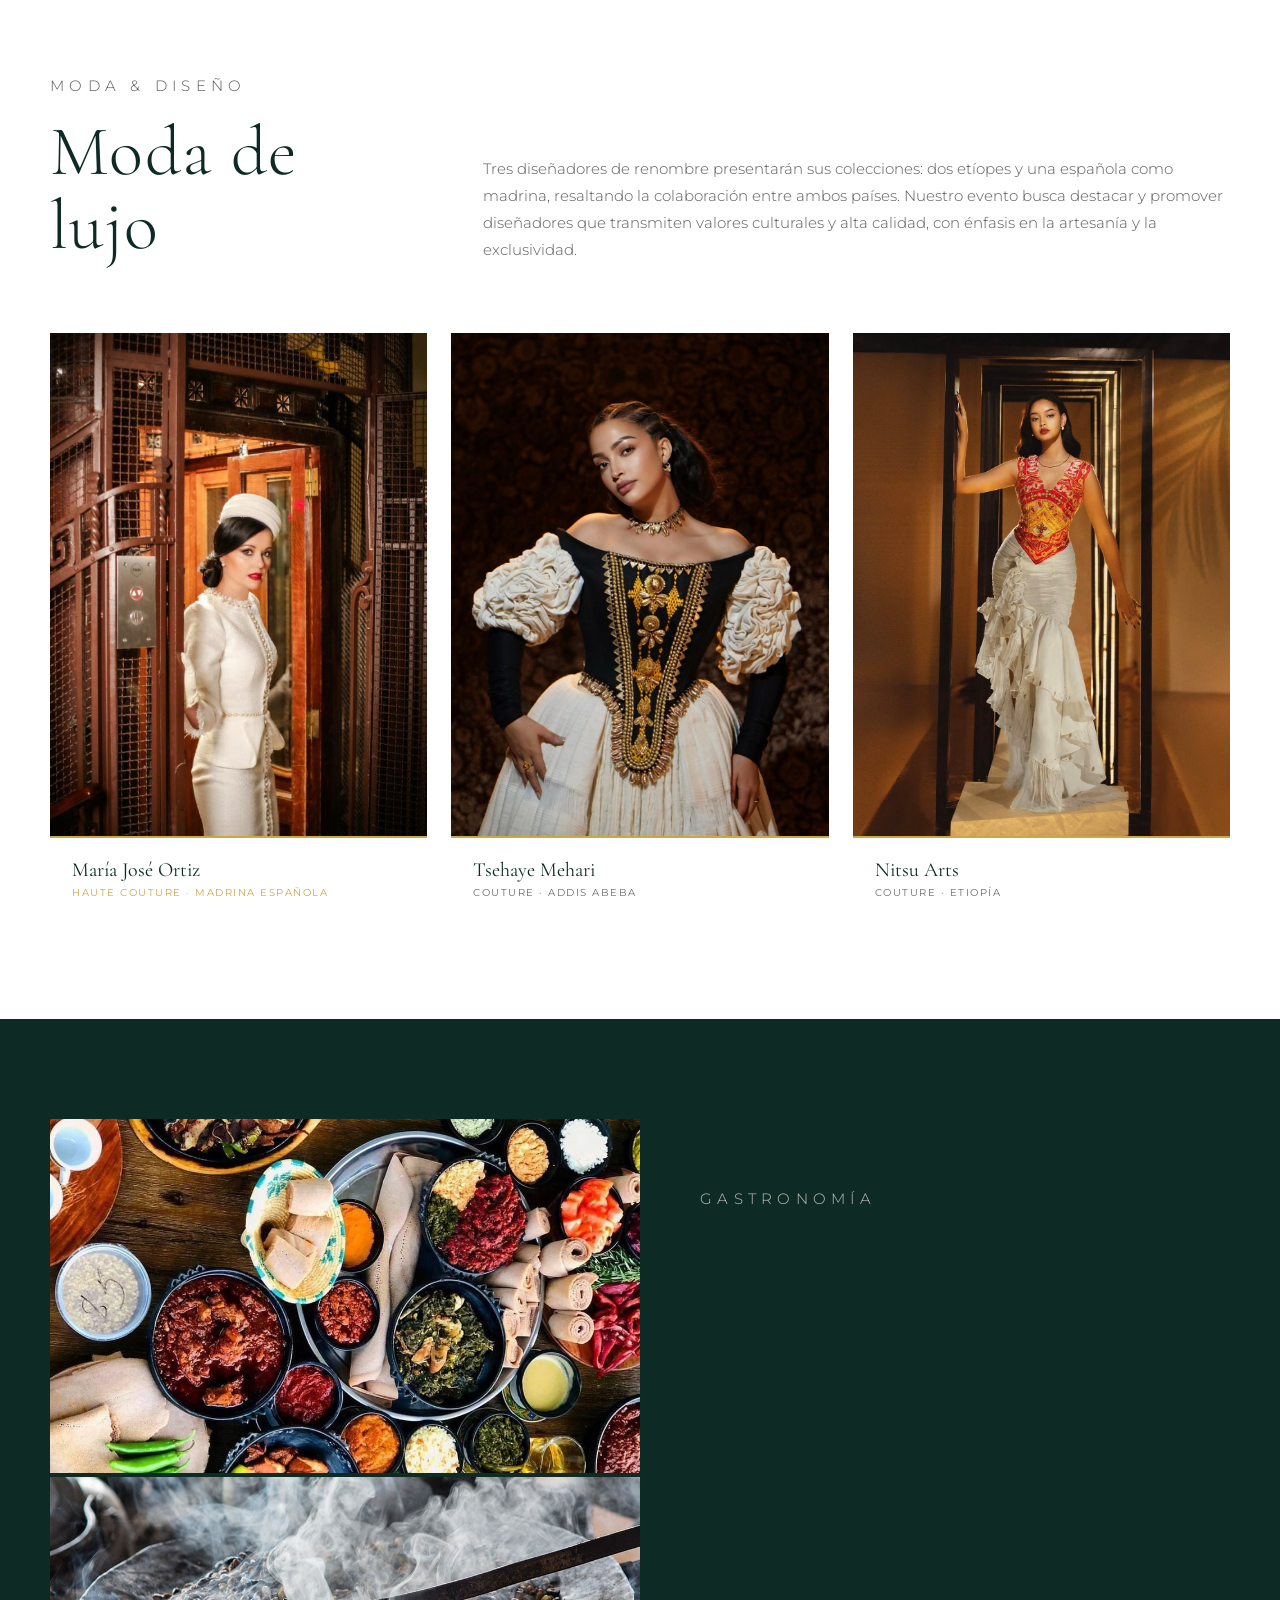
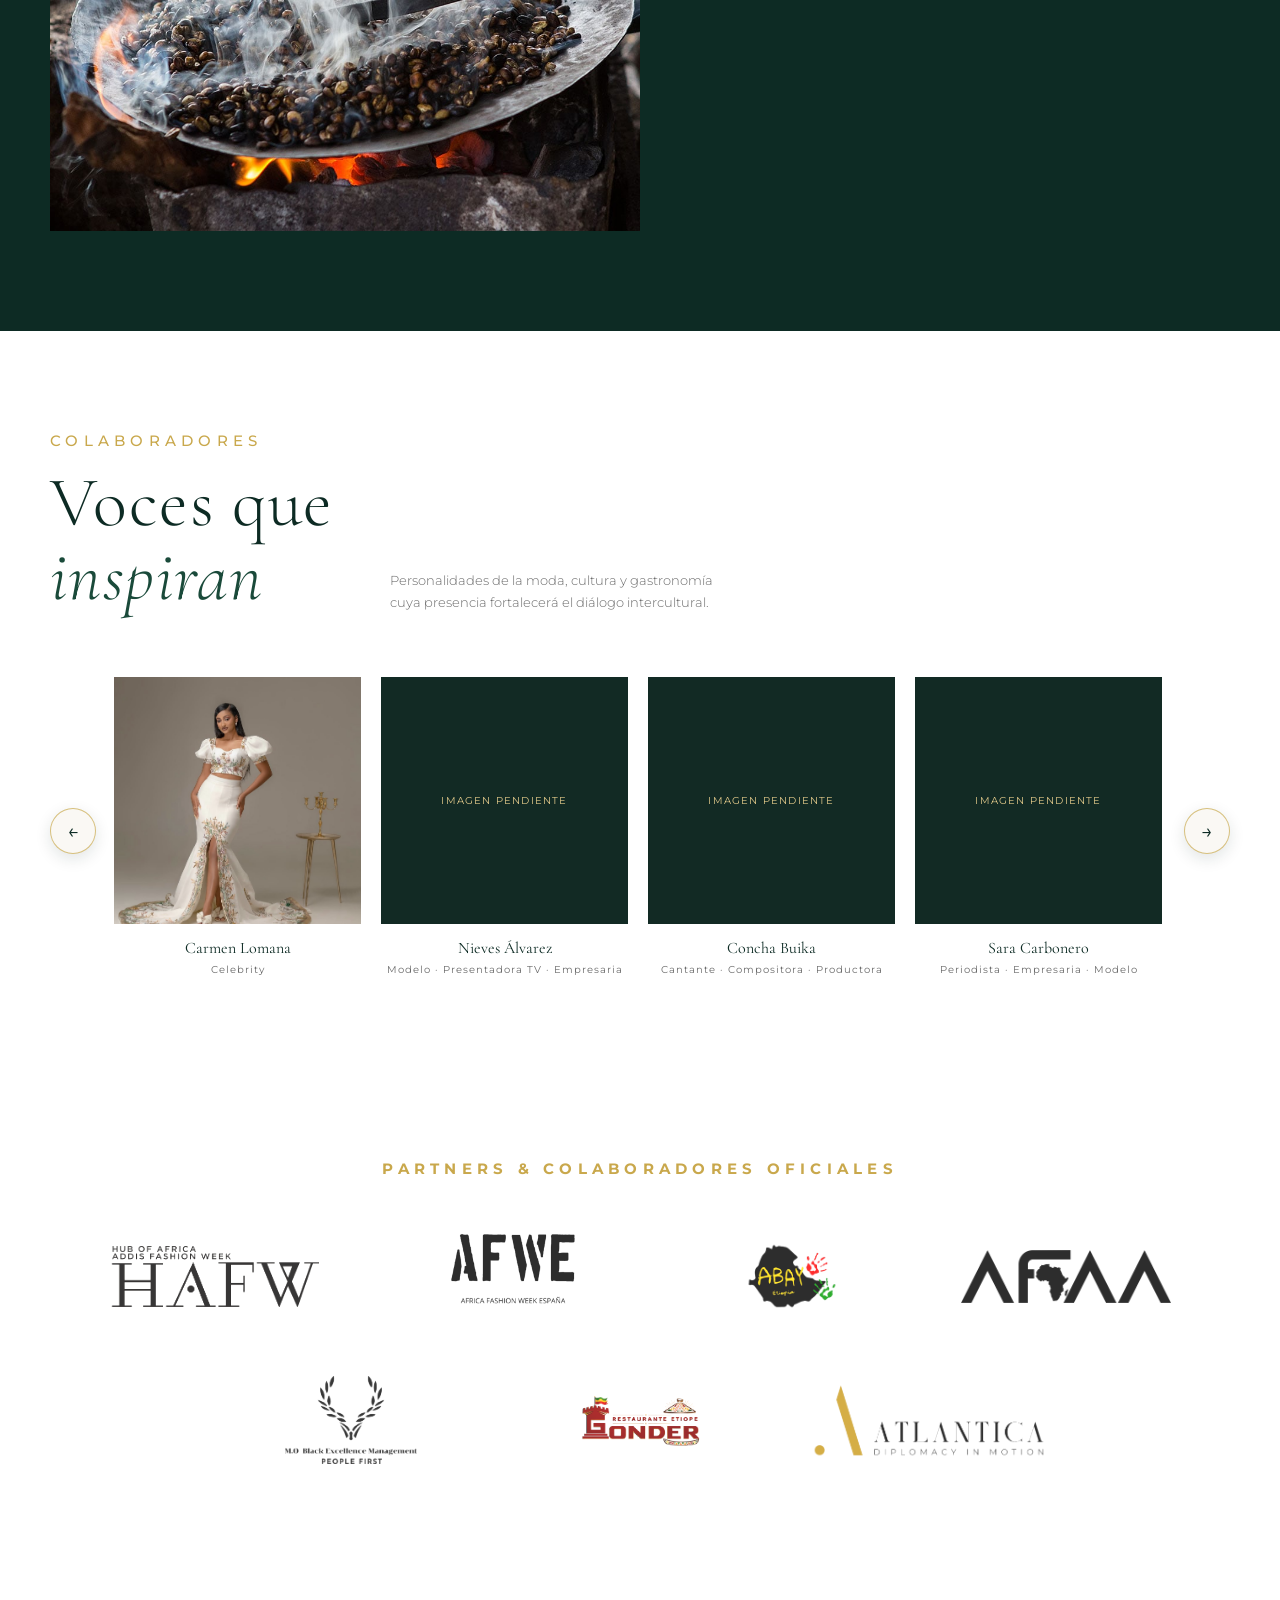
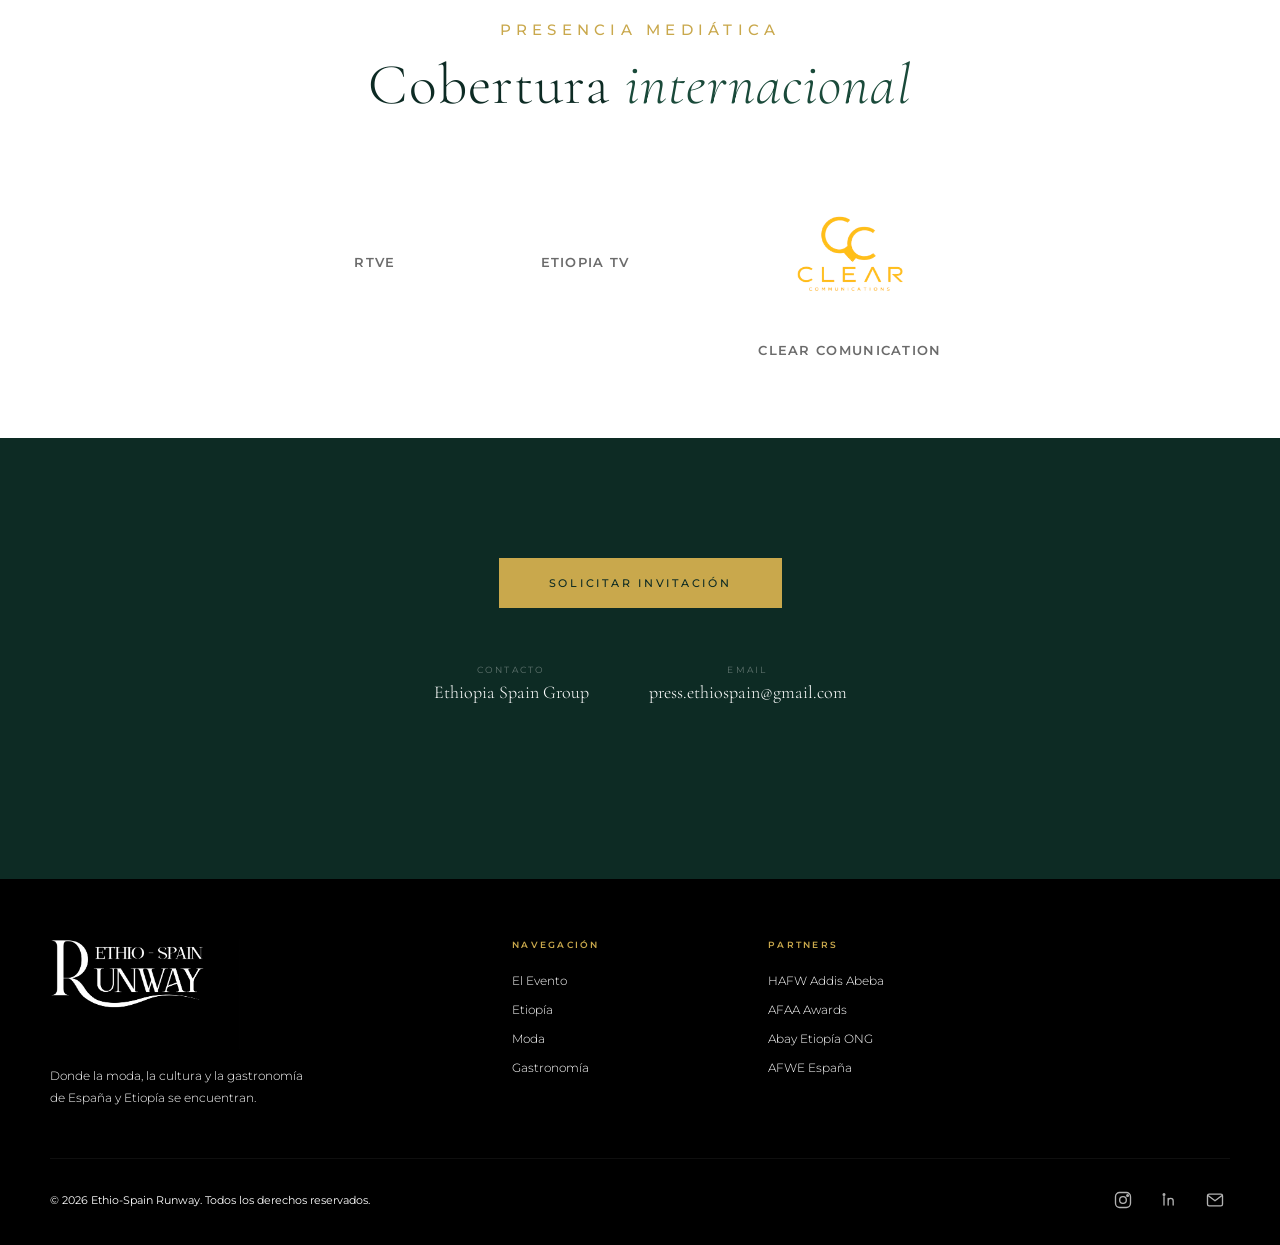
==== commit 7455521d: "popup" ====
--- a/index.html
+++ b/index.html
@@ -4,7 +4,8 @@
   <meta charset="UTF-8" />
   <meta name="viewport" content="width=device-width, initial-scale=1.0" />
   <title>Ethio-Spain Runway — Evento Intercultural Hispano-Etíope</title>
-  <meta name="description" content="Ethio-Spain Runway: donde la moda, la cultura y la gastronomía de España y Etiopía se encuentran. Madrid, Octubre 2026." />
+  <meta name="description" content="Ethio-Spain Runway: donde la moda, la cultura y la gastronomía de España y Etiopía se encuentran." />
+  <link rel="icon" type="image/jpeg" href="assets/logos/our%20logo/Ethio%20Spain%20Runway%20White%20BG.jpg" />
 
   <!-- Fonts -->
   <link rel="preconnect" href="https://fonts.googleapis.com" />
@@ -34,7 +35,7 @@
       <li><a href="#fashion" data-i18n="nav.fashion">Moda</a></li>
       <li><a href="#gastronomy" data-i18n="nav.gastronomy">Gastronomía</a></li>
       <li><a href="#guests" data-i18n="nav.guests">Invitados</a></li>
-      <li><a href="#ngo" data-i18n="nav.ngo">ONG Abay</a></li>
+      <li><a class="abay-popup-link" href="abay.html" target="_blank" rel="noopener" data-i18n="nav.ngo">ONG Abay</a></li>
     </ul>
     <a href="#contact" class="nav-cta" data-i18n="nav.cta">CONTACTAR</a>
     <button class="hamburger" id="hamburger-btn" aria-label="Menú">
@@ -49,6 +50,7 @@
     <a href="#fashion" onclick="closeMobileMenu()" data-i18n="nav.fashion">Moda</a>
     <a href="#gastronomy" onclick="closeMobileMenu()" data-i18n="nav.gastronomy">Gastronomía</a>
     <a href="#guests" onclick="closeMobileMenu()" data-i18n="nav.guests">Invitados</a>
+    <a class="abay-popup-link" href="abay.html" target="_blank" rel="noopener" onclick="closeMobileMenu()" data-i18n="nav.ngo">ONG Abay</a>
     <a href="#contact" onclick="closeMobileMenu()" data-i18n="nav.cta">Asistir</a>
   </div>
 
@@ -57,31 +59,13 @@
     <div class="hero-bg"></div>
     <div class="hero-split">
       <div class="hero-panel">
-        <img src="assets/TRADICION ETIOPE.jpg" alt="Tradición etíope" loading="eager" />
-        <div class="hero-panel-label">
-          <span data-i18n="hero.label.ethiopia">Etiopía</span>
-          <h2>ኢትዮጵያ</h2>
-        </div>
-      </div>
-      <div class="hero-panel">
-        <img src="assets/modelos/maria-jose-ortiz-disenadora-1.jpg" alt="Moda española" loading="eager" />
-        <div class="hero-panel-label">
-          <span data-i18n="hero.label.spain">España</span>
-          <h2>España</h2>
-        </div>
-      </div>
-    </div>
-    <div class="hero-divider"></div>
+        <img src="assets/modelos/maria-jose-ortiz-disenadora-1.jpg" alt="María José Ortiz, diseñadora de moda española" loading="eager" />
+      </div>
+    </div>
     <div class="hero-center">
-      <p class="hero-center-eyebrow" data-i18n="hero.eyebrow">Evento Intercultural · Madrid 2026</p>
+      <p class="hero-center-eyebrow" data-i18n="hero.eyebrow">Evento Intercultural · Madrid</p>
       <h1 class="hero-center-title">Ethio · Spain<br><em>Runway</em></h1>
       <p class="hero-center-sub" data-i18n="hero.sub">Moda · Cultura · Gastronomía</p>
-    </div>
-    <div class="hero-bottom">
-      <div class="hero-date-badge">
-        <span class="day">22 – 24</span>
-        <span class="month" data-i18n="hero.month">Octubre 2026 · Madrid</span>
-      </div>
     </div>
   </section>
 
@@ -242,9 +226,7 @@
           <div class="program-days program-days-spaced">
             <div class="program-day active reveal">
               <div class="program-day-header">
-                <span class="program-day-num">22</span>
                 <div class="program-day-name">
-                  <span class="weekday" data-i18n="prog.day1.weekday">Jueves · Octubre</span>
                   <span class="title" data-i18n="prog.day1.title">Cocktail Inaugural</span>
                 </div>
               </div>
@@ -265,9 +247,7 @@
             </div>
             <div class="program-day reveal reveal-delay-1">
               <div class="program-day-header">
-                <span class="program-day-num">23</span>
                 <div class="program-day-name">
-                  <span class="weekday" data-i18n="prog.day2.weekday">Viernes · Octubre</span>
                   <span class="title" data-i18n="prog.day2.title">Gala Intercultural</span>
                 </div>
               </div>
@@ -288,9 +268,7 @@
             </div>
             <div class="program-day reveal reveal-delay-2">
               <div class="program-day-header">
-                <span class="program-day-num">24</span>
                 <div class="program-day-name">
-                  <span class="weekday" data-i18n="prog.day3.weekday">Sábado · Octubre</span>
                   <span class="title" data-i18n="prog.day3.title">Visitas Guiadas</span>
                 </div>
               </div>
@@ -396,33 +374,6 @@
     </div>
   </section>
 
-  <!-- NGO ABAY -->
-  <section id="ngo">
-    <div class="container">
-      <div class="ngo-grid">
-        <div class="ngo-content">
-          <p class="section-tag" data-i18n="ngo.tag">Acción Social</p>
-          <h2 class="section-title light reveal" data-i18n="ngo.title">ONG Abay<br><em>Etiopía</em></h2>
-          <p class="reveal" data-i18n="ngo.text1">Este evento intercultural tiene como objetivo dar visibilidad a la ONG Abay Etiopía, reconocida de utilidad pública, y celebrar la unión entre España y Etiopía poniendo en valor los proyectos educativos y de desarrollo que se llevan a cabo en el país.</p>
-          <p class="reveal" data-i18n="ngo.text2">Abay es una ONG española fundada en 2009 que trabaja en Etiopía combatiendo la pobreza mediante proyectos de educación, sanidad y desarrollo comunitario en Walmara y Addis Abeba.</p>
-          <div class="ngo-programs reveal">
-            <span class="ngo-program" data-i18n="ngo.p1">Educación</span>
-            <span class="ngo-program" data-i18n="ngo.p2">Salud</span>
-            <span class="ngo-program" data-i18n="ngo.p3">Desarrollo Comunitario</span>
-          </div>
-          <p class="ngo-website">
-            <a href="https://www.abayetiopia.org" target="_blank">www.abayetiopia.org</a>
-          </p>
-        </div>
-        <div class="ngo-visual reveal reveal-delay-2">
-          <img src="assets/abay/abay-2987.jpg" alt="Proyecto educativo de Abay Etiopía" />
-          <img src="assets/abay/abay-2694.jpg" alt="Familia beneficiaria de Abay Etiopía" />
-          <img src="assets/abay/abay-2993.jpg" alt="Comunidad infantil de Abay Etiopía" />
-        </div>
-      </div>
-    </div>
-  </section>
-
   <!-- PARTNERS -->
   <section id="partners">
     <div class="container">
@@ -496,7 +447,7 @@
       <div class="footer-grid">
         <div class="footer-brand">
           <img class="footer-logo-image" src="assets/logos/our logo/Ethio Spain Runway White Transparent.png" alt="Ethio-Spain Runway" />
-          <p data-i18n="footer.tagline">Donde la moda, la cultura y la gastronomía de España y Etiopía se encuentran. Madrid, Octubre 2026.</p>
+          <p data-i18n="footer.tagline">Donde la moda, la cultura y la gastronomía de España y Etiopía se encuentran.</p>
         </div>
         <div>
           <p class="footer-col-title" data-i18n="footer.col1">Navegación</p>
--- a/styles.css
+++ b/styles.css
@@ -181,7 +181,7 @@
   position: absolute;
   inset: 0;
   display: grid;
-  grid-template-columns: 1fr 1fr;
+  grid-template-columns: 1fr;
 }
 .hero-panel {
   position: relative;
@@ -221,19 +221,11 @@
   letter-spacing: 0.06em;
   line-height: 1;
 }
-.hero-divider {
-  position: absolute;
-  top: 0; bottom: 0;
-  left: 50%;
-  width: 1px;
-  background: linear-gradient(to bottom, transparent, var(--gold) 30%, var(--gold) 70%, transparent);
-  z-index: 2;
-}
 .hero-center {
   position: absolute;
-  top: 56%;
+  bottom: 8%;
   left: 50%;
-  transform: translate(-50%, -50%);
+  transform: translateX(-50%);
   z-index: 3;
   text-align: center;
   background: rgba(13,43,36,0.85);
@@ -271,36 +263,6 @@
   color: rgba(245,240,232,0.7);
   text-transform: uppercase;
   margin-top: 10px;
-}
-.hero-bottom {
-  position: relative;
-  z-index: 4;
-  width: 100%;
-  display: flex;
-  justify-content: space-between;
-  align-items: flex-end;
-  padding: 0 50px 50px;
-}
-.hero-date-badge {
-  display: none;
-  flex-direction: column;
-  border-left: 2px solid var(--gold);
-  padding-left: 16px;
-}
-.hero-date-badge .day {
-  font-family: var(--font-display);
-  font-size: 52px;
-  font-weight: 300;
-  color: white;
-  line-height: 1;
-}
-.hero-date-badge .month {
-  font-family: var(--font-body);
-  font-size: 10px;
-  font-weight: 500;
-  letter-spacing: 0.25em;
-  color: var(--gold-light);
-  text-transform: uppercase;
 }
 .hero-scroll {
   display: flex;
@@ -672,23 +634,9 @@
   gap: 16px;
   margin-bottom: 14px;
 }
-.program-day-num {
-  font-family: var(--font-display);
-  font-size: 52px;
-  font-weight: 300;
-  color: var(--gold);
-  line-height: 1;
-}
 .program-day-name {
   display: flex;
   flex-direction: column;
-}
-.program-day-name .weekday {
-  font-family: var(--font-body);
-  font-size: 9px;
-  letter-spacing: 0.25em;
-  text-transform: uppercase;
-  color: rgba(255,255,255,0.4);
 }
 .program-day-name .title {
   font-family: var(--font-display);
@@ -1040,6 +988,14 @@
 #ngo {
   background: linear-gradient(135deg, var(--mid-green) 0%, var(--deep-green) 100%);
   color: white;
+}
+.abay-popup-page #ngo {
+  min-height: 100vh;
+  padding-top: 130px;
+}
+.abay-popup-close {
+  margin-left: 12px;
+  border-left: 1px solid rgba(245,240,232,0.25) !important;
 }
 .ngo-grid {
   display: grid;
@@ -1342,10 +1298,6 @@
   .nav-links, .nav-cta { display: none; }
   .hamburger { display: flex; }
   .hero-center { padding: 20px 28px; width: 90%; }
-  .hero-bottom { padding: 0 24px 32px; }
-  .hero-split { grid-template-columns: 1fr; }
-  .hero-panel:first-child { display: none; }
-  .hero-divider { display: none; }
   section { padding: 70px 0; }
   .guests-header {
     flex-direction: column;
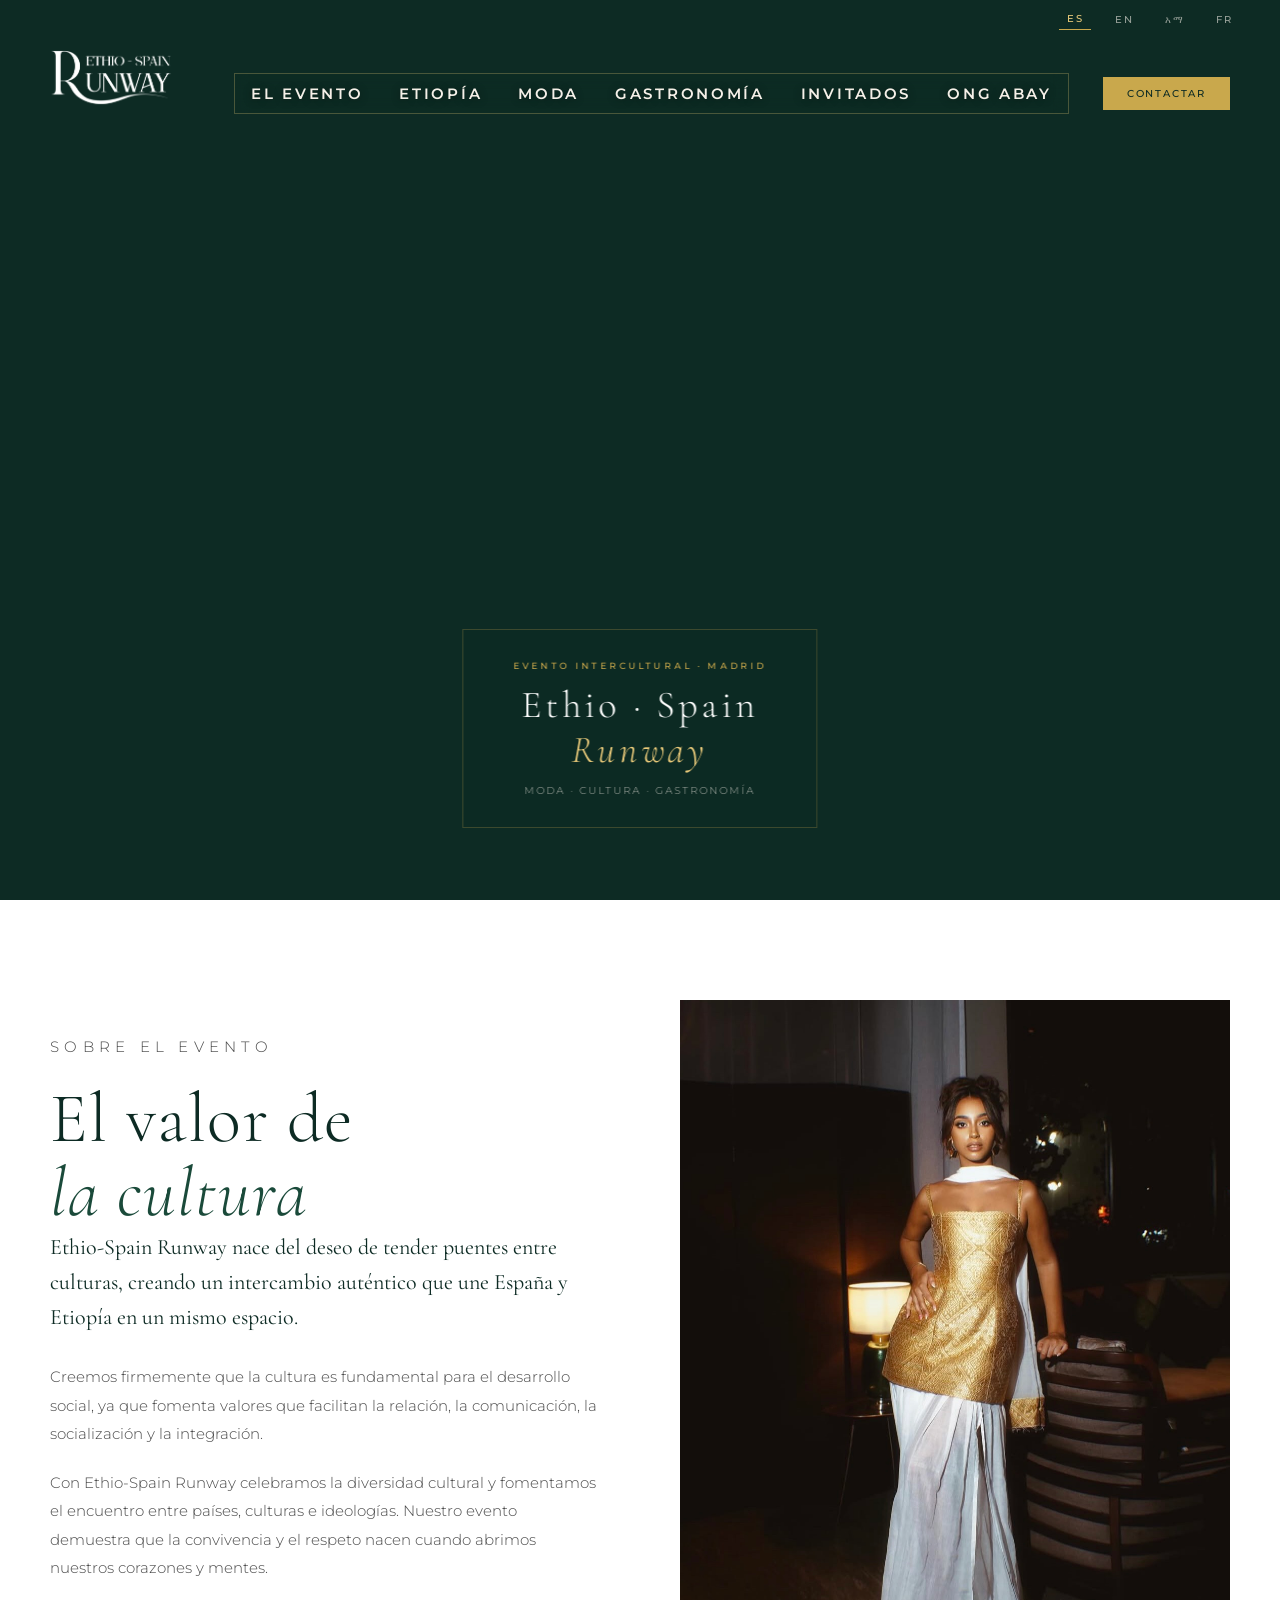
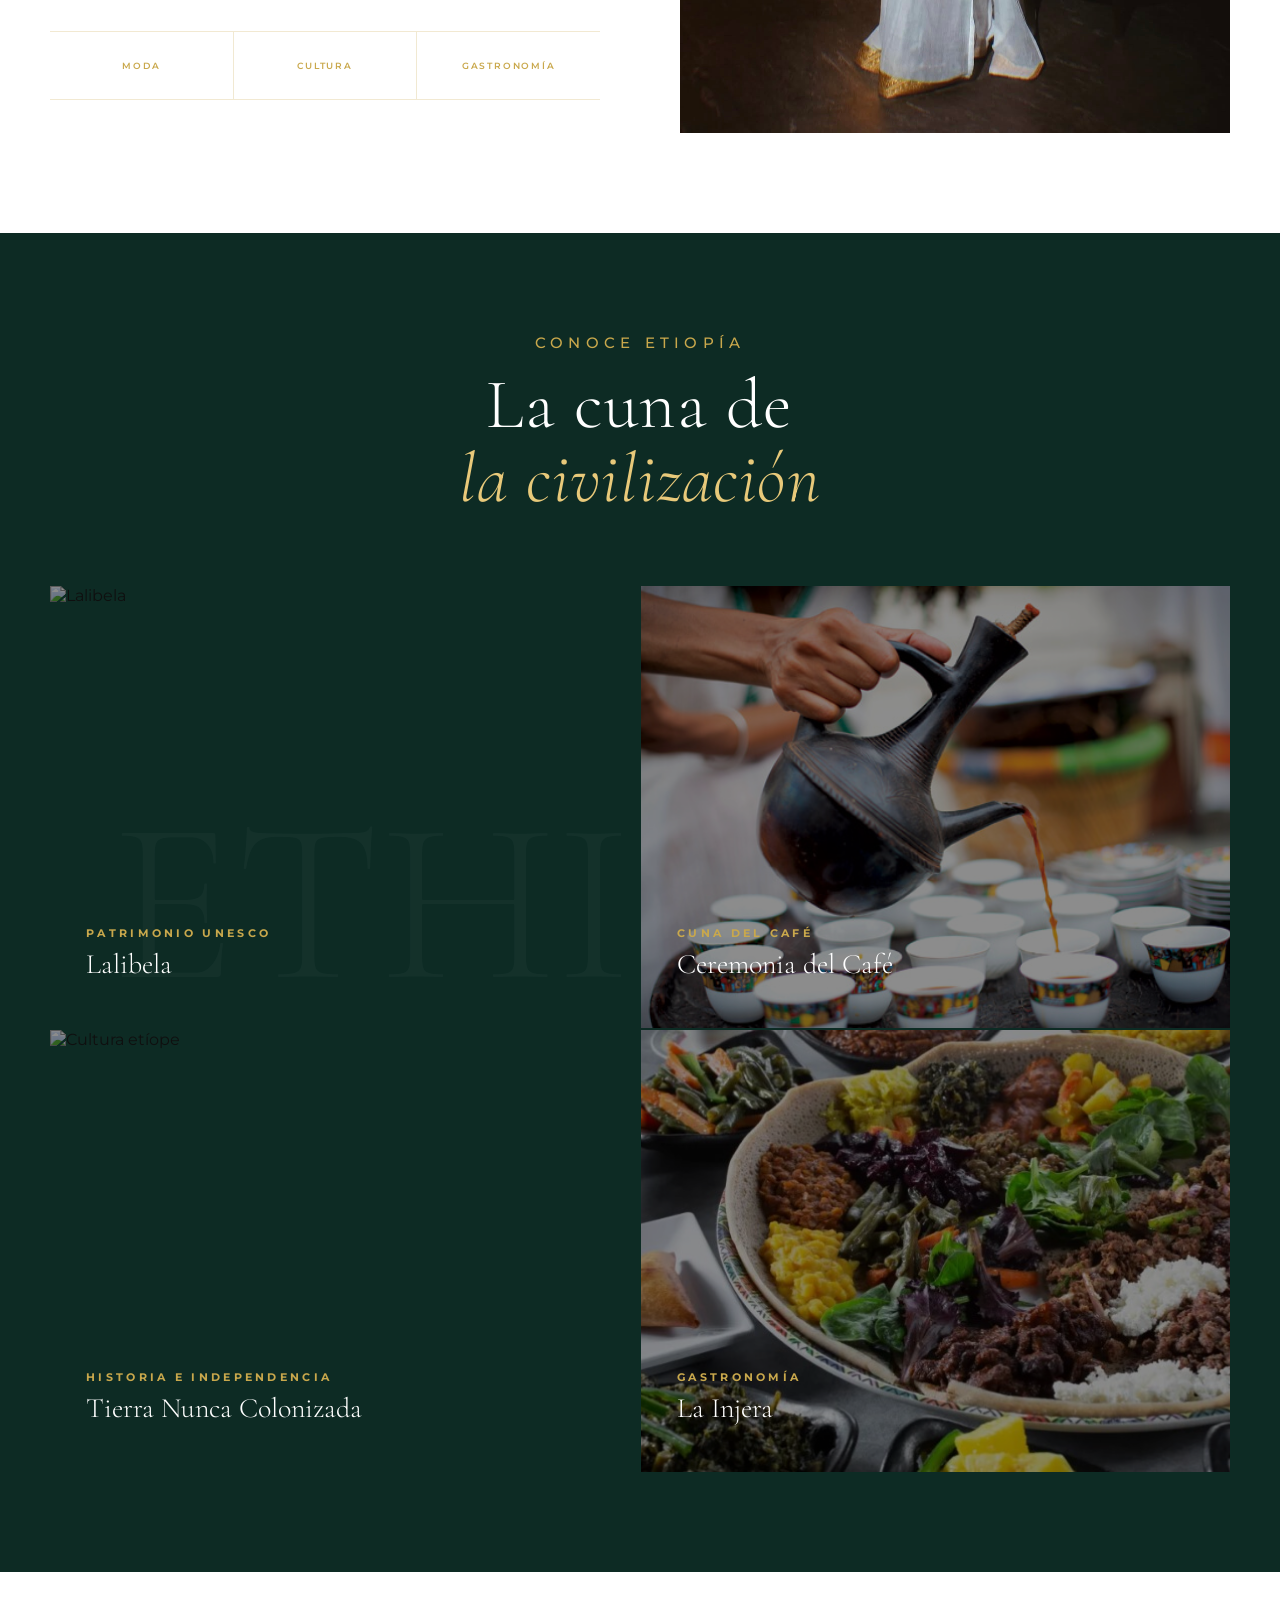
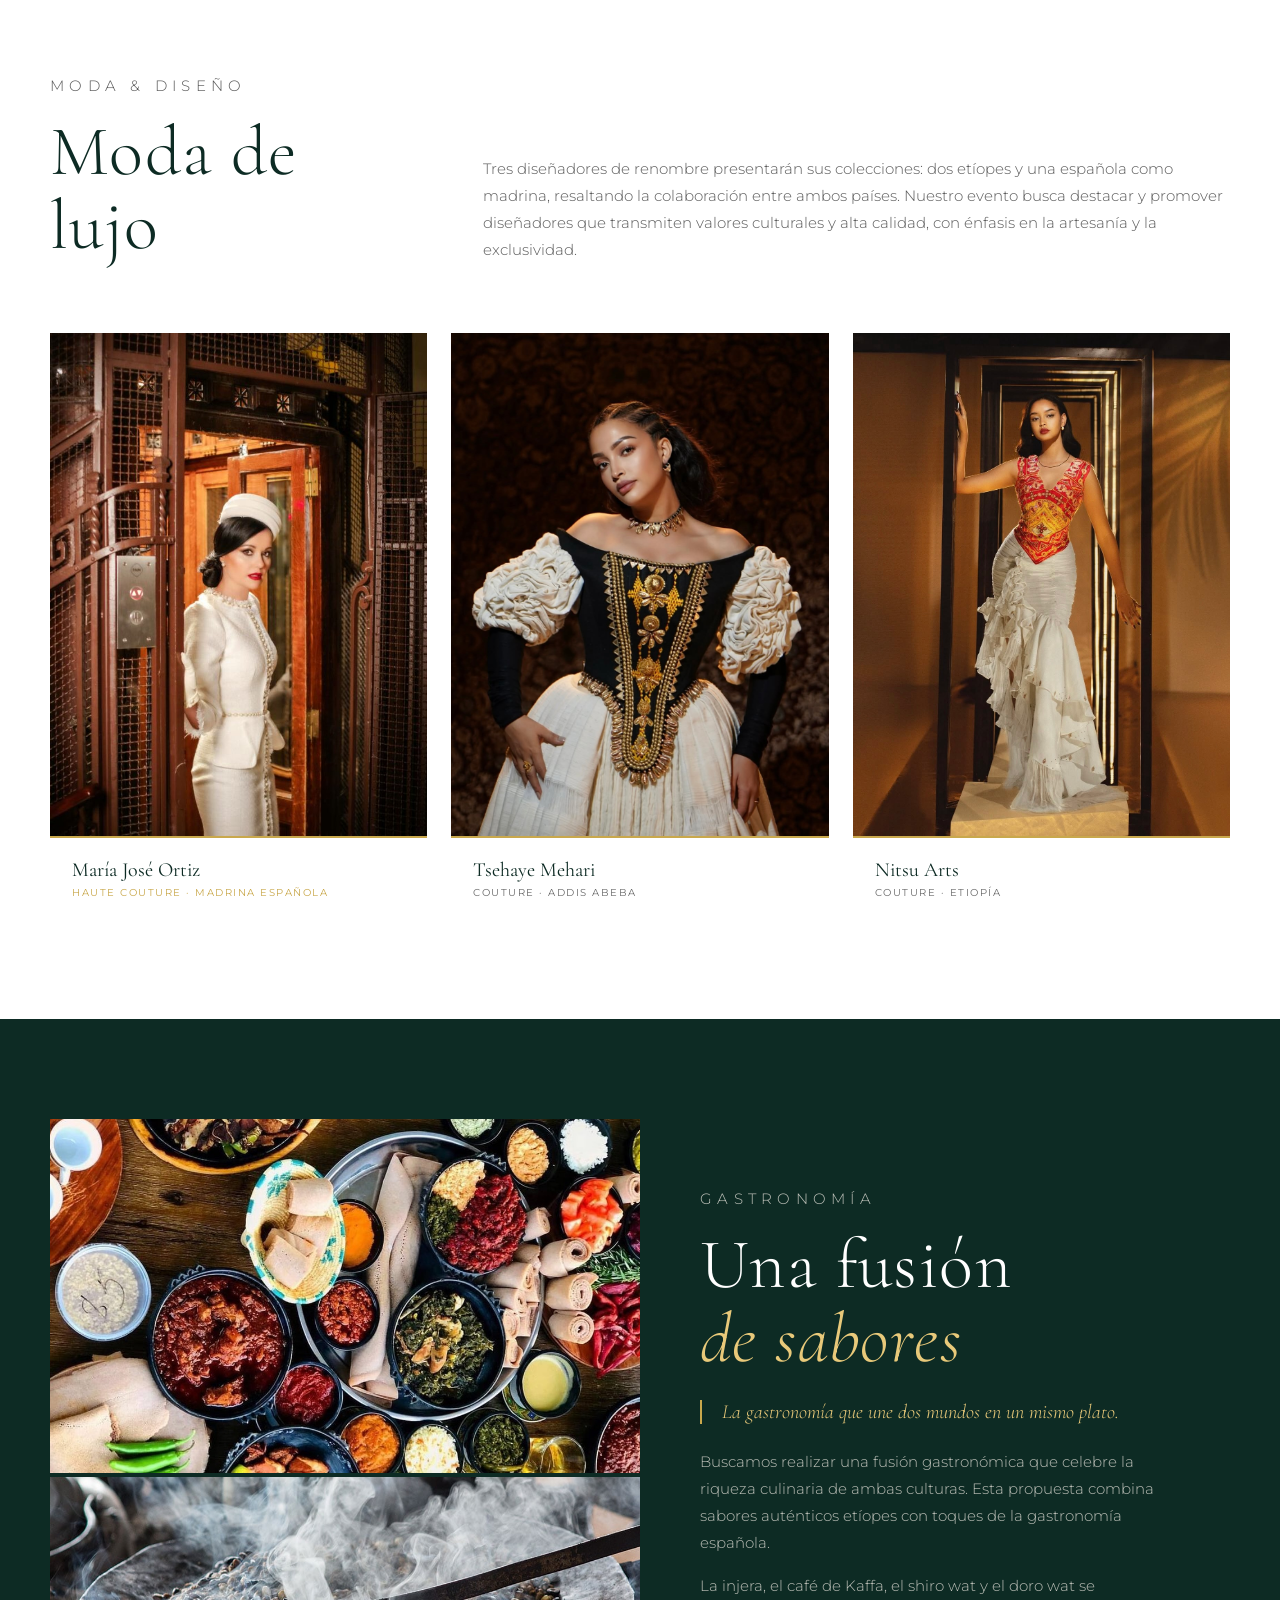
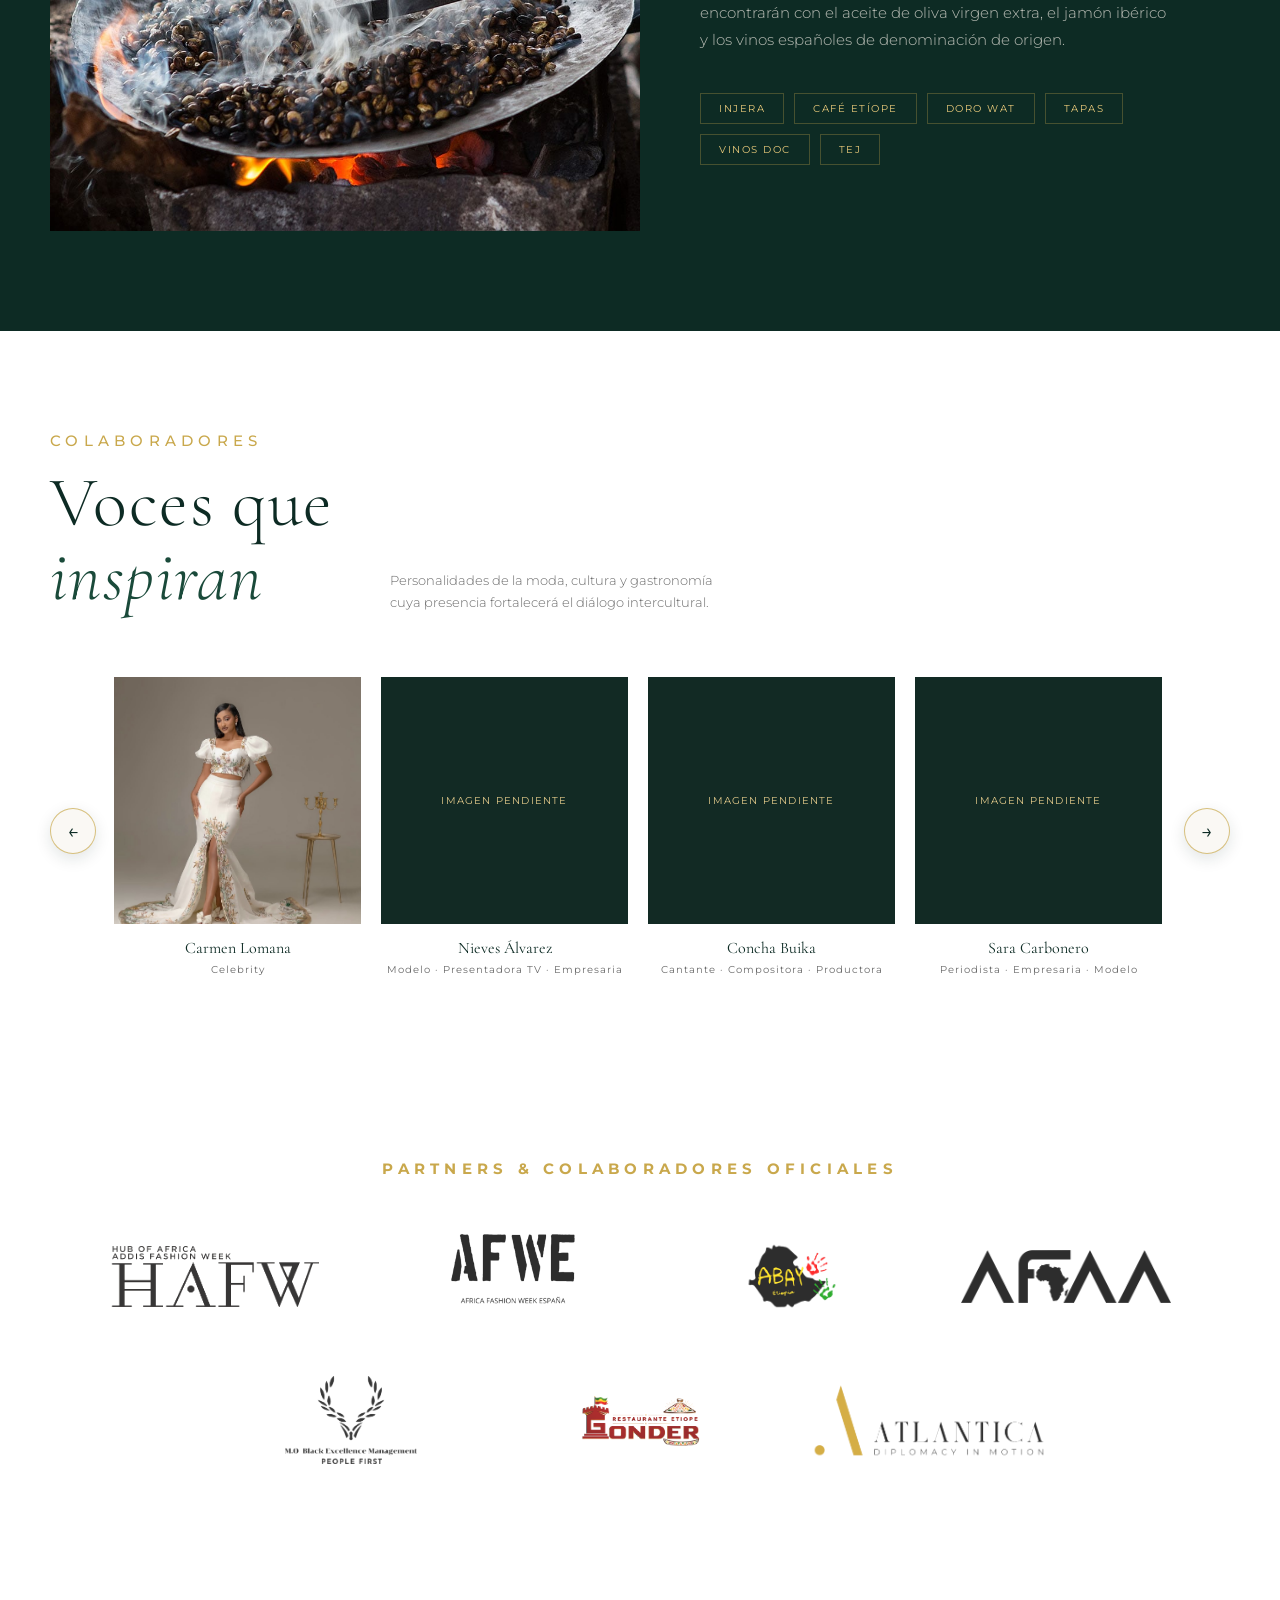
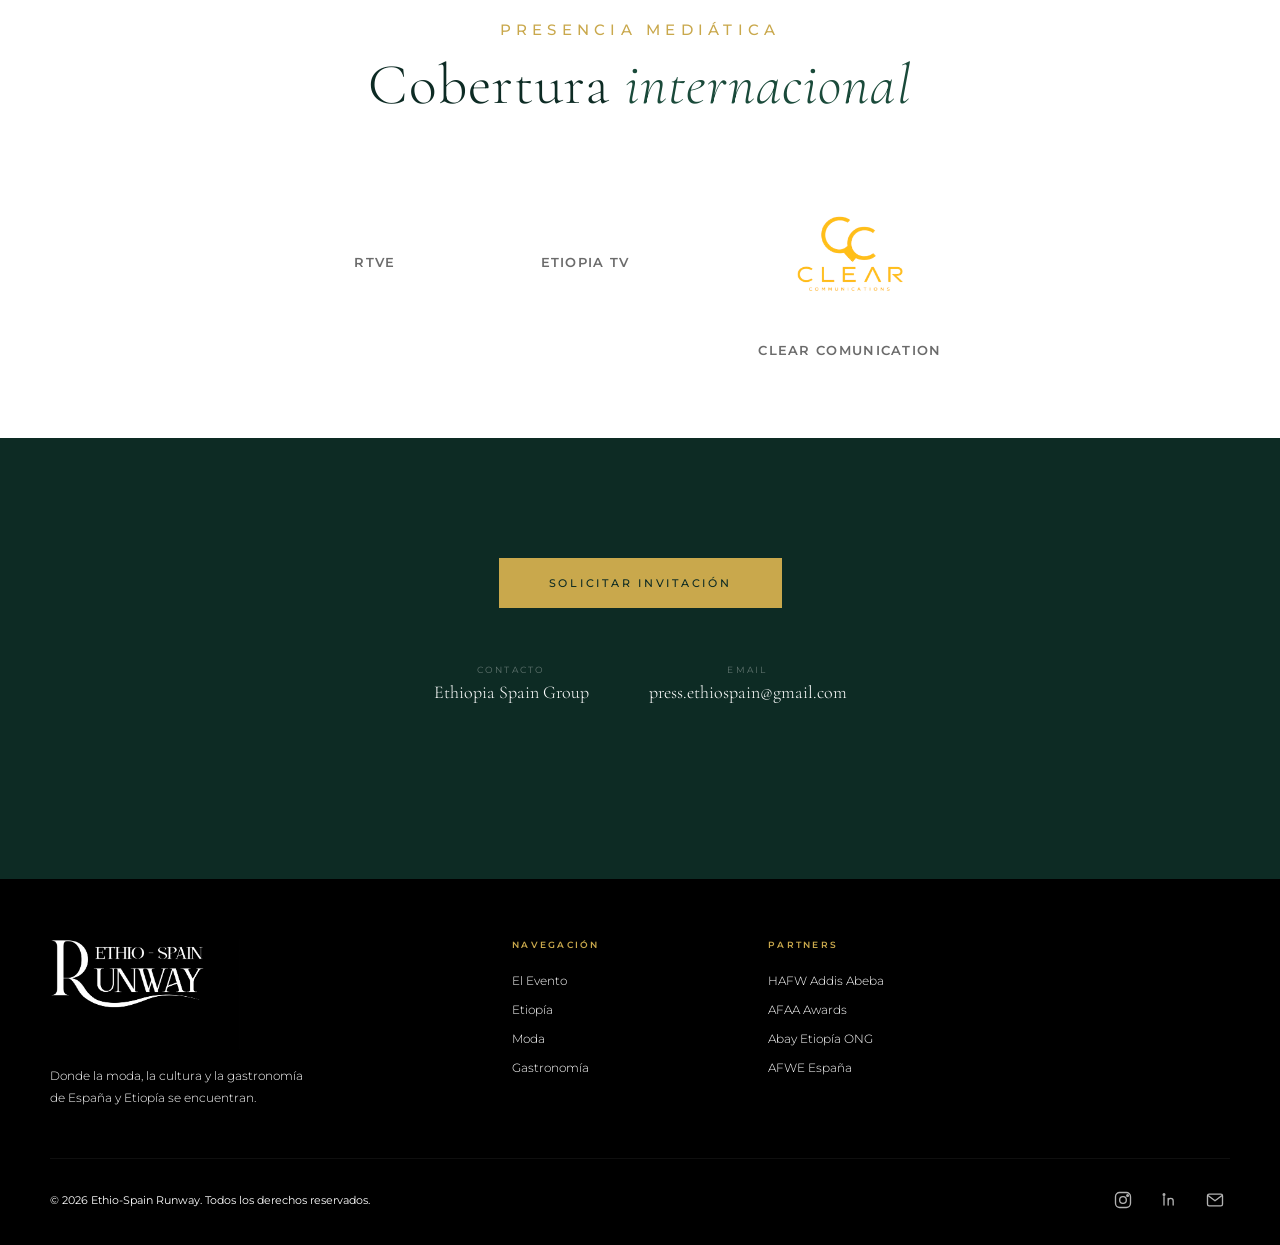
==== commit dce3441a: "modal" ====
--- a/index.html
+++ b/index.html
@@ -35,7 +35,7 @@
       <li><a href="#fashion" data-i18n="nav.fashion">Moda</a></li>
       <li><a href="#gastronomy" data-i18n="nav.gastronomy">Gastronomía</a></li>
       <li><a href="#guests" data-i18n="nav.guests">Invitados</a></li>
-      <li><a class="abay-popup-link" href="abay.html" target="_blank" rel="noopener" data-i18n="nav.ngo">ONG Abay</a></li>
+      <li><a class="abay-modal-link" href="#abay-modal" aria-haspopup="dialog" aria-controls="abay-modal" data-i18n="nav.ngo">ONG Abay</a></li>
     </ul>
     <a href="#contact" class="nav-cta" data-i18n="nav.cta">CONTACTAR</a>
     <button class="hamburger" id="hamburger-btn" aria-label="Menú">
@@ -50,7 +50,7 @@
     <a href="#fashion" onclick="closeMobileMenu()" data-i18n="nav.fashion">Moda</a>
     <a href="#gastronomy" onclick="closeMobileMenu()" data-i18n="nav.gastronomy">Gastronomía</a>
     <a href="#guests" onclick="closeMobileMenu()" data-i18n="nav.guests">Invitados</a>
-    <a class="abay-popup-link" href="abay.html" target="_blank" rel="noopener" onclick="closeMobileMenu()" data-i18n="nav.ngo">ONG Abay</a>
+    <a class="abay-modal-link" href="#abay-modal" aria-haspopup="dialog" aria-controls="abay-modal" onclick="closeMobileMenu()" data-i18n="nav.ngo">ONG Abay</a>
     <a href="#contact" onclick="closeMobileMenu()" data-i18n="nav.cta">Asistir</a>
   </div>
 
@@ -59,7 +59,7 @@
     <div class="hero-bg"></div>
     <div class="hero-split">
       <div class="hero-panel">
-        <img src="assets/modelos/maria-jose-ortiz-disenadora-1.jpg" alt="María José Ortiz, diseñadora de moda española" loading="eager" />
+        <img src="assets/modelos/Maria%20Jose%CC%81%20nieve.jpg" alt="María José Ortiz en una sesión de moda en la nieve" loading="eager" />
       </div>
     </div>
     <div class="hero-center">
@@ -157,7 +157,7 @@
         <div class="ethiopia-card reveal reveal-delay-3" tabindex="0" role="button" aria-pressed="false">
           <div class="ethiopia-card-inner">
             <div class="ethiopia-card-face ethiopia-card-front">
-              <img src="assets/gastronomia/enejera3.jpg" alt="Injera etíope" />
+              <img src="assets/gastronomia/enejera2.jpg" alt="Injera etíope" />
               <div class="ethiopia-card-content">
                 <p class="ethiopia-card-tag" data-i18n="eth.card4.tag">Gastronomía</p>
                 <h3 class="ethiopia-card-title" data-i18n="eth.card4.title">La Injera</h3>
@@ -187,7 +187,9 @@
       <div class="designers-grid">
         <div class="designer-card reveal">
           <div class="designer-card-img">
-            <img src="assets/modelos/maria-jose-ortiz-disenadora-1.jpg" alt="María José Ortiz" />
+            <button class="designer-image-button" type="button" aria-label="Ampliar imagen de María José Ortiz">
+              <img src="assets/modelos/maria-jose-ortiz-disenadora-1.jpg" alt="María José Ortiz" />
+            </button>
           </div>
           <div class="designer-card-info">
             <div class="designer-card-name">María José Ortiz</div>
@@ -196,7 +198,9 @@
         </div>
         <div class="designer-card reveal reveal-delay-1">
           <div class="designer-card-img">
-            <img src="assets/modelos/IMG_5478.jpg" alt="Diseñador etíope 1" />
+            <button class="designer-image-button" type="button" aria-label="Ampliar imagen de Tsehaye Mehari">
+              <img src="assets/modelos/IMG_5478.jpg" alt="Diseñador etíope 1" />
+            </button>
           </div>
           <div class="designer-card-info">
             <div class="designer-card-name">Tsehaye Mehari</div>
@@ -205,7 +209,9 @@
         </div>
         <div class="designer-card reveal reveal-delay-2">
           <div class="designer-card-img">
-            <img src="assets/modelos/IMG_5474.jpg" alt="Diseñador etíope 2" />
+            <button class="designer-image-button" type="button" aria-label="Ampliar imagen de Nitsu Arts">
+              <img src="assets/modelos/IMG_5474.jpg" alt="Diseñador etíope 2" />
+            </button>
           </div>
           <div class="designer-card-info">
             <div class="designer-card-name">Nitsu Arts</div>
@@ -213,6 +219,14 @@
           </div>
         </div>
       </div>
+      <dialog class="designer-image-modal" id="designer-image-modal" aria-labelledby="designer-image-modal-caption">
+        <button class="designer-image-modal-close" type="button" aria-label="Cerrar imagen">&times;</button>
+        <figure>
+          <img class="designer-image-modal-photo" src="" alt="" />
+          <figcaption class="designer-image-modal-caption" id="designer-image-modal-caption"></figcaption>
+        </figure>
+        <p class="designer-image-modal-bio" data-i18n="designer.bio.placeholder">Breve biografía próximamente.</p>
+      </dialog>
     </div>
   </section>
 
@@ -374,6 +388,36 @@
     </div>
   </section>
 
+  <!-- ABAY MODAL -->
+  <dialog id="abay-modal" aria-labelledby="abay-modal-title">
+    <button class="abay-modal-close" type="button" aria-label="Cerrar">&#215;</button>
+    <section id="ngo">
+      <div class="container">
+        <div class="ngo-grid">
+          <div class="ngo-content">
+            <p class="section-tag" data-i18n="ngo.tag">Acción Social</p>
+            <h2 id="abay-modal-title" class="section-title light" data-i18n="ngo.title">ONG Abay<br><em>Etiopía</em></h2>
+            <p data-i18n="ngo.text1">Este evento intercultural tiene como objetivo dar visibilidad a la ONG Abay Etiopía, reconocida de utilidad pública, y celebrar la unión entre España y Etiopía poniendo en valor los proyectos educativos y de desarrollo que se llevan a cabo en el país.</p>
+            <p data-i18n="ngo.text2">Abay es una ONG española fundada en 2009 que trabaja en Etiopía combatiendo la pobreza mediante proyectos de educación, sanidad y desarrollo comunitario en Walmara y Addis Abeba.</p>
+            <div class="ngo-programs">
+              <span class="ngo-program" data-i18n="ngo.p1">Educación</span>
+              <span class="ngo-program" data-i18n="ngo.p2">Salud</span>
+              <span class="ngo-program" data-i18n="ngo.p3">Desarrollo Comunitario</span>
+            </div>
+            <p class="ngo-website">
+              <a href="https://www.abayetiopia.org" target="_blank" rel="noopener noreferrer">www.abayetiopia.org</a>
+            </p>
+          </div>
+          <div class="ngo-visual">
+            <img src="assets/abay/abay-2987.jpg" alt="Proyecto educativo de Abay Etiopía" />
+            <img src="assets/abay/abay-2694.jpg" alt="Familia beneficiaria de Abay Etiopía" />
+            <img src="assets/abay/abay-2993.jpg" alt="Comunidad infantil de Abay Etiopía" />
+          </div>
+        </div>
+      </div>
+    </section>
+  </dialog>
+
   <!-- PARTNERS -->
   <section id="partners">
     <div class="container">
--- a/styles.css
+++ b/styles.css
@@ -551,6 +551,15 @@
   aspect-ratio: 3/4;
   overflow: hidden;
 }
+.designer-image-button {
+  display: block;
+  width: 100%;
+  height: 100%;
+  padding: 0;
+  border: 0;
+  background: transparent;
+  cursor: zoom-in;
+}
 .designer-card-img img {
   width: 100%;
   height: 100%;
@@ -585,6 +594,75 @@
 }
 .designer-card-role.featured {
   color: var(--gold);
+}
+.designer-image-modal {
+  position: fixed;
+  inset: 50% auto auto 50%;
+  width: min(900px, calc(100% - 32px));
+  max-width: none;
+  max-height: calc(100vh - 32px);
+  margin: 0;
+  padding: 16px;
+  border: 1px solid var(--border);
+  background: var(--deep-green);
+  color: var(--cream);
+  transform: translate(-50%, -50%);
+  overflow: auto;
+}
+.designer-image-modal[open] {
+  display: block;
+}
+.designer-image-modal::backdrop {
+  background: rgba(8, 16, 14, 0.82);
+  backdrop-filter: blur(6px);
+}
+.designer-image-modal-close {
+  position: sticky;
+  top: 0;
+  z-index: 1;
+  display: grid;
+  place-items: center;
+  width: 40px;
+  height: 40px;
+  margin: 0 0 -40px auto;
+  border: 1px solid var(--border);
+  background: var(--deep-green);
+  color: var(--gold-light);
+  font: 300 30px/1 var(--font-body);
+  cursor: pointer;
+}
+.designer-image-modal-close:hover {
+  background: var(--mid-green);
+}
+.designer-image-modal figure {
+  margin: 0;
+}
+.designer-image-modal-photo {
+  display: block;
+  width: auto;
+  max-width: min(100%, 620px);
+  max-height: 55vh;
+  margin: 0 auto;
+  object-fit: contain;
+}
+.designer-image-modal-caption {
+  padding: 14px 8px 2px;
+  color: var(--gold-light);
+  font-family: var(--font-display);
+  font-size: 22px;
+  text-align: center;
+}
+.designer-image-modal-bio {
+  min-height: 4.5em;
+  max-width: 680px;
+  margin: 8px auto 4px;
+  padding: 0 12px;
+  color: rgba(245,240,232,0.72);
+  font-family: var(--font-body);
+  font-size: 13px;
+  font-weight: 300;
+  line-height: 1.7;
+  text-align: center;
 }
 
 /* ===== PROGRAM / DATES ===== */
@@ -989,13 +1067,41 @@
   background: linear-gradient(135deg, var(--mid-green) 0%, var(--deep-green) 100%);
   color: white;
 }
-.abay-popup-page #ngo {
-  min-height: 100vh;
-  padding-top: 130px;
-}
-.abay-popup-close {
-  margin-left: 12px;
-  border-left: 1px solid rgba(245,240,232,0.25) !important;
+#abay-modal {
+  position: relative;
+  width: min(1180px, calc(100% - 32px));
+  max-width: none;
+  max-height: calc(100vh - 32px);
+  padding: 0;
+  border: 1px solid var(--border);
+  background: var(--deep-green);
+  color: white;
+  overflow: auto;
+}
+#abay-modal[open] {
+  display: block;
+}
+#abay-modal::backdrop {
+  background: rgba(8, 16, 14, 0.78);
+  backdrop-filter: blur(6px);
+}
+.abay-modal-close {
+  position: sticky;
+  top: 12px;
+  z-index: 2;
+  display: grid;
+  place-items: center;
+  width: 40px;
+  height: 40px;
+  margin: 12px 12px -52px auto;
+  border: 1px solid var(--border);
+  background: var(--deep-green);
+  color: var(--gold-light);
+  font: 300 30px/1 var(--font-body);
+  cursor: pointer;
+}
+.abay-modal-close:hover {
+  background: var(--mid-green);
 }
 .ngo-grid {
   display: grid;
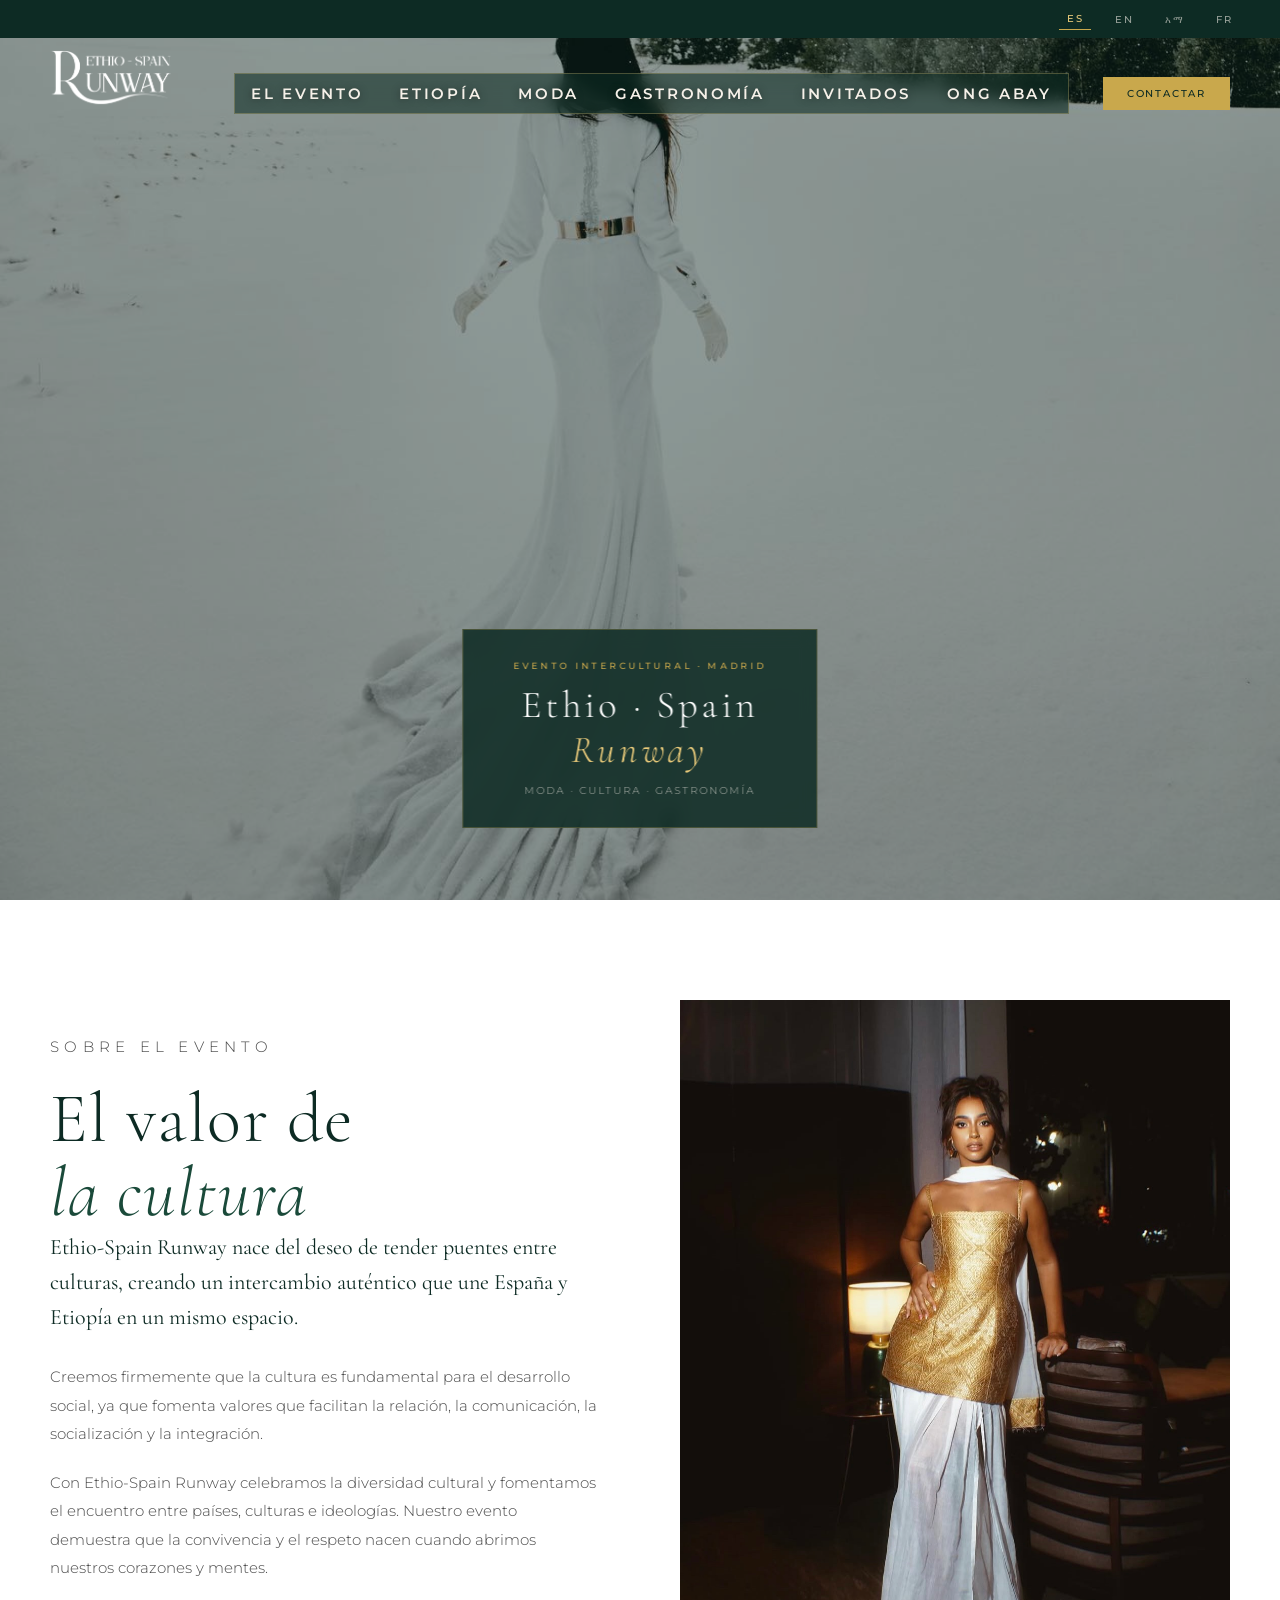
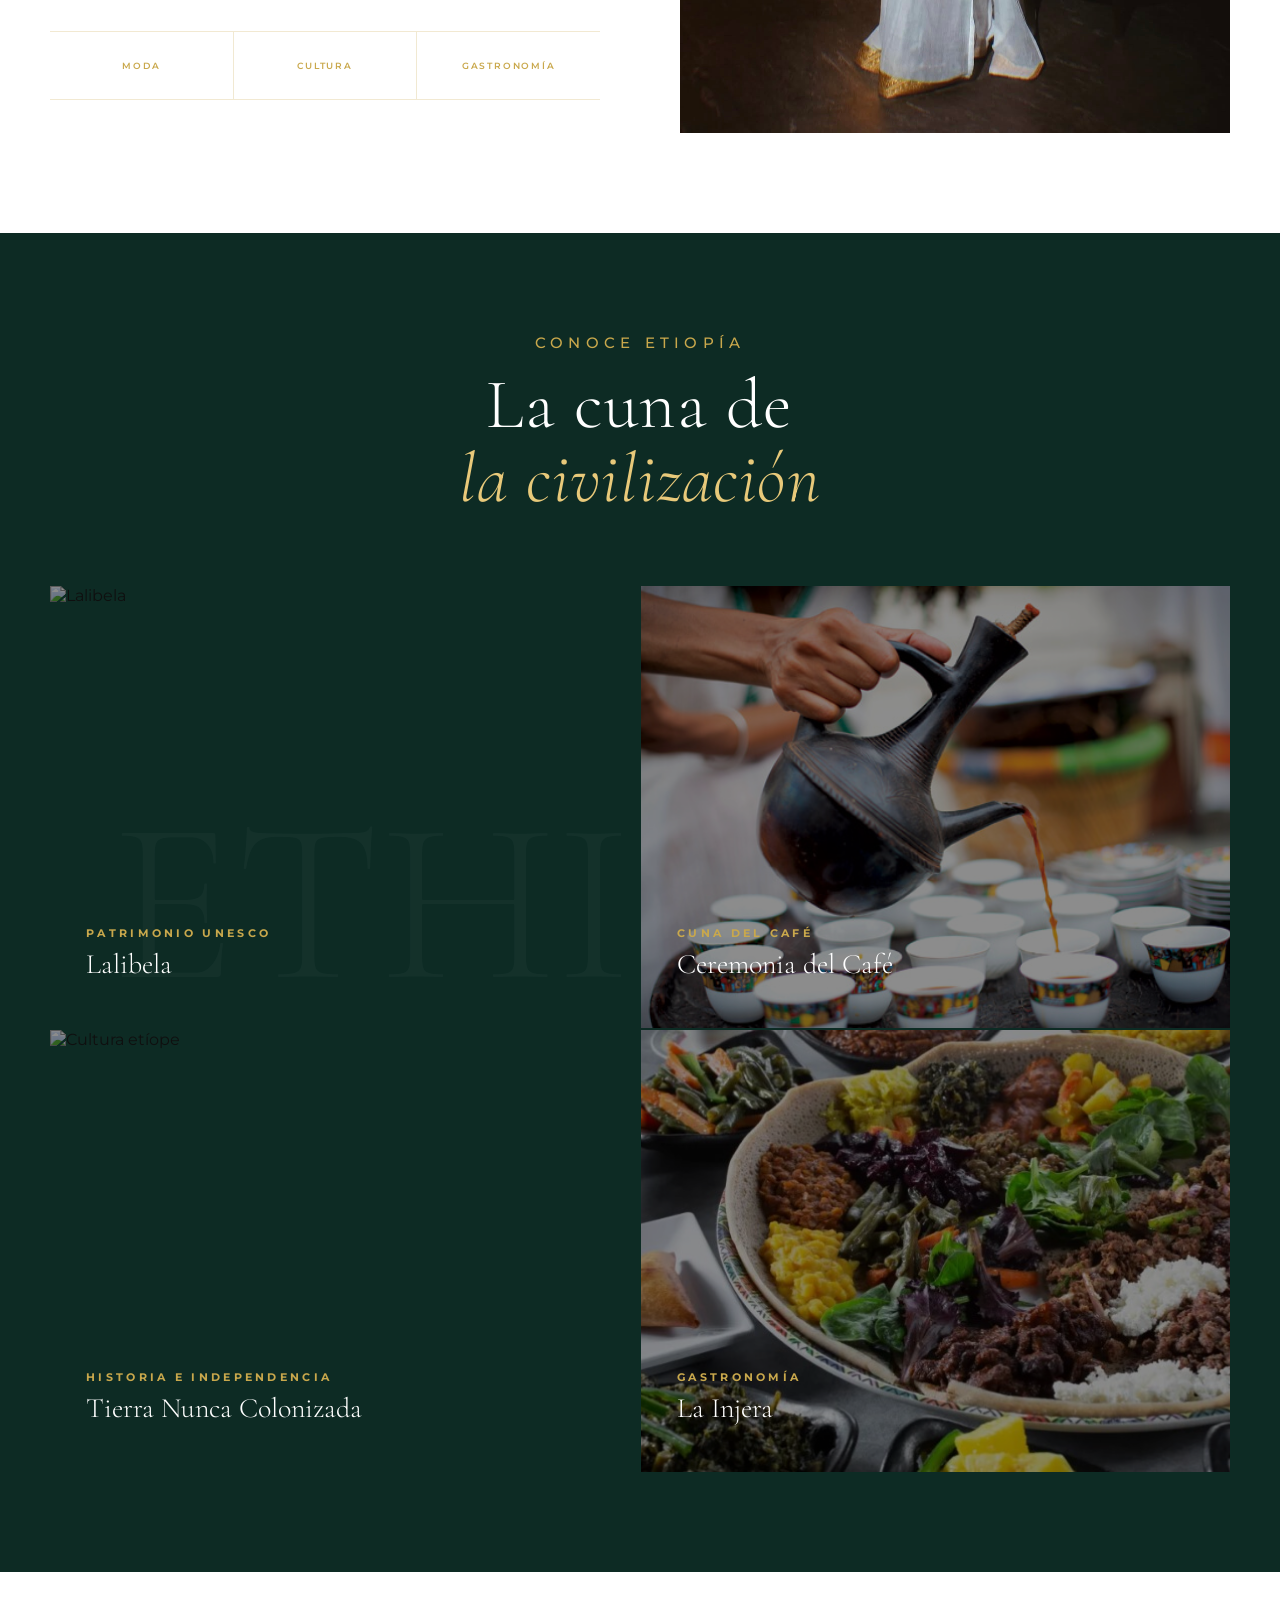
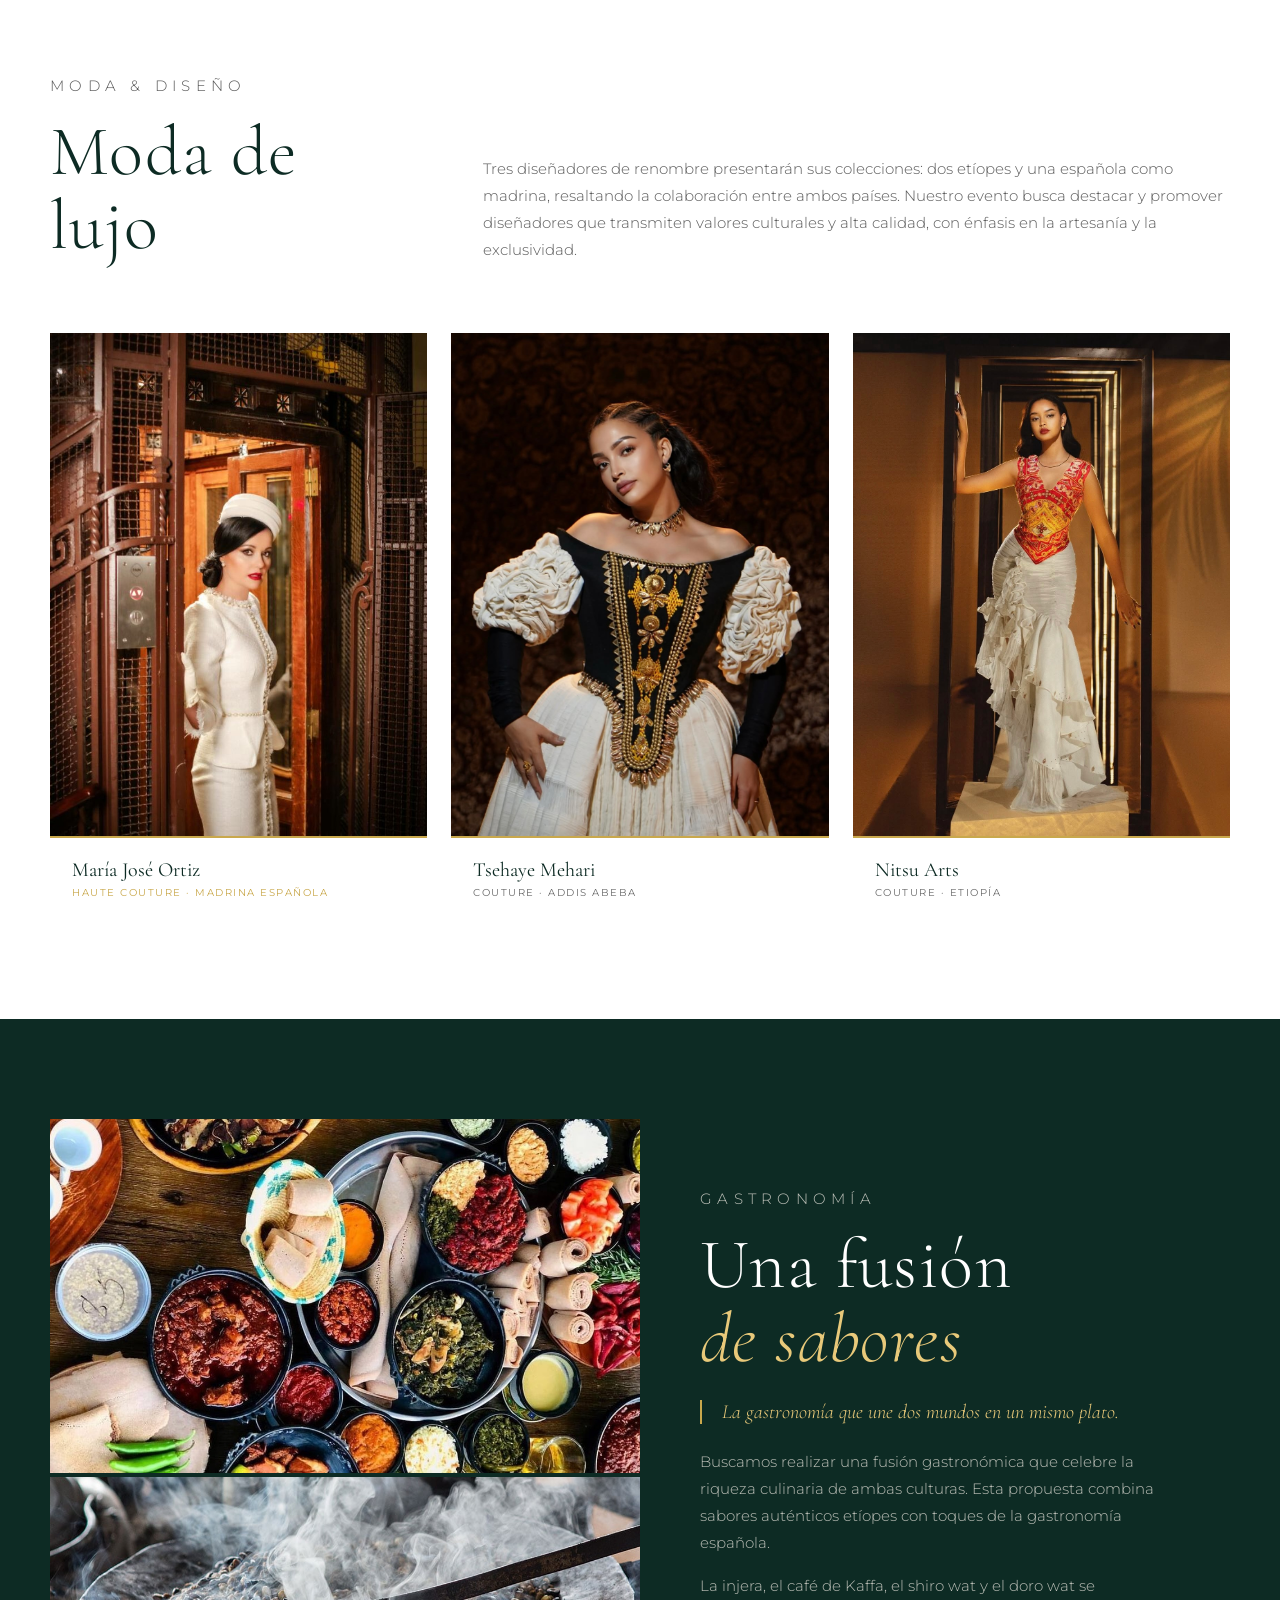
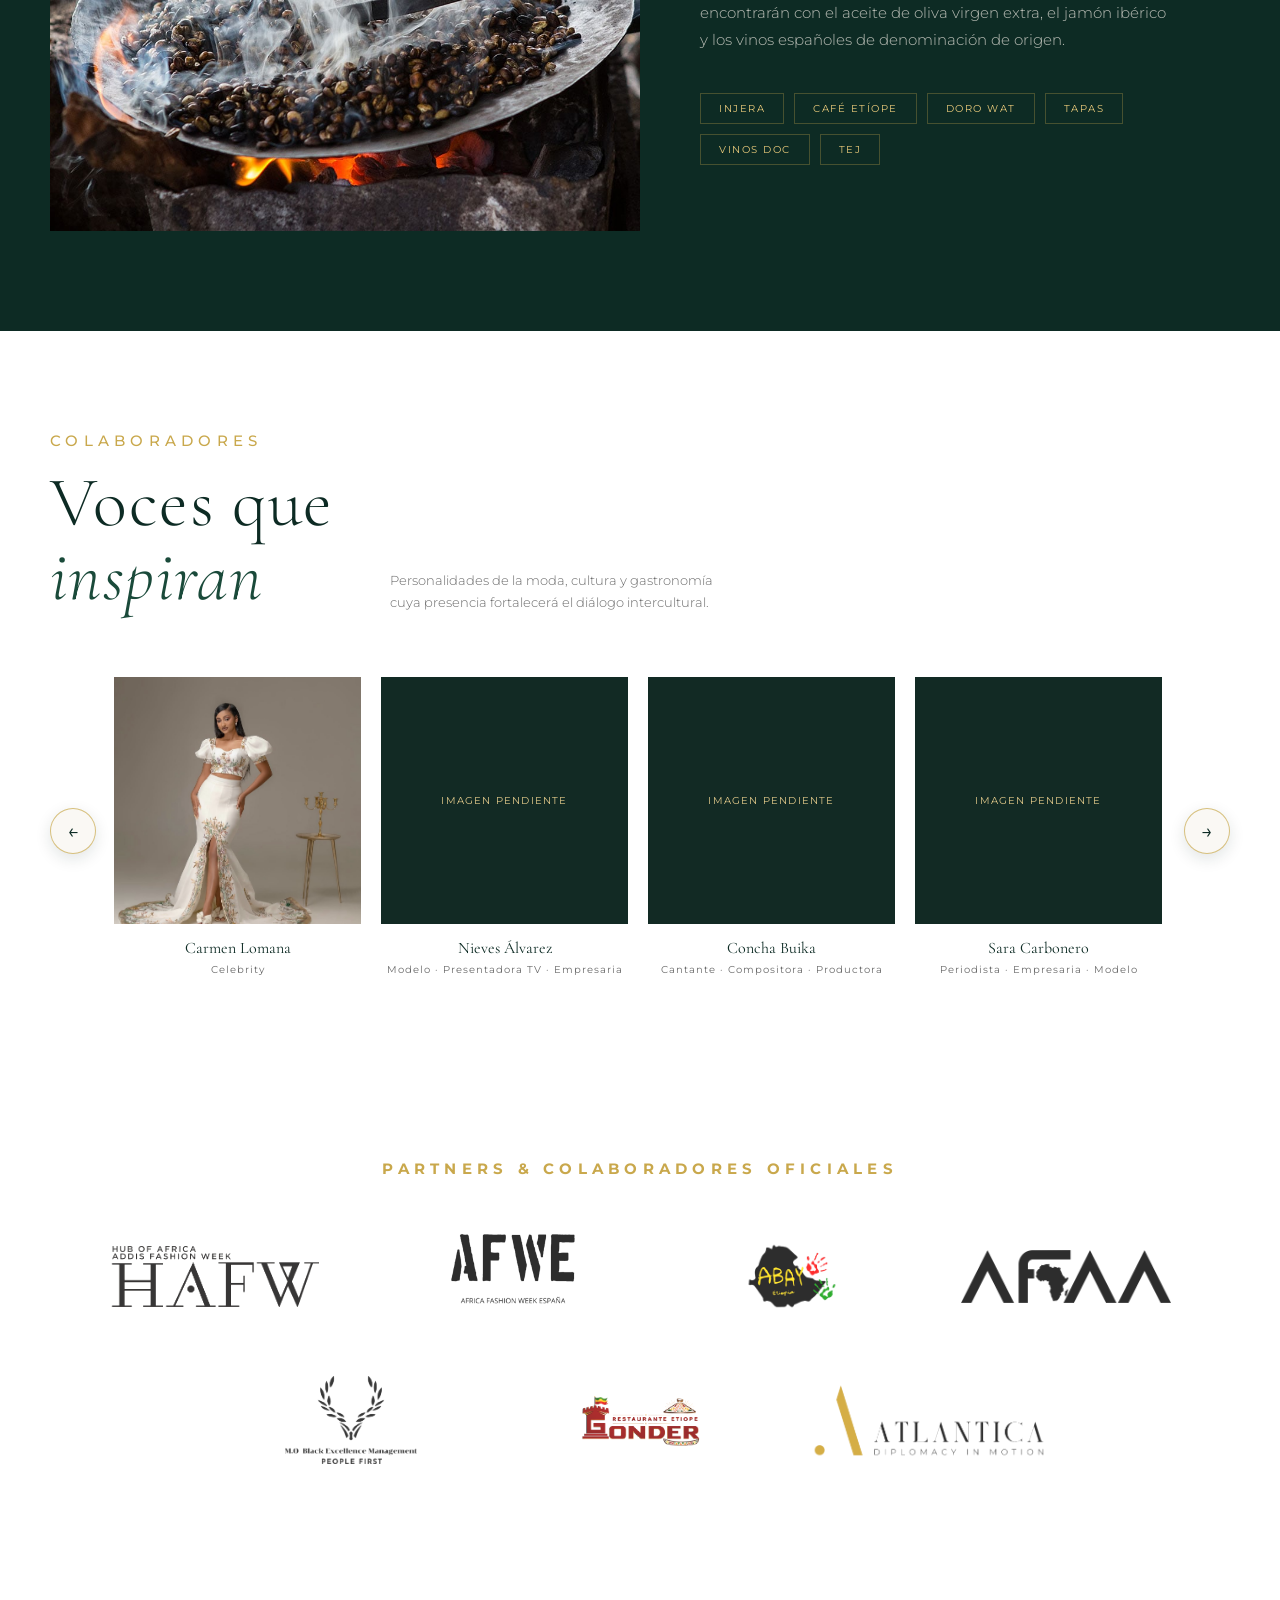
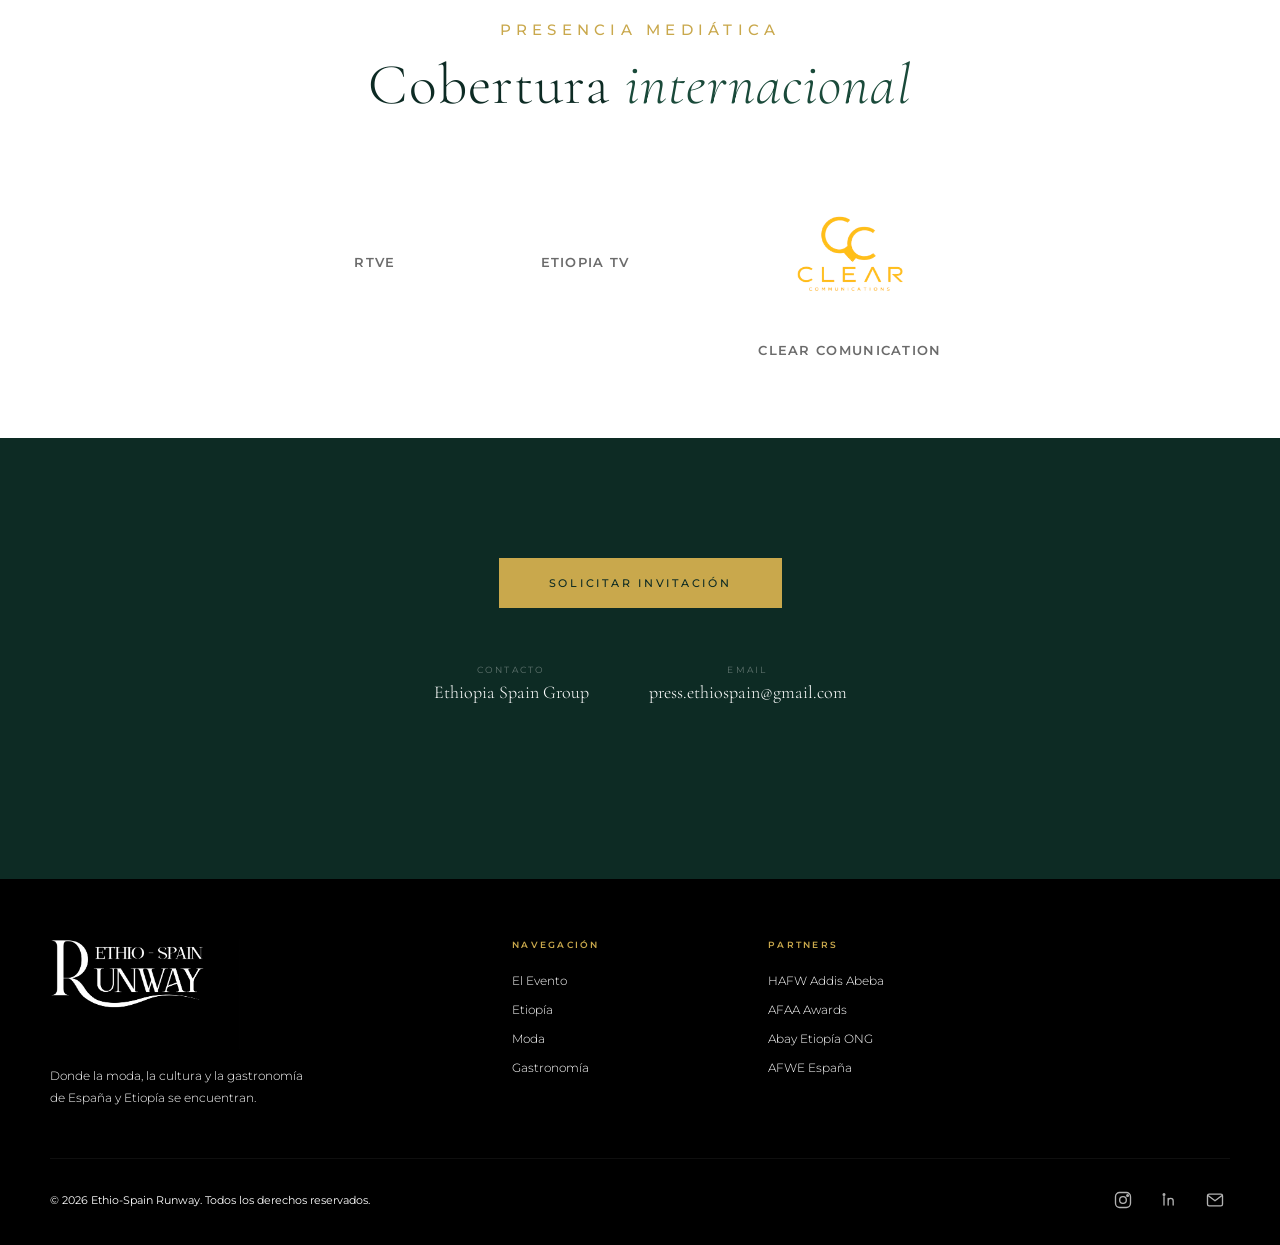
==== commit e9eb4a14: "modal1" ====
--- a/index.html
+++ b/index.html
@@ -59,7 +59,7 @@
     <div class="hero-bg"></div>
     <div class="hero-split">
       <div class="hero-panel">
-        <img src="assets/modelos/Maria%20Jose%CC%81%20nieve.jpg" alt="María José Ortiz en una sesión de moda en la nieve" loading="eager" />
+        <img src="assets/modelos/Maria-Jose-nieve.jpg" alt="María José Ortiz en una sesión de moda en la nieve" loading="eager" />
       </div>
     </div>
     <div class="hero-center">
--- a/styles.css
+++ b/styles.css
@@ -24,6 +24,10 @@
   color: var(--charcoal);
   overflow-x: hidden;
 }
+html.modal-open,
+body.modal-open {
+  overflow: hidden;
+}
 img { max-width: 100%; display: block; }
 a { text-decoration: none; color: inherit; }
 
@@ -1068,32 +1072,36 @@
   color: white;
 }
 #abay-modal {
-  position: relative;
-  width: min(1180px, calc(100% - 32px));
+  position: fixed;
+  inset: 50% auto auto 50%;
+  width: min(900px, calc(100% - 32px));
   max-width: none;
   max-height: calc(100vh - 32px);
-  padding: 0;
+  margin: 0;
+  padding: 16px;
   border: 1px solid var(--border);
   background: var(--deep-green);
   color: white;
-  overflow: auto;
+  transform: translate(-50%, -50%);
+  overflow-y: auto;
+  overscroll-behavior: contain;
 }
 #abay-modal[open] {
   display: block;
 }
 #abay-modal::backdrop {
-  background: rgba(8, 16, 14, 0.78);
+  background: rgba(8, 16, 14, 0.82);
   backdrop-filter: blur(6px);
 }
 .abay-modal-close {
   position: sticky;
-  top: 12px;
-  z-index: 2;
+  top: 0;
+  z-index: 1;
   display: grid;
   place-items: center;
   width: 40px;
   height: 40px;
-  margin: 12px 12px -52px auto;
+  margin: 0 0 -40px auto;
   border: 1px solid var(--border);
   background: var(--deep-green);
   color: var(--gold-light);
@@ -1102,6 +1110,21 @@
 }
 .abay-modal-close:hover {
   background: var(--mid-green);
+}
+#abay-modal #ngo {
+  padding: 32px 0;
+}
+#abay-modal .section-title {
+  font-size: clamp(34px, 4vw, 56px);
+}
+#abay-modal .ngo-grid {
+  gap: 32px;
+}
+.ngo-visual {
+  overscroll-behavior: contain;
+}
+.ngo-visual img {
+  max-height: 32vh;
 }
 .ngo-grid {
   display: grid;
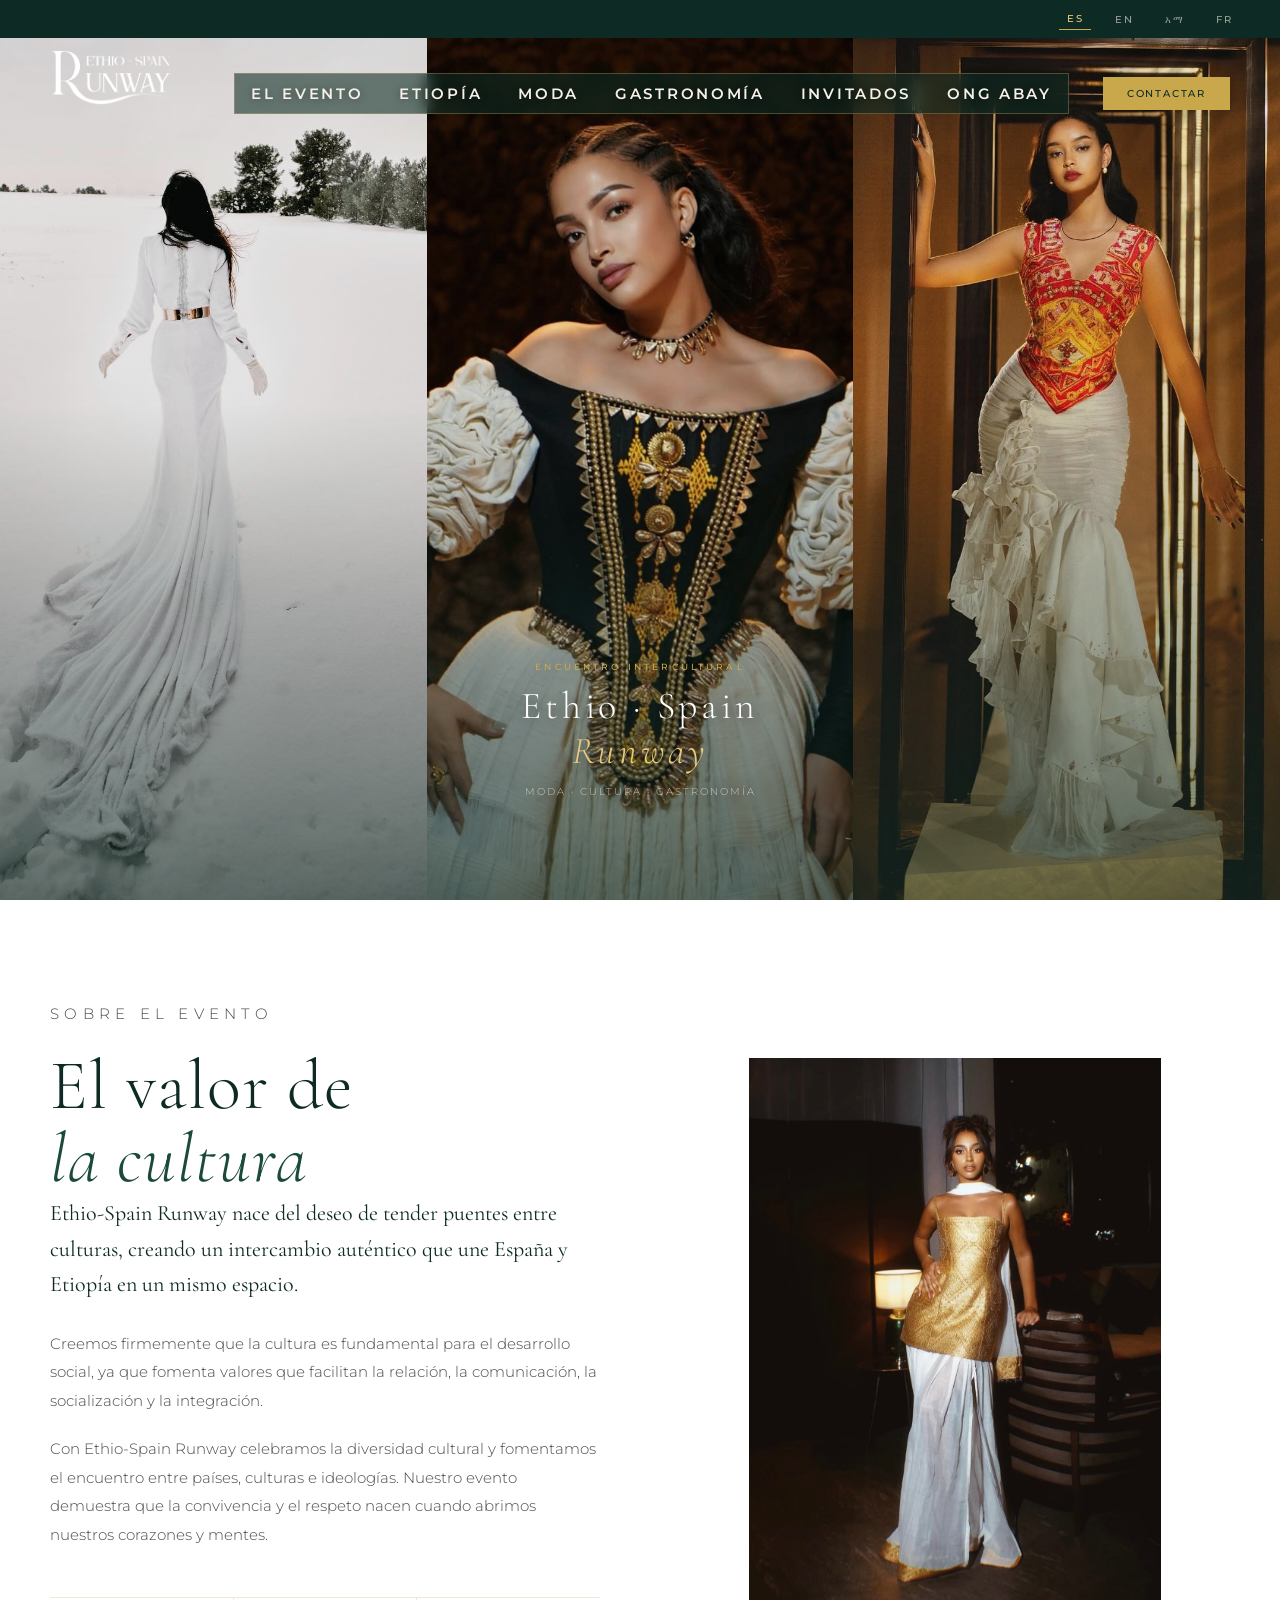
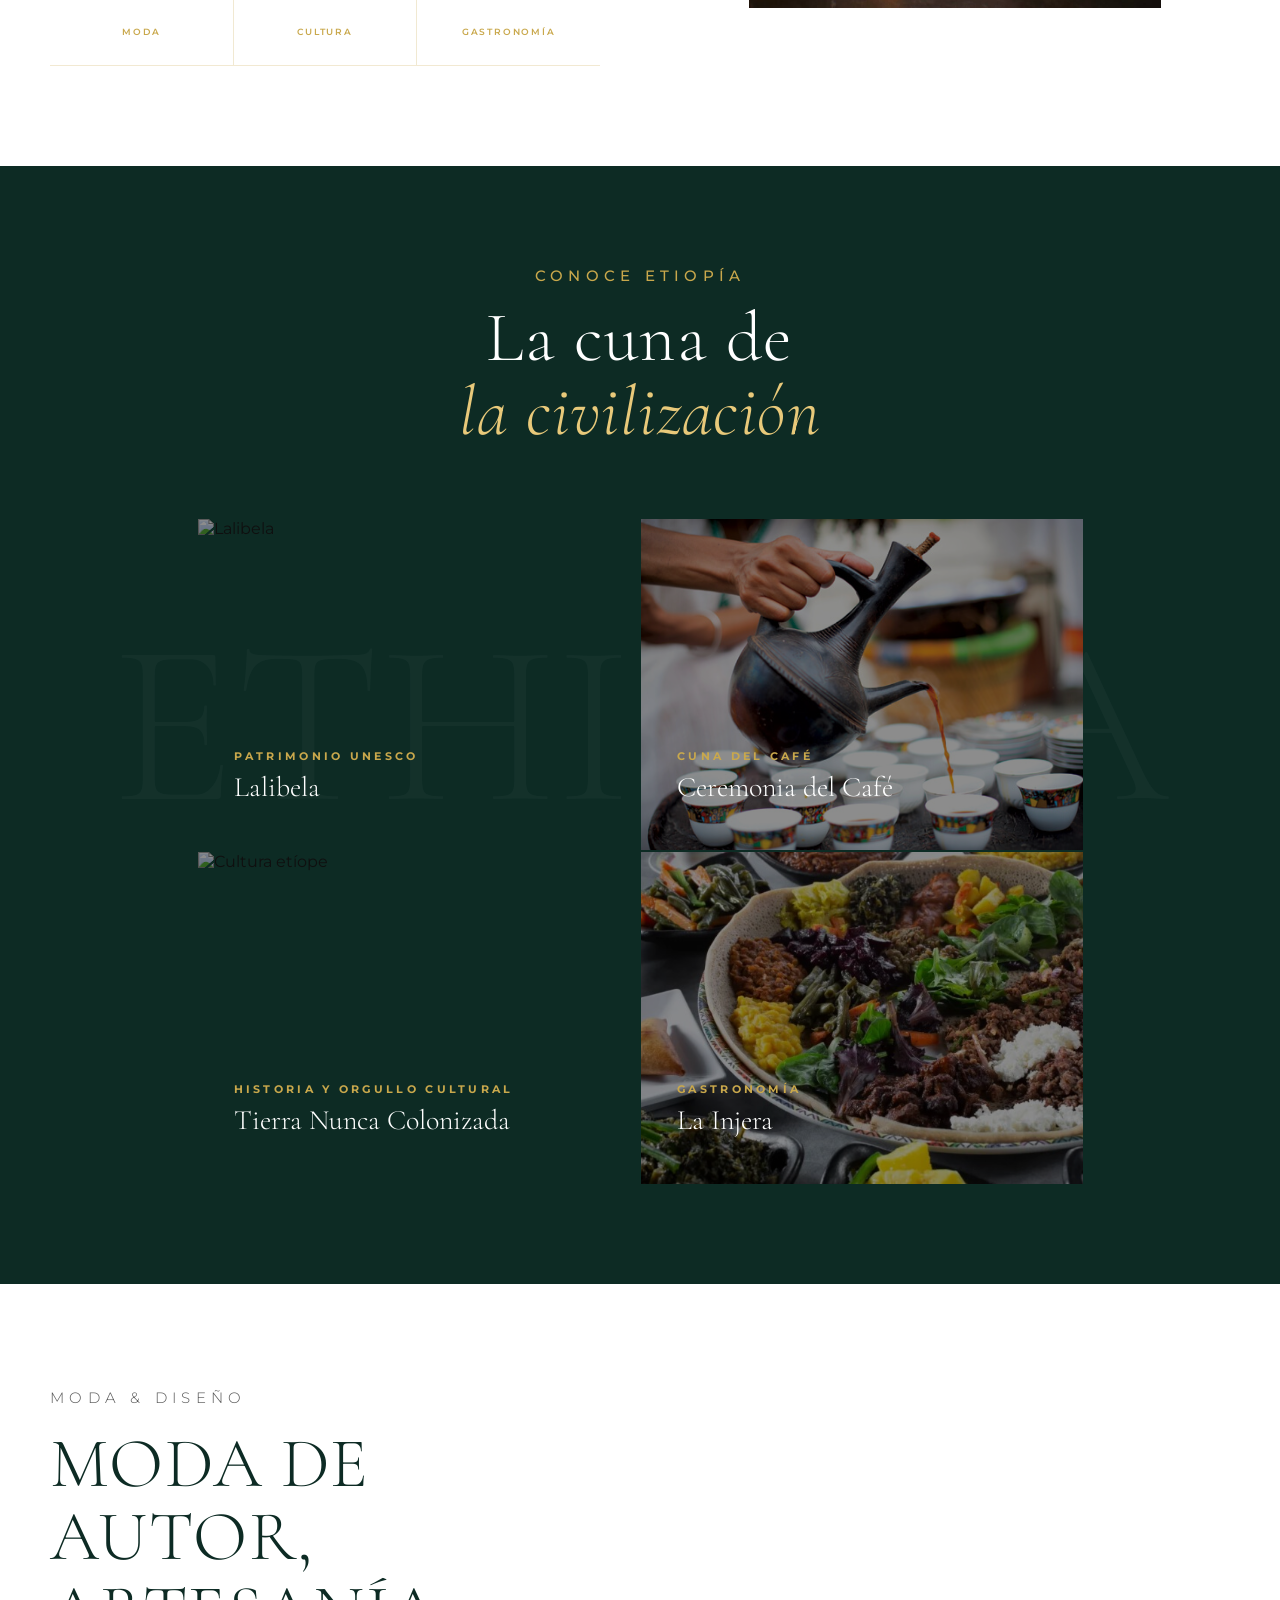
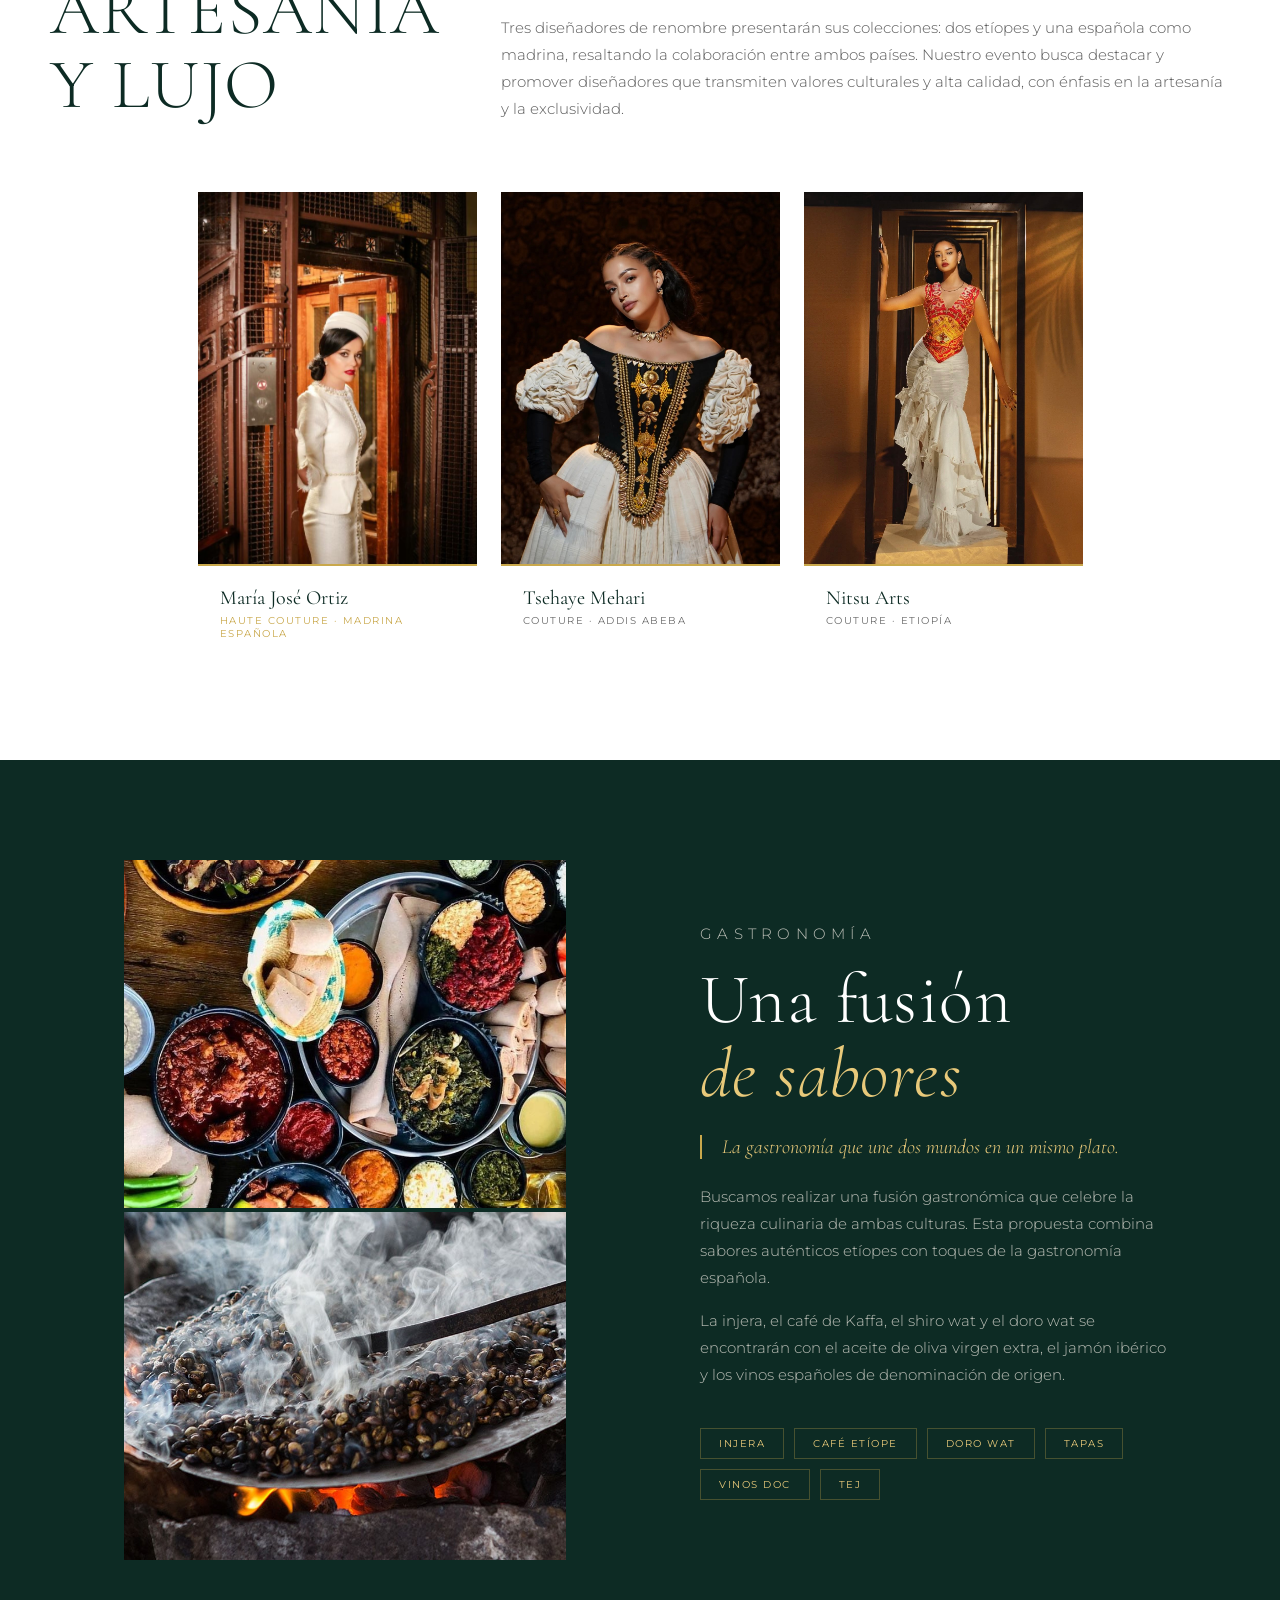
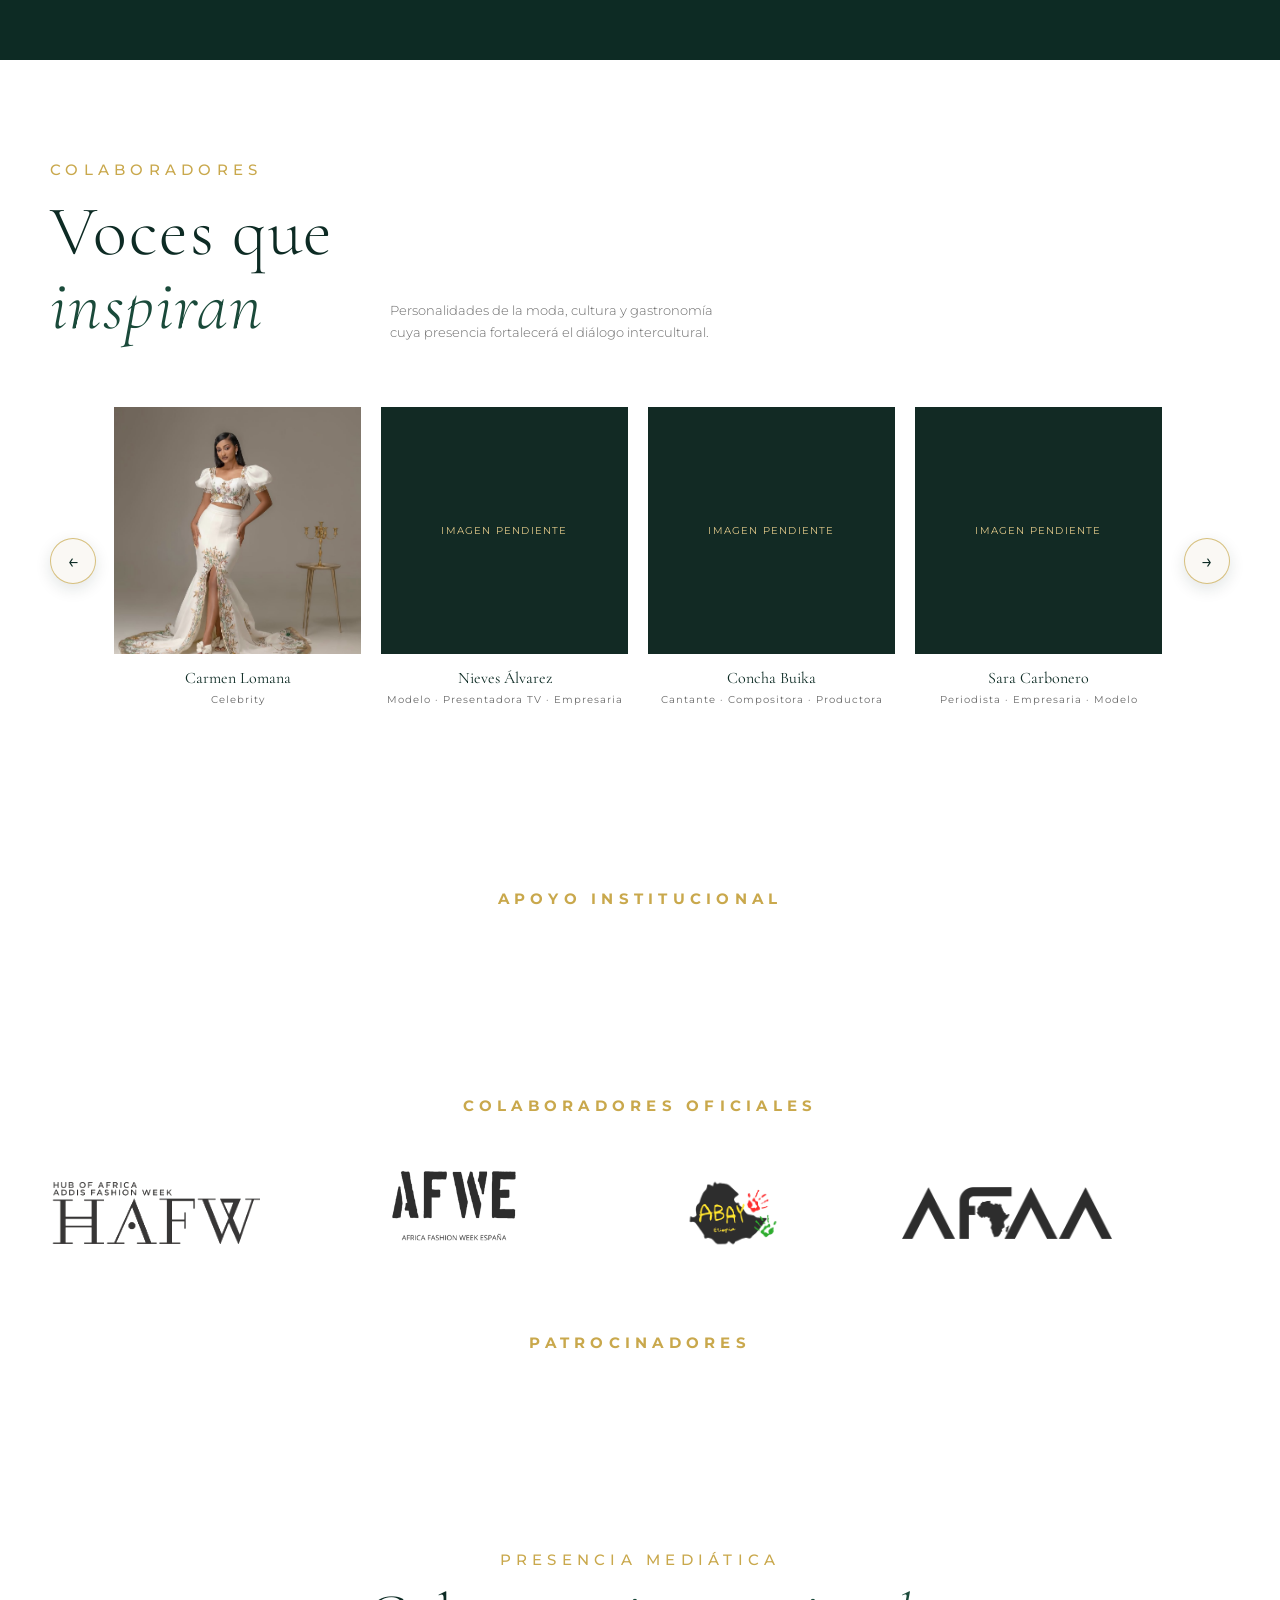
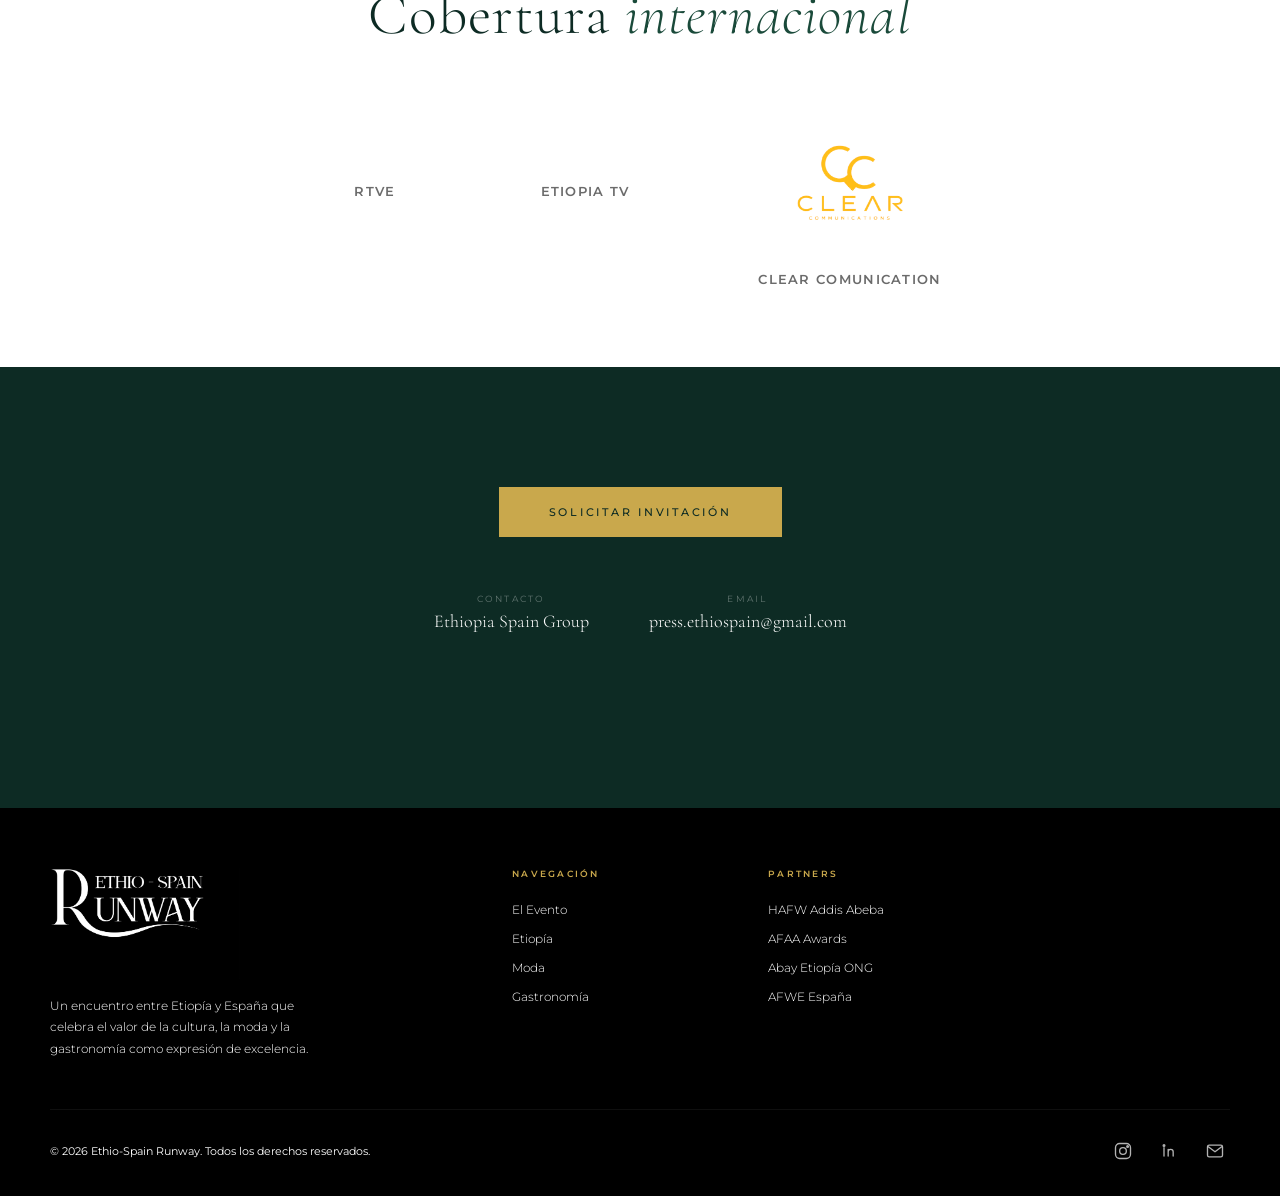
==== commit cb3e21a4: "el tamaño de las imagenes" ====
--- a/index.html
+++ b/index.html
@@ -61,9 +61,15 @@
       <div class="hero-panel">
         <img src="assets/modelos/Maria-Jose-nieve.jpg" alt="María José Ortiz en una sesión de moda en la nieve" loading="eager" />
       </div>
+      <div class="hero-panel">
+        <img src="assets/modelos/IMG_5478.jpg" alt="Modelo con vestido etíope negro y blanco" loading="eager" />
+      </div>
+      <div class="hero-panel">
+        <img src="assets/modelos/IMG_5474.jpg" alt="Modelo con vestido de inspiración etíope" loading="eager" />
+      </div>
     </div>
     <div class="hero-center">
-      <p class="hero-center-eyebrow" data-i18n="hero.eyebrow">Evento Intercultural · Madrid</p>
+      <p class="hero-center-eyebrow" data-i18n="hero.eyebrow">Encuentro Intercultural</p>
       <h1 class="hero-center-title">Ethio · Spain<br><em>Runway</em></h1>
       <p class="hero-center-sub" data-i18n="hero.sub">Moda · Cultura · Gastronomía</p>
     </div>
@@ -143,12 +149,12 @@
             <div class="ethiopia-card-face ethiopia-card-front">
               <img src="assets/etiopia3.jpg" alt="Cultura etíope" />
               <div class="ethiopia-card-content">
-                <p class="ethiopia-card-tag" data-i18n="eth.card3.tag">Historia e Independencia</p>
+                <p class="ethiopia-card-tag" data-i18n="eth.card3.tag">Historia y orgullo cultural </p>
                 <h3 class="ethiopia-card-title" data-i18n="eth.card3.title">Tierra Nunca Colonizada</h3>
               </div>
             </div>
             <div class="ethiopia-card-face ethiopia-card-back">
-              <p class="ethiopia-card-tag" data-i18n="eth.card3.tag">Historia e Independencia</p>
+              <p class="ethiopia-card-tag" data-i18n="eth.card3.tag">Historia y orgullo cultural</p>
               <h3 class="ethiopia-card-title" data-i18n="eth.card3.title">Tierra Nunca Colonizada</h3>
               <p class="ethiopia-card-text" data-i18n="eth.card3.text">Único país africano que nunca fue colonizado. La Batalla de Adwa (1896) afirmó su soberanía ante Italia.</p>
             </div>
@@ -180,7 +186,7 @@
       <div class="fashion-intro">
         <div>
           <p class="section-tag" data-i18n="fashion.tag">Moda & Diseño</p>
-          <h2 class="section-title" data-i18n="fashion.title">Moda de lujo</h2>
+          <h2 class="section-title" data-i18n="fashion.title">MODA DE AUTOR, ARTESANÍA Y LUJO</h2>
         </div>
         <p class="reveal" data-i18n="fashion.text">Tres diseñadores de renombre presentarán sus colecciones: dos etíopes y una española como madrina, resaltando la colaboración entre ambos países. Nuestro evento busca destacar y promover diseñadores que transmiten valores culturales y alta calidad, con énfasis en la artesanía y la exclusividad.</p>
       </div>
@@ -418,33 +424,74 @@
     </section>
   </dialog>
 
+  <!-- INSTITUTIONAL SUPPORT -->
+  <section id="institutional-support">
+    <div class="container">
+      <p class="partners-label" data-i18n="institutional.title">Apoyo Institucional</p>
+    </div>
+  </section>
+
   <!-- PARTNERS -->
   <section id="partners">
     <div class="container">
-      <p class="partners-label" data-i18n="partners.label">Partners & Colaboradores Oficiales</p>
-      <div class="partners-logos">
-        <div class="partner-logo">
-          <img src="assets/logos/HAFW NEW LOGO - png.png" alt="HAFW Addis Fashion Week" />
-        </div>
-        <div class="partner-logo partner-logo-afwe">
-          <img src="assets/logos/Logo Africa Fashion Week España transparente.png" alt="Africa Fashion Week España" />
-        </div>
-        <div class="partner-logo">
-          <img src="assets/logos/logo abay2.png" alt="Abay Etiopía" />
-        </div>
-        <div class="partner-logo">
-          <img src="assets/logos/AFAA.PNG" alt="AFAA Awards" />
-        </div>
-        <div class="partner-logo partner-logo-black-excellence">
-          <img src="assets/logos/Black Excellence new png.png" alt="M.O. Black Excellence Management" />
-        </div>
-        <div class="partner-logo">
-          <img src="assets/logos/Logo Gonder Png.png" alt="Restaurante Etíope Gonder" />
-        </div>
-        <div class="partner-logo partner-logo-atlantica">
-          <img src="assets/logos/A ATLANTICA CULTURAL DIPLOMACY recortado.png" alt="A Atlantica Cultural Diplomacy" />
-        </div>
-      </div>
+      <p class="partners-label" data-i18n="partners.title">Colaboradores oficiales </p>
+      <div class="partners-carousel">
+        <div class="partners-track">
+          <div class="partners-logos">
+            <div class="partner-logo">
+              <img src="assets/logos/HAFW NEW LOGO - png.png" alt="HAFW Addis Fashion Week" />
+            </div>
+            <div class="partner-logo partner-logo-afwe">
+              <img src="assets/logos/Logo Africa Fashion Week España transparente.png" alt="Africa Fashion Week España" />
+            </div>
+            <div class="partner-logo">
+              <img src="assets/logos/logo abay2.png" alt="Abay Etiopía" />
+            </div>
+            <div class="partner-logo">
+              <img src="assets/logos/AFAA.PNG" alt="AFAA Awards" />
+            </div>
+            <div class="partner-logo partner-logo-black-excellence">
+              <img src="assets/logos/Black Excellence new png.png" alt="M.O. Black Excellence Management" />
+            </div>
+            <div class="partner-logo">
+              <img src="assets/logos/Logo Gonder Png.png" alt="Restaurante Etíope Gonder" />
+            </div>
+            <div class="partner-logo partner-logo-atlantica">
+              <img src="assets/logos/A ATLANTICA CULTURAL DIPLOMACY recortado.png" alt="A Atlantica Cultural Diplomacy" />
+            </div>
+          </div>
+          <div class="partners-logos" aria-hidden="true">
+            <div class="partner-logo">
+              <img src="assets/logos/HAFW NEW LOGO - png.png" alt="" />
+            </div>
+            <div class="partner-logo partner-logo-afwe">
+              <img src="assets/logos/Logo Africa Fashion Week España transparente.png" alt="" />
+            </div>
+            <div class="partner-logo">
+              <img src="assets/logos/logo abay2.png" alt="" />
+            </div>
+            <div class="partner-logo">
+              <img src="assets/logos/AFAA.PNG" alt="" />
+            </div>
+            <div class="partner-logo partner-logo-black-excellence">
+              <img src="assets/logos/Black Excellence new png.png" alt="" />
+            </div>
+            <div class="partner-logo">
+              <img src="assets/logos/Logo Gonder Png.png" alt="" />
+            </div>
+            <div class="partner-logo partner-logo-atlantica">
+              <img src="assets/logos/A ATLANTICA CULTURAL DIPLOMACY recortado.png" alt="" />
+            </div>
+          </div>
+        </div>
+      </div>
+    </div>
+  </section>
+
+  <!-- OFFICIAL COLLABORATORS -->
+  <section id="official-collaborators">
+    <div class="container">
+      <p class="partners-label" data-i18n="collaborators.title">Patrocinadores</p>
     </div>
   </section>
 
@@ -491,7 +538,8 @@
       <div class="footer-grid">
         <div class="footer-brand">
           <img class="footer-logo-image" src="assets/logos/our logo/Ethio Spain Runway White Transparent.png" alt="Ethio-Spain Runway" />
-          <p data-i18n="footer.tagline">Donde la moda, la cultura y la gastronomía de España y Etiopía se encuentran.</p>
+          <p data-i18n="footer.tagline">Un encuentro entre Etiopía y España que celebra el valor de la cultura, la moda y la gastronomía como expresión de excelencia.
+</p>
         </div>
         <div>
           <p class="footer-col-title" data-i18n="footer.col1">Navegación</p>
--- a/styles.css
+++ b/styles.css
@@ -176,6 +176,14 @@
   align-items: flex-end;
   overflow: hidden;
 }
+#hero::after {
+  content: '';
+  position: absolute;
+  inset: 0;
+  z-index: 2;
+  background: linear-gradient(to bottom, rgba(13,43,36,0.08) 45%, rgba(13,43,36,0.58) 100%);
+  pointer-events: none;
+}
 .hero-bg {
   position: absolute;
   inset: 0;
@@ -185,7 +193,7 @@
   position: absolute;
   inset: 0;
   display: grid;
-  grid-template-columns: 1fr;
+  grid-template-columns: repeat(3, minmax(0, 1fr));
 }
 .hero-panel {
   position: relative;
@@ -195,10 +203,9 @@
   width: 100%;
   height: 100%;
   object-fit: cover;
-  opacity: 0.55;
-  transition: transform 8s ease;
-}
-.hero-panel:hover img { transform: scale(1.04); }
+  object-position: center;
+  opacity: 1;
+}
 .hero-panel-label {
   position: absolute;
   top: 56%;
@@ -232,10 +239,10 @@
   transform: translateX(-50%);
   z-index: 3;
   text-align: center;
-  background: rgba(13,43,36,0.85);
-  border: 1px solid var(--border);
+  background: transparent;
+  border: 0;
   padding: 30px 50px;
-  backdrop-filter: blur(8px);
+  text-shadow: 0 2px 16px rgba(0,0,0,0.55);
 }
 .hero-center-eyebrow {
   font-family: var(--font-body);
@@ -380,6 +387,8 @@
 }
 .about-visual {
   position: relative;
+  width: 75%;
+  margin-inline: auto;
 }
 .about-img-main {
   width: 100%;
@@ -447,6 +456,8 @@
   display: grid;
   grid-template-columns: repeat(2, 1fr);
   gap: 2px;
+  width: 75%;
+  margin-inline: auto;
 }
 .ethiopia-card {
   position: relative;
@@ -540,6 +551,8 @@
   display: grid;
   grid-template-columns: repeat(3, 1fr);
   gap: 24px;
+  width: 75%;
+  margin-inline: auto;
 }
 .designer-card {
   background: transparent;
@@ -792,6 +805,8 @@
   display: grid;
   grid-template-rows: 1fr 1fr;
   gap: 4px;
+  width: 75%;
+  margin-inline: auto;
 }
 .gastro-img {
   overflow: hidden;
@@ -960,9 +975,14 @@
 }
 
 /* ===== PARTNERS ===== */
-#partners {
+#partners,
+#institutional-support,
+#official-collaborators {
   background: #ffffff;
   padding: 70px 0;
+}
+#official-collaborators {
+  padding-top: 0;
 }
 .partners-label {
   text-align: center;
@@ -974,12 +994,38 @@
   color: var(--gold);
   margin-bottom: 48px;
 }
+.partners-carousel {
+  overflow: hidden;
+  width: 100%;
+}
+.partners-track {
+  display: flex;
+  width: max-content;
+  animation: partners-move-right 35s linear infinite;
+}
 .partners-logos {
   display: flex;
-  justify-content: center;
-  align-items: center;
-  flex-wrap: wrap;
+  align-items: center;
+  flex: 0 0 auto;
+  flex-wrap: nowrap;
   gap: 44px 64px;
+}
+@keyframes partners-move-right {
+  from { transform: translateX(-50%); }
+  to { transform: translateX(0); }
+}
+.partners-carousel:hover .partners-track,
+.partners-carousel:focus-within .partners-track {
+  animation-play-state: paused;
+}
+@media (prefers-reduced-motion: reduce) {
+  .partners-track {
+    animation: none;
+    transform: none;
+  }
+  .partners-carousel {
+    overflow-x: auto;
+  }
 }
 .partner-logo {
   width: 210px;
